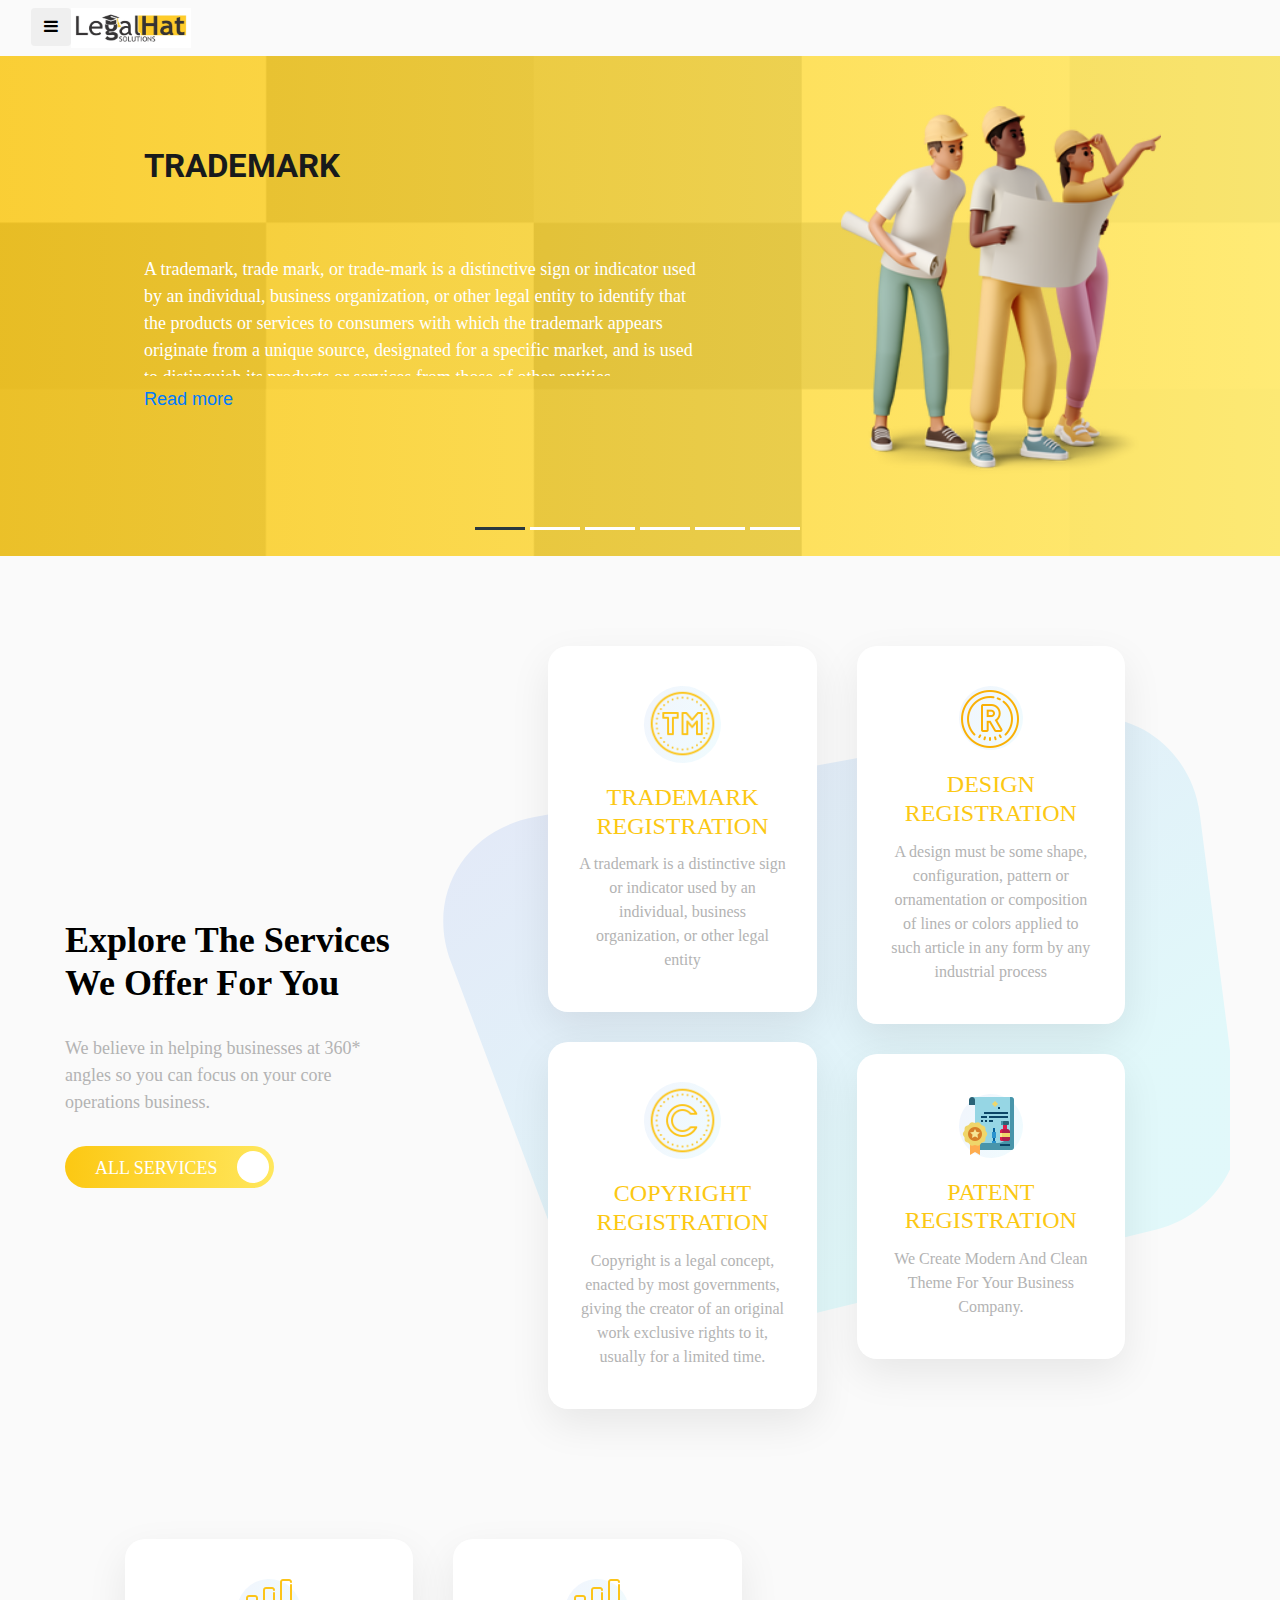
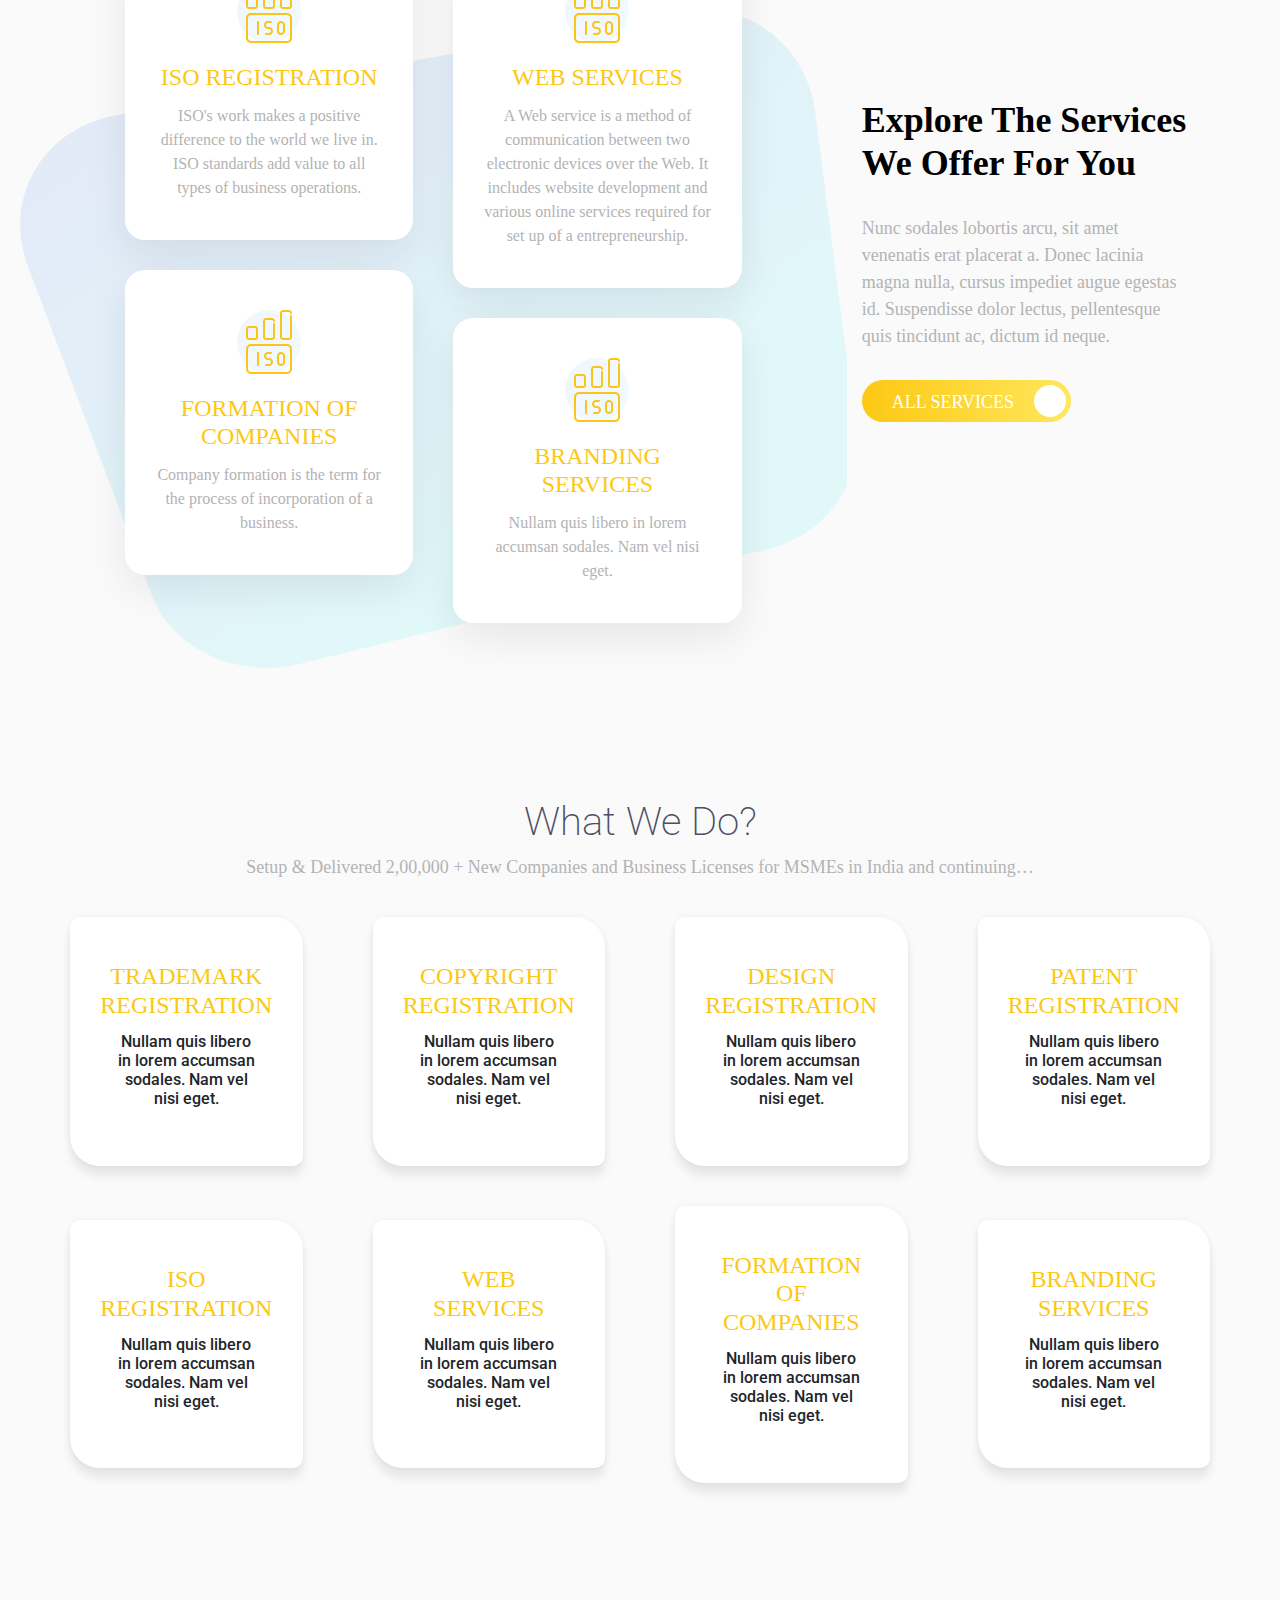
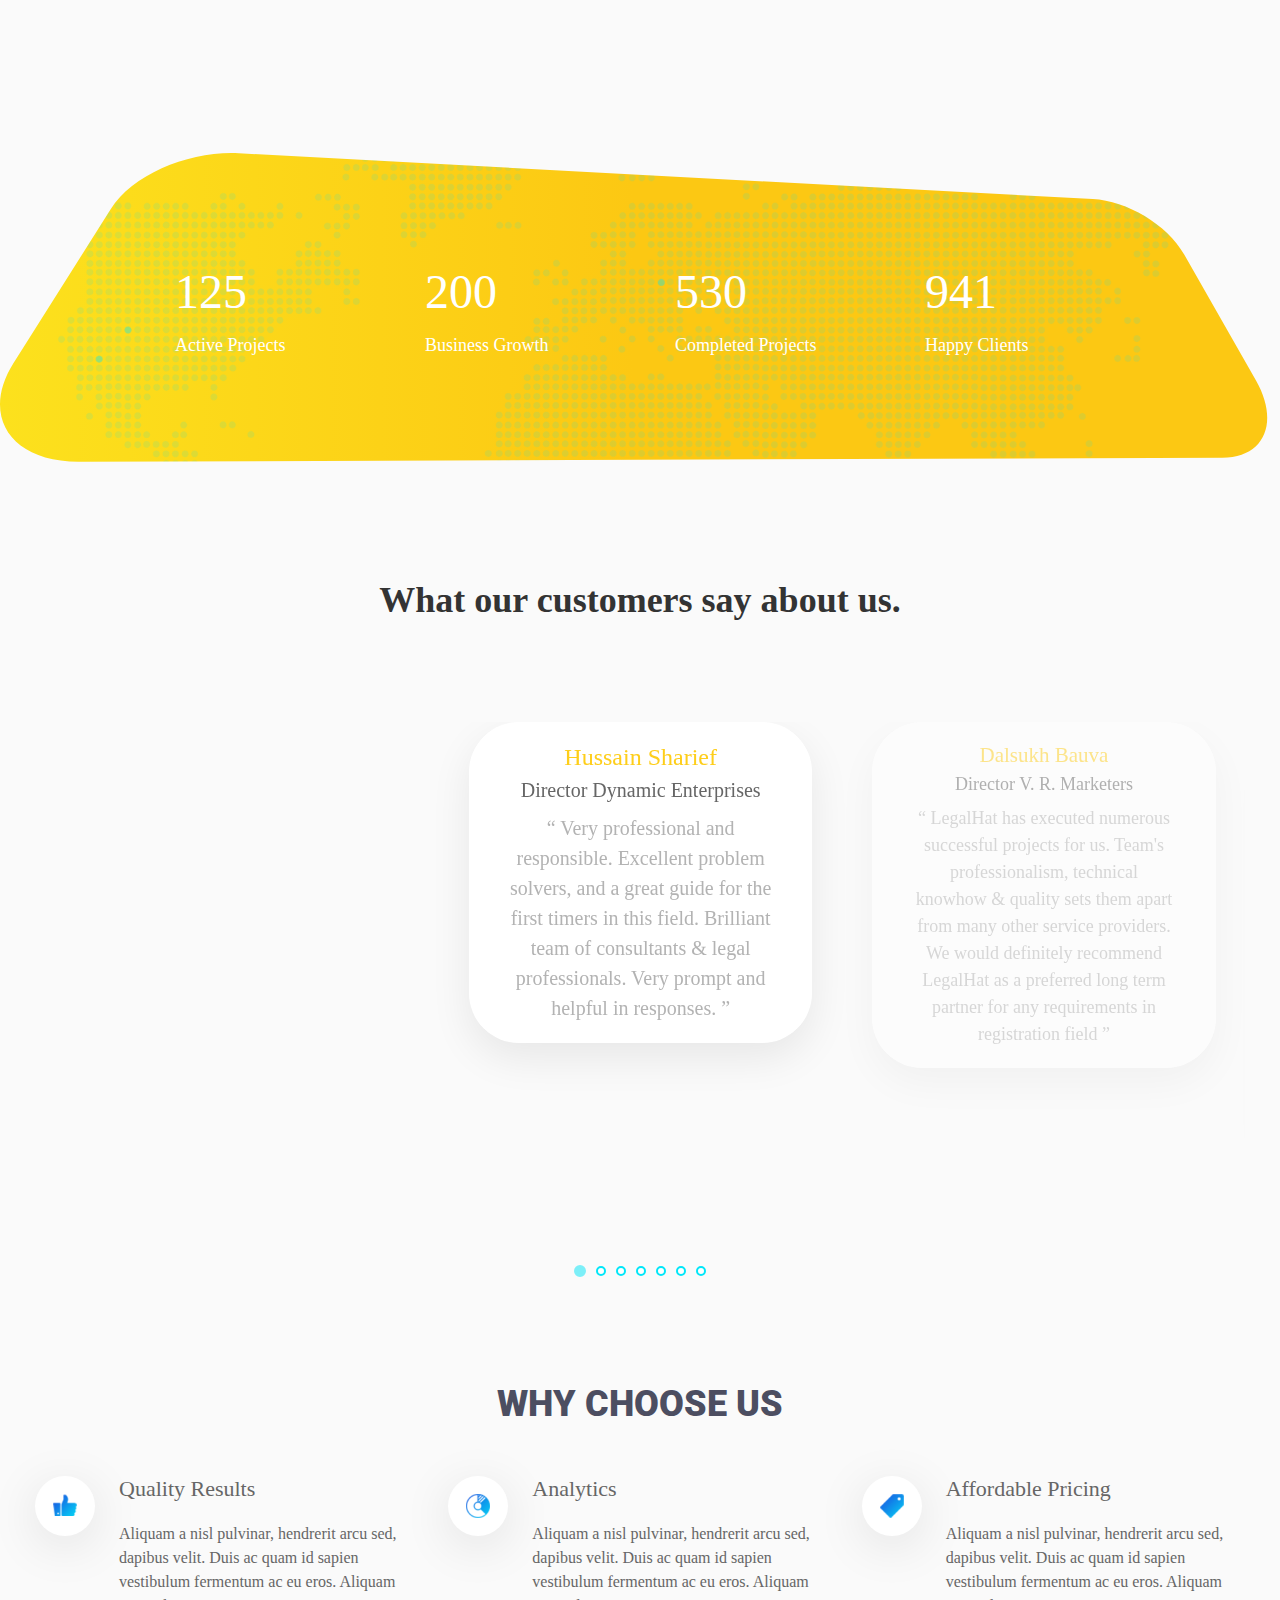
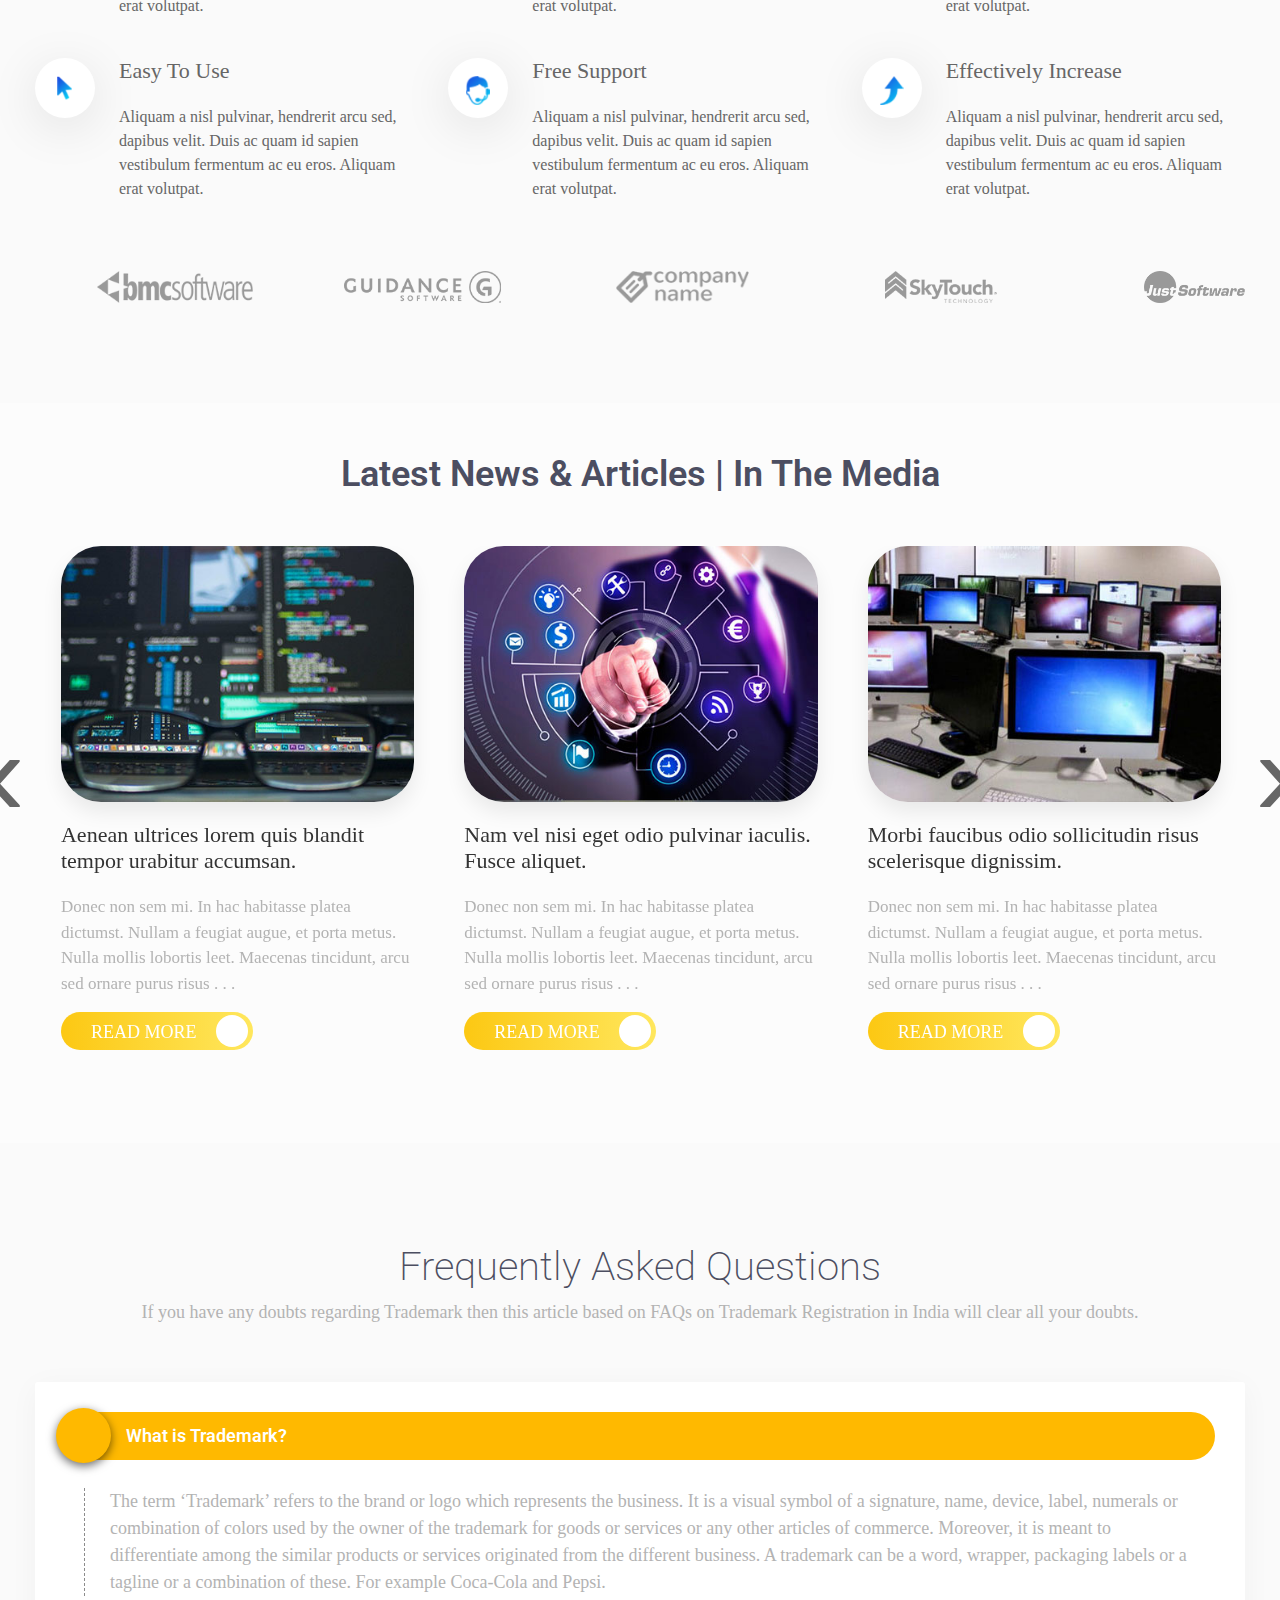
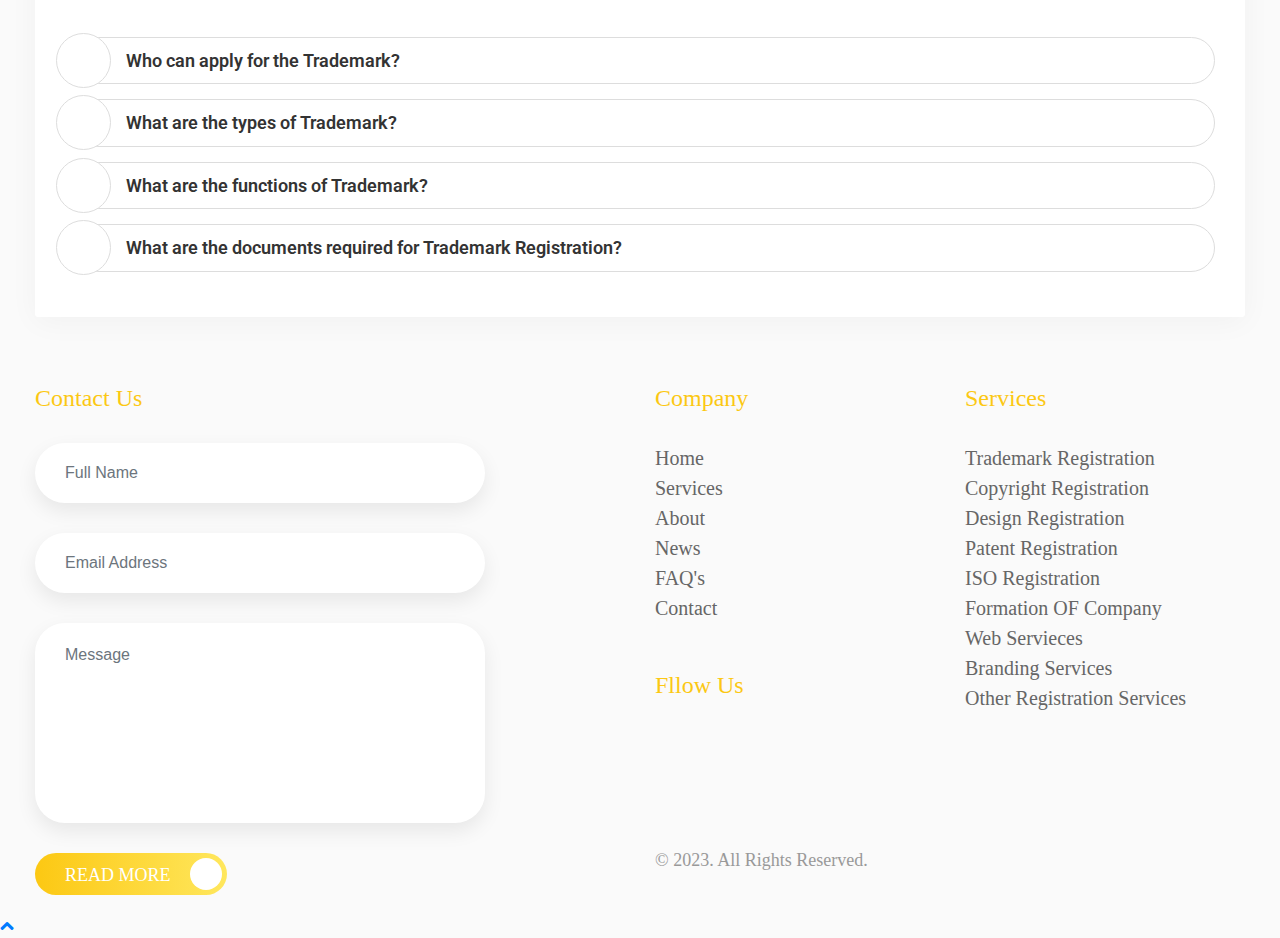
==== index.html @ e6cddb39 "First Commmit on 04-01-2023" ====
<!DOCTYPE html>
    <html lang="en">

    <head>
        <meta charset=utf-8>
        <meta name="viewport" content="width=device-width, initial-scale=1.0">
        <meta name="viewport" content="width=device-width, initial-scale=1, shrink-to-fit=no">
        <title>Legal | Hat</title>
        <!-- Load Roboto font -->
        <link href='http://fonts.googleapis.com/css?family=Roboto:400,300,700&amp;subset=latin,latin-ext' rel='stylesheet' type='text/css'>
        <!-- Load css styles -->
        <!-- <link rel="stylesheet" type="text/css" href="css/bootstrap.css" /> -->
        <!-- Bootstrap CSS -->
        <!-- <link rel="stylesheet" href="css1/bootstrap.min.css"> -->
        <!-- custom CSS -->
        <link rel="stylesheet" type="text/css" href="css/bootstrap-responsive.css" />
        <!-- <link rel="stylesheet" type="text/css" href="css/style.css" /> -->
        

        <!-- awesone fonts css-->
        <link href="css1/font-awesome.css" rel="stylesheet" type="text/css">
        <!-- owl carousel css-->
        <link rel="stylesheet" href="owl-carousel/assets/owl.carousel.min.css" type="text/css">
        <!-- Bootstrap CSS -->
        <link rel="stylesheet" href="css1/bootstrap.min.css">
        <!-- custom CSS -->
        <link rel="stylesheet" href="css1/style.css">

        <link rel="stylesheet" href="https://cdnjs.cloudflare.com/ajax/libs/font-awesome/6.2.1/css/fontawesome.min.css"/>





        <link rel="stylesheet" href="owl-carousel/assets/owl.carousel.min.css" type="text/css">
        <link rel="stylesheet" type="text/css" href="css/pluton.css" />
        <!-- [if IE 7]> -->
        <link rel="stylesheet" type="text/css" href="css/pluton-ie7.css" />
        <!-- <![endif]--> 
            <link rel="stylesheet" type="text/css" href="css/jquery.cslider.css" />
            <link rel="stylesheet" type="text/css" href="css/jquery.bxslider.css" />
            <link rel="stylesheet" type="text/css" href="css/animate.css" />
            <!-- Fav and touch icons -->
            
            <link rel="apple-touch-icon-precomposed" href="images/ico/apple-touch-icon-57.png">
            <link rel="shortcut icon" href="images/ico/favicon.ico">

            <!-- <link href="https://cdn.jsdelivr.net/npm/bootstrap@5.1.3/dist/css/bootstrap.min.css" rel="stylesheet"> -->
            <!-- <script src="https://cdn.jsdelivr.net/npm/bootstrap@5.1.3/dist/js/bootstrap.bundle.min.js"></script> -->

            <!-- <link rel="stylesheet" href="css1/bootstrap.min.css"> -->

            <link rel="stylesheet" href="fonts/icomoon/style.css">

            <link rel="stylesheet" href="dropdown-19/css/owl.carousel.min.css">

            <!-- Bootstrap CSS -->
            <!-- <link rel="stylesheet" href="dropdown-19/css/bootstrap.min.css"> -->

            <!-- Style -->
            <link rel="stylesheet" href="dropdown-19/css/style.css">
            <link rel="stylesheet" href="dropdown-16/css/style.css">

            <style type="text/css">

                .accordion{
                  margin: 40px 0;
              }
              .accordion .item {
                border: none;
                margin-bottom: 50px;
                background: none;
            }
            .t-p{
              color: rgb(193 206 216);
              padding: 40px 30px 0px 30px;
          }
          .accordion .item .item-header h2 button.btn.btn-link {
            background: #333435;
            color: white;
            border-radius: 0px;
            font-family: 'Poppins';
            font-size: 16px;
            font-weight: 400;
            line-height: 2.5;
            text-decoration: none;
        }
        .accordion .item .item-header {
            border-bottom: none;
            background: transparent;
            padding: 0px;
            margin: 2px;
        }

        .accordion .item .item-header h2 button {
            color: white;
            font-size: 20px;
            padding: 15px;
            display: block;
            width: 100%;
            text-align: left;
        }

        .accordion .item .item-header h2 i {
            float: right;
            font-size: 30px;
            color: #eca300;
            background-color: black;
            width: 60px;
            height: 40px;
            display: flex;
            justify-content: center;
            align-items: center;
            border-radius: 5px;
        }

        button.btn.btn-link.collapsed i {
            transform: rotate(0deg);
        }

        button.btn.btn-link i {
            transform: rotate(180deg);
            transition: 0.5s;
        }






        .shadowbtn{
            box-shadow: 0 .5rem 1rem rgba(0,0,0,.35)!important;
        }

        .txtshadow{
          text-shadow:0px 3px 12px #c3c3c3;
      }




      .template_faq {
        background: #edf3fe none repeat scroll 0 0;
    }
    .panel-group {
        background: #fff none repeat scroll 0 0;
        border-radius: 3px;
        box-shadow: 0 5px 30px 0 rgba(0, 0, 0, 0.04);
        margin-bottom: 0;
        padding: 30px;
    }
    #accordion .panel {
        border: medium none;
        border-radius: 0;
        box-shadow: none;
        margin: 0 0 15px 10px;
    }
    #accordion .panel-heading {
        border-radius: 30px;
        padding: 0;
    }
    #accordion .panel-title a {
        background: #ffb900 none repeat scroll 0 0;
        border: 1px solid transparent;
        border-radius: 30px;
        color: #fff;
        display: block;
        font-size: 18px;
        font-weight: 600;
        padding: 12px 20px 12px 50px;
        position: relative;
        transition: all 0.3s ease 0s;
    }
    #accordion .panel-title a.collapsed {
        background: #fff none repeat scroll 0 0;
        border: 1px solid #ddd;
        color: #333;
    }
    #accordion .panel-title a::after, #accordion .panel-title a.collapsed::after {
        background: #ffb900 none repeat scroll 0 0;
        border: 1px solid transparent;
        border-radius: 50%;
        box-shadow: 0 3px 10px rgba(0, 0, 0, 0.58);
        color: #fff;
        content: "";
        font-family: fontawesome;
        font-size: 25px;
        height: 55px;
        left: -20px;
        line-height: 55px;
        position: absolute;
        text-align: center;
        top: -5px;
        transition: all 0.3s ease 0s;
        width: 55px;
    }
    #accordion .panel-title a.collapsed::after {
        background: #fff none repeat scroll 0 0;
        border: 1px solid #ddd;
        box-shadow: none;
        color: #333;
        content: "";
    }
    #accordion .panel-body {
        background: transparent none repeat scroll 0 0;
        border-top: medium none;
        padding: 20px 25px 10px 9px;
        position: relative;
    }
    #accordion .panel-body p {
        border-left: 1px dashed #8c8c8c;
        padding-left: 25px;
    }
</style>

<style>
    .mega-menu{
        display: flex;
    }
    @media screen and (max-width: 420px) {
      .mega-menu {
        flex-direction: column;
    }
}



@import url('https://fonts.googleapis.com/css?family=Oswald');

$base-color: #303F9F;
$second-color: #3F51B5;
$third-color: #FBC02D;
$site: #303F9F;
$light: #fff;

body {
   position: relative;
   font-family: 'Oswald', sans-serif;
   background: $site;
   color: $light;
   font-size: 20px;
}

.grid {
   list-style: none;
   margin-left: -40px;
}

.gc {
   box-sizing: border-box;
   display: inline-block;
   margin-right: -.25em;
   min-height: 1px;
   padding-left: 40px;
   vertical-align: top;
}

.gc--1-of-3 {
   width: 33.33333%;
}

.gc--2-of-3 {
   width: 66.66666%;
}

.naccs {
   position: relative;
   max-width: 900px;
   margin: 100px auto 0;
}

.naccs .menu div {
   padding: 15px 20px 15px 40px;
   margin-bottom: 10px;
   color: $base-color;
   background: $second-color;
   box-shadow: 0 0 20px rgba(0, 0, 0, 0.1);
   cursor: pointer;
   position: relative;
   vertical-align: middle;
   font-weight: 700;
   transition: 1s all cubic-bezier(0.075, 0.82, 0.165, 1);
}

.naccs .menu div:hover {
   box-shadow: 0 0 10px rgba(0, 0, 0, 0.1);
}

.naccs .menu div span.light {
   height: 10px;
   width: 10px;
   position: absolute;
   top: 24px;
   left: 15px;
   background-color: $base-color;
   border-radius: 100%;
   transition: 1s all cubic-bezier(0.075, 0.82, 0.165, 1);
}

.naccs .menu div.active span.light {
   background-color: $third-color;
   left: 0;
   height: 100%;
   width: 3px;
   top: 0;
   border-radius: 0;
}

.naccs .menu div.active {
   color: $third-color;
   padding: 15px 20px 15px 20px;
}

ul.nacc {
   position: relative;
   height: 0px;
   list-style: none;
   margin: 0;
   padding: 0;
   transition: .5s all cubic-bezier(0.075, 0.82, 0.165, 1);
}

ul.nacc li {
   opacity: 0;
   transform: translateX(50px);
   position: absolute;
   list-style: none;
   transition: 1s all cubic-bezier(0.075, 0.82, 0.165, 1);
}

ul.nacc li.active {
   transition-delay: .3s;
   z-index: 2;
   opacity: 1;
   transform: translateX(0px);
}

ul.nacc li p {
   margin: 0;
}



@import url('https://fonts.googleapis.com/css2?family=IBM+Plex+Mono:wght@400;700&display=swap');

@keyframes fadeIn {
    from {
        opacity: 0;
    }
    to {
        opacity: 1;
    }
}

* {
    margin: 0;
    padding: 0;
    box-sizing: border-box;
}

html {
    font-family: 'IBM Plex Mono', monospace;
}

                /*body {
                    background: #1b263b;
                    color: #778da9;
                    cursor: none;
                }*/

                #cursor {
                    position: fixed;
                    top: -16px;
                    left: -16px;
                    z-index: 1;
                    height: 32px;
                    width: 32px;
                    border-radius: 50%;
                    background: #e0e1dd;
                    opacity: 0;
                }

                #cursor.-activated {
                    animation: fadeIn 1s ease-out forwards;
                }

                .tags-cloud {
                    position: relative;
                    top: calc(50% - 30vmin);
                    left: calc(50% - 30vmin);
                    height: 30vmin;
                    width: 30vmin;
                    list-style: none;
                    opacity: 0;
                }

                .tags-cloud.-loaded {
                    animation: fadeIn 1s ease-out forwards;
                }

                .tags-cloud > .tag {
                    position: relative;
                    top: 50%;
                    left: 50%;
                    font-size: 5vmin;
                    font-weight: bold;
                    transition: transform .5s linear, opacity .5s linear;
                }

                .tags-cloud > .tag > .wrap {
                    display: inline-block;
                    transform: translateX(-80%) translateY(-80%);
                }

            </style>

            <style type="text/css">
                #circle {
                    position: absolute;
                    top: 50%;
                    left: 50%;
                    transform: translate(-50%,-50%);
                    width: 150px;
                    height: 150px;  
                    z-index: 99;
                }

                .loader {
                    width: calc(100% - 0px);
                    height: calc(100% - 0px);
                    border: 8px solid #162534;
                    border-top: 8px solid #09f;
                    border-radius: 50%;
                    animation: rotate 5s linear infinite;
                }

                @keyframes rotate {
                    100% {transform: rotate(360deg);}
                } 
            </style>



            <style>

                body{
                  font-family: 'Nunito', sans-serif;
                  /*padding: 50px;*/
              }
                          /*.container{
                            display: flex;
                            flex-wrap:wrap ;
                            flex-direction: column;
                            max-width: 60%;
                            justify-items: center;
                          }*/
                          .card11{

                            border-radius: 10px 30px;
                            background: #fff;
                            box-shadow: 0 10px 10px rgba(0,0,0,.08), 0 0 6px rgba(0,0,0,.05);
                            transition: .3s transform cubic-bezier(.155,1.105,.295,1.12),.3s box-shadow,.3s -webkit-transform cubic-bezier(.155,1.105,.295,1.12);
                            padding: 25px 25px ;
                            margin: 20px;
                            cursor: pointer;
                        }

                        .card11:hover{
                           transform: scale(1.15);
                           box-shadow: 0 10px 20px rgba(0,0,0,.12), 0 4px 8px rgba(0,0,0,.06);
                       }

                       .card11 h3{
                          display: flex;
                          justify-content: center;
                          align-content: center;
                          align-items: center;
/*                          font-weight: 600;*/
                          font-family: "Lato-Regular";
                              font-size: 24px;
                              color: rgba(252,200,19,1);
                      }

                      .card11 img{
                          position: absolute;
                          top: 20px;
                          right: 15px;
                          max-height: 120px;
                      }

                      .card-1{
                          /*background-image: url(http://localhost/httpdocsSen/assets/images/megapolis-grey-logo.png);*/
                          background-repeat: no-repeat;
                          background-position: right;
                          background-size: 450px;
                      }

                      .linebtn{
                          display: flex;
                          justify-content: center;
                          align-items: center;
                          list-style: none;
                      }

                      .linebtn ul{
                          /*display: inline-block;*/
                          list-style: none;
                          display:flex;
                          flex-wrap: wrap; 
                          justify-content: center; 
                          align-items: center;  
                          /*padding: -19px;*/
                      }

                      .linebtn  ul li{

                          display: flex;
                          flex-wrap: wrap;
                          justify-items: center;
                          align-items: center;
                          margin: 10px 20px;
                          border: 1px solid ;
                          padding: 8px 25px;
                      }

                      @media screen(max-width: 420px) {
                        .linebtn  ul li{
                          /*display: flex;*/
                          justify-items: center;
                          align-items: center;
                          margin: 0px 0px;
                          border: 1px solid ;
                          /*padding: 8px 25px;*/
                      }
                  }

                  .linebtn  ul li.active{
                      background: rgba(34, 61, 97, 0.64);
                      color: #fff;
                  }

                  .line{
                      display: flex;
                      justify-content: center;
                      align-items: center;
                      flex-wrap: wrap; 
                      margin-bottom: 50px;
                  }

                  .line ul{
                      display:flex;
                      list-style: none; 
                      padding: 5px;
                  }

                  .line ul li{
                      display: flex;
                      justify-content: center;
                      align-content: center;
                      margin: 20px 20px;
                      border: 1px solid ;
                      padding: 10px 50px;
                  }

                  .line ul li a{
                      text-decoration: none;
                  }

                          /*.card-2{
                             background-image: url(https://ionicframework.com/img/getting-started/components-card.png);
                                background-repeat: no-repeat;
                              background-position: right;
                              background-size: 80px;
                          }

                          .card-3{
                             background-image: url(https://ionicframework.com/img/getting-started/theming-card.png);
                                background-repeat: no-repeat;
                              background-position: right;
                              background-size: 80px;
                          }*/

                          @media(max-width: 990px){
                            .card11{
                              margin: 20px;
                          }
                      } 








                      /*body {background:#ccc}*/

                      .box h3{
                        text-align:center;
                        position:relative;
                        top:80px;
                    }
                    .box {
                        width:70%;
                        height:250px;
                        background:#FFF;
                        margin:40px auto;
                    }
                    



                </style>


                <style type="text/css">
                    :root {
                        --red: hsl(0, 78%, 62%);
                        --cyan: hsl(180, 62%, 55%);
                        --orange: hsl(34, 97%, 64%);
                        --blue: hsl(212, 86%, 64%);
                        --varyDarkBlue: hsl(234, 12%, 34%);
                        --grayishBlue: hsl(229, 6%, 66%);
                        --veryLightGray: hsl(0, 0%, 98%);
                        --weight1: 200;
                        --weight2: 400;
                        --weight3: 600;
                    }

                    body {
                        font-size: 15px;
                        font-family: 'Poppins', sans-serif;
                        background-color: var(--veryLightGray);
                    }

                    .attribution { 
                        font-size: 11px; text-align: center; 
                    }
                    .attribution a { 
                        color: hsl(228, 45%, 44%); 
                    }

                    h1:first-of-type {
                        font-weight: var(--weight1);
                        color: var(--varyDarkBlue);

                    }

                    h1:last-of-type {
                        color: var(--varyDarkBlue);
                    }

                    @media (max-width: 400px) {
                        h1 {
                            font-size: 1.5rem;
                        }
                    }

                    .header {
                        text-align: center;
                        line-height: 0.8;
                        margin-bottom: 50px;
                        margin-top: 100px;
                    }

                    .header p {
                        margin: 0 auto;
                        line-height: 2;
                        color: var(--grayishBlue);
                    }


                    .box p {
                        color: var(--grayishBlue);
                    }

                    .box {
                        border-radius: 5px;
                        box-shadow: 0px 30px 40px -20px var(--grayishBlue);
                        padding: 30px;
                        margin: 20px;  
                    }

                    img {
                        float: right;
                    }

                    @media (max-width: 450px) {
                        .box {
                            height: 200px;
                        }
                    }

                    @media (max-width: 950px) and (min-width: 450px) {
                        .box {
                            text-align: center;
                            height: 180px;
                        }
                    }

                    .cyan {
                        border-top: 3px solid var(--cyan);
                    }
                    .red {
                        border-top: 3px solid var(--red);
                    }
                    .blue {
                        border-top: 3px solid var(--blue);
                    }
                    .orange {
                        border-top: 3px solid var(--orange);
                    }

                    h2 {
                        color: var(--varyDarkBlue);
                        font-weight: var(--weight3);
                    }


                    @media (min-width: 950px) {
                        .row1-container {
                            display: flex;
                            justify-content: center;
                            align-items: center;
                        }

                        .row2-container {
                            display: flex;
                            justify-content: center;
                            align-items: center;
                        }
                        .box-down {
                            position: relative;
                            top: 150px;
                        }
                        .box {
                            width: 20%;

                        }
                        .header p {
                            width: 30%;
                        }

                    }
                </style>     
                <style>
                    Edit in JSFiddle
                    Result
                    HTML
                    CSS
                    JavaScript
                    Resources
                    /*
                    *
                    * ==========================================
                    * CUSTOM UTIL CLASSES
                    * ==========================================
                    */
                    .nav-pills-custom .nav-link {
                        color: #aaa;
                        background: #fff;
                        position: relative;
                    }

                    .nav-pills-custom .nav-link.active {
                        color: #45b649;
                        background: #fff;
                    }


                    /* Add indicator arrow for the active tab */
                    @media (min-width: 992px) {
                        .nav-pills-custom .nav-link::before {
                            content: '';
                            display: block;
                            border-top: 8px solid transparent;
                            border-left: 10px solid #fff;
                            border-bottom: 8px solid transparent;
                            position: absolute;
                            top: 50%;
                            right: -10px;
                            transform: translateY(-50%);
                            opacity: 0;
                        }
                    }

                    .nav-pills-custom .nav-link.active::before {
                        opacity: 1;
                    }





                    /*
                    *
                    * ==========================================
                    * FOR DEMO PURPOSE
                    * ==========================================
                    */
                    /*body {
                        min-height: 100vh;
                        background: linear-gradient(to left, #dce35b, #45b649);
                    }*/
                </style>

                <style type="text/css">
                    /* Style the tab */
                    .tab {
                      float: left;
                      border: 1px solid #ccc;
                      background-color: #f1f1f1;
                      width: 30%;
                      height: 300px;
                  }

                  /* Style the buttons inside the tab */
                  .tab button {
                      display: block;
                      background-color: inherit;
                      color: black;
                      padding: 22px 16px;
                      width: 100%;
                      border: none;
                      outline: none;
                      text-align: left;
                      cursor: pointer;
                      transition: 0.3s;
                      font-size: 17px;
                  }

                  /* Change background color of buttons on hover */
                  .tab button:hover {
                      background-color: #ddd;
                  }

                  /* Create an active/current "tab button" class */
                  .tab button.active {
                      background-color: #ccc;
                  }

                  /* Style the tab content */
                  .tabcontent {
                      float: left;
                      padding: 0px 12px;
                      border: 1px solid #ccc;
                      width: 70%;
                      border-left: none;
                      height: 300px;
                  }
              </style>
          </style>

      </head>

      <body>
        <div class="navbar">
            <div class="navbar-inner">
                <div class="container">
                    <a href="#" class="brand">
                        <img src="images/logo.jpeg" width="120" height="40" alt="Logo" />
                        <!-- This is website logo -->
                    </a>
                    <!-- Navigation button, visible on small resolution -->
                    <button type="button" class="btn btn-navbar" data-toggle="collapse" data-target=".nav-collapse">
                        <i class="icon-menu"></i>
                    </button>
                    <!-- Main navigation -->
                    <div class="nav-collapse collapse pull-right">
                        <ul class="nav" id="top-navigation">
                            <li class="active nav-item"><a class="nav-link active" href="#home">Home</a></li>
                            <li class="nav-item"><a class="nav-link active" href="#service">Services</a></li>
                            <li class="nav-item"><a class="nav-link active" href="#portfolio">Cards</a></li>
                            <li class="nav-item"><a class="nav-link active" href="#about">About</a></li>
                            <li class="nav-item"><a class="nav-link active" href="#clients">Clients</a></li>
                            <li class="nav-item"><a class="nav-link active" href="#price">Price</a></li>
                            <li class="nav-item"><a class="nav-link active" href="#contact">Contact</a></li>
                                <!-- <li class="dropdown" >
                                    <a class="dropdown-toggle" type="button" data-bs-toggle="dropdown" data-bs-auto-close="outside" aria-expanded="false">Dropdown 1</a>
                                <div class="dropdown-menu " style="display: flex;"   >
                                    <ul>     
                                    <li><a class="dropdown-item" href="#">Action</a></li>
                                    <li><a class="dropdown-item" href="#">Action</a></li>
                                    <li><a class="dropdown-item" href="#">Action</a></li>
                                    </ul>
                                    <ul>    
                                    <li><a class="dropdown-item" href="#">Another action</a></li>
                                    <li><a class="dropdown-item" href="#">Another action</a></li>
                                    <li><a class="dropdown-item" href="#">Another action</a></li>
                                    </ul>
                                    <ul>     
                                    <li><a class="dropdown-item" href="#">Something else here</a></li>
                                    <li><a class="dropdown-item" href="#">Something else here</a></li>
                                    <li><a class="dropdown-item" href="#">Something else here</a></li>
                                    </ul>
                                </div>
                            </li> -->
                            <li class="dropdown custom-dropdown">
                                <a href="#" data-toggle="dropdown" class="dropdown-link" aria-haspopup="true" aria-expanded="false">
                                  <span class="icon-layers mr-1"></span>
                                  Courses <span class="icon-keyboard_arrow_down arrow"></span>
                              </a>

                              <div class="dropdown-menu" aria-labelledby="dropdownMenuButton">
                                  <div class="col-md-2">

                                      <div class="mega-menu d-sm-flex " style="display: flex;flex-direction: column;">
                                        <div > 
                                          <h3 class="text-warning">Math</h3>
                                          <ul class="list-unstyled border-primary" >
                                            <li><a href="#">Early math(5) </a></li>
                                            <li><a href="#">Pre-Algebra(22) </a></li>
                                            <li><a href="#">Algebra 1(12) </a></li>
                                            <li><a href="#">Geometry(81) </a></li>
                                            <li><a href="#">Trigonometry(9) </a></li>
                                            <li><a href="#">Percalculus(16) </a></li>
                                            
                                        </ul>
                                    </div>
                                    <div>
                                      <h3 class="text-warning">Computing</h3>
                                      <ul class="list-unstyled border-warning">
                                        <li><a href="#">Computer Programming(5) </a></li>
                                        <li><a href="#">Computer Science(12) </a></li>
                                        <li><a href="#">Hour of Code(81) </a></li>
                                        <li><a href="#">Computer Animation(9) </a></li>
                                        <li><a href="#">Graphic Design(16) </a></li>
                                        <li><a href="#">Logo Design(22) </a></li>
                                    </ul>
                                </div>
                                <div>
                                  <h3 class="text-warning">Economic</h3>
                                  <ul class="list-unstyled border-danger">
                                    <li><a href="#">Microeconomics(32) </a></li>
                                    <li><a href="#">Macroeconomics(61) </a></li>
                                    <li><a href="#">Finance(73) </a></li>
                                    <li><a href="#">Capital Markets(88) </a></li>
                                    <li><a href="#">World Economy(19) </a></li>
                                    <li><a href="#">Accounting(93) </a></li>
                                </ul>
                            </div>
                        </div>


                    </div>
                </div>
            </li>
            <li class="dropdown custom-dropdown">
                <a href="#" data-toggle="dropdown" class="dropdown-link" aria-haspopup="true" aria-expanded="false">
                  Dropdown <span class="icon-keyboard_arrow_down"></span>
              </a>

              <div class="dropdown-menu" aria-labelledby="dropdownMenuButton">

                  <div class="mega-menu d-flex">
                    <div>
                      <a href="#" class="d-block mb-1"><img src="images/hero_1.jpg" alt="Image" class="img-fluid mb-3"></a>
                      <p><a href="#">PSD Mockups</a><span class="text-muted">View All Here</span></p>
                  </div>
                  <div>
                      <ul class="list-unstyled">
                        <li><a href="#">Code(5) </a></li>
                        <li><a href="#">Fonts(12) </a></li>
                        <li><a href="#">HTML Templates(81) </a></li>
                        <li><a href="#">Mockups(9) </a></li>
                        <li><a href="#">Logo(16) </a></li>
                        <li><a href="#">PSD Mockups(22) </a></li>
                    </ul>
                </div>
                <div>
                  <ul class="list-unstyled">
                    <li><a href="#">Sketch App(32) </a></li>
                    <li><a href="#">User Interface(61) </a></li>
                    <li><a href="#">WordPress(73) </a></li>
                    <li><a href="#">User Experience(88) </a></li>
                    <li><a href="#">WebGL(19) </a></li>
                    <li><a href="#">Mockups(93) </a></li>
                </ul>
            </div>
        </div>


    </div>
</li>


                                <!-- <li class="dropdown">
                                <a class="dropdown-toggle" type="button" data-bs-toggle="dropdown" aria-expanded="false">Dropdown button</a>
                                <ul class="dropdown-menu">
                                    <li><a class="dropdown-item" href="#">Action</a></li>
                                    <li><a class="dropdown-item" href="#">Another action</a></li>
                                    <li><a class="dropdown-item" href="#">Something else here</a></li>
                                </ul>
                            </li> -->
                            
                                <!-- <li class="nav-item dropdown">
                                    <a href="" class="nav-link dropdown-toggle" role="button" data-bs-toggle="dropdown" area-expandedd="false" >test</a>
                                </li>
                                <div class="dropdown-menu">
                                    <ul>
                                        <li><a class="dropdown-item" href="#">Action</a></li>
                                        <li><a class="dropdown-item" href="#">Action</a></li>
                                        <li><a class="dropdown-item" href="#">Action</a></li>
                                        <li><a class="dropdown-item" href="#">Action</a></li>
                                    </ul>
                                    <ul>
                                        <li><a class="dropdown-item" href="#">Another action</a></li>
                                        <li><a class="dropdown-item" href="#">Another action</a></li>
                                    </ul>
                                    <ul>
                                        <li><a class="dropdown-item" href="#">Something else here</a></li>
                                            <li><a class="dropdown-item" href="#">Action</a></li>
                                    </ul>
                                    <ul>
                                        <li><a class="dropdown-item" href="#">Another action</a></li>
                                        <li><a class="dropdown-item" href="#">Another action</a></li>
                                    </ul>
                                    <ul>
                                        <li><a class="dropdown-item" href="#">Something else here</a></li>
                                        <li><a class="dropdown-item" href="#">Something else here</a></li>
                                    </ul>
                                </div>
                            </ul> -->
                        </div>
                        <!-- End main navigation -->
                    </div>
                </div>
            </div>


            <!-- <div id="circle">
              <div class="loader">
                <div class="loader">
                    <div class="loader">
                       <div class="loader">

                       </div>
                    </div>
                </div>
              </div>
          </div> --> 


          <!-- Start home section -->
          <div id="home">
            <!-- Start cSlider -->
            <div id="da-slider" class="da-slider">
                <!-- <div class="triangle"></div> -->
                <!-- mask elemet use for masking background image -->
                <div class="mask"></div>
                <!-- All slides centred in container element -->
                <div class="container">
                    <!-- Start first slide -->
                    <div class="da-slide">
                        <h2 class="fittext2">Trademark</h2>
                        <!-- <h4>Trademark</h4> -->
                        <p>A trademark, trade mark, or trade-mark is a distinctive 
                            sign or indicator used by an individual, business 
                            organization, or other legal entity to identify that the 
                            products or services to consumers with which the 
                            trademark appears originate from a unique source, 
                            designated for a specific market, and is used to 
                            distinguish its products or services from those of other 
                        entities.</p>
                        <a href="#" class="da-link button">Read more</a>
                        <div class="da-img">
                           <!-- <a href="https://icons8.com/illustrations/author/JTmm71Rqvb2T">Dani Grapevine</a> from <a href="https://icons8.com/illustrations">Ouch!</a> -->
                           <img src="images/3d.png" alt="image01" width="320">
                       </div>
                   </div> 
                   <!-- End first slide -->
                   <!-- Start second slide -->
                   <div class="da-slide">
                    <h2>Copyright</h2>
                    <!-- <h4>Copyright</h4> -->
                    <p>Far far away, behind the word mountains, far from the countries Vokalia and Consonantia, there live the blind texts. Separated they live in Bookmarksgrove right at the coast of the Semantics, a large language ocean.</p>
                    <a href="#" class="da-link button">Read more</a>
                    <div class="da-img">
                        <img src="images/anime.gif" width="320" alt="image02">
                    </div>
                </div>
                <!-- End second slide -->
                <!-- Start third slide -->
                <div class="da-slide">
                    <h2>Patent Registration</h2>
                    <!-- <h4>Patent</h4> -->
                    <p>Patent is a major part of Intellectual Property which grants its' 
                        inventor, the right of exploiting its object exclusively, during a 
                    given time period.</p>
                    <a href="#" class="da-link button">Read more</a>
                    <div class="da-img">
                        <img src="images/patent.gif" width="320" alt="image03">
                    </div>
                </div>
                <div class="da-slide">
                    <h2>Company Formation</h2>
                    <!-- <h4>Company Formation</h4> -->
                    <p>Company formation is the term for the process of incorporation 
                        of a business. It is also sometimes referred to as 
                        company registration. Under company law and most 
                        international law a company or corporation is considered to be 
                        an entity that is separate from the people who own or operate 
                    the company.</p>
                    <a href="#" class="da-link button">Read more</a>
                    <div class="da-img">
                        <img src="images/Compani.png" width="320" alt="image03">
                    </div>
                </div>
                <div class="da-slide">
                    <h2>ISO</h2>
                    <!-- <h4>ISO</h4> -->
                    <p>ISO's work makes a positive difference to the world we live in. 
                        ISO standards add value to all types of business operations. 
                        They contribute to making the development, manufacturing 
                        and supply of products and services more efficient, safer 
                        and cleaner. They make trade between countries easier and 
                        fairer. ISO standards also serve to safeguard consumers and 
                        users of products and services in general - as well as making 
                    their lives simpler.</p>
                    <a href="#" class="da-link button">Read more</a>
                    <div class="da-img">
                        <img src="images/iso.png" width="320" alt="image03">
                    </div>
                </div>
                <div class="da-slide">
                    <h2>Website Design</h2>
                    <!-- <h4>Website Design</h4> -->
                    <p>A Web service is a method of communication between two 
                        electronic devices over the Web. It includes website 
                        development and various online services required for 
                    set up of a enterpreneurship.</p>
                    <a href="#" class="da-link button">Read more</a>
                    <div class="da-img">
                        <img src="images/Web.png" width="320" alt="image03">
                    </div>
                </div>
                <!-- Start third slide -->
                <!-- Start cSlide navigation arrows -->
                <div class="da-arrows">
                    <span class="da-arrows-prev"></span>
                    <span class="da-arrows-next"></span>
                </div>
                <!-- End cSlide navigation arrows -->
            </div>
        </div>
    </div>
    <!-- End home section -->
    <!-- Service section start -->
    <div class="section primary-section" id="service">
        <div class="container">
            <!-- Start title section -->
            <!-- <div class="title"> -->
                <!-- <h1>What We Do?</h1> -->
                <!-- Section's title goes here -->
                <!-- <p>Setup & Delivered 2,00,000 + New Companies and Business Licenses for MSMEs in India and continuing…</p> -->
                <!--Simple description for section goes here. -->
                <!-- </div> -->


                <div class="container gtco-features" id="about">
                    <div class="container">
                        <div class="row">
                            <div class="col-lg-4 col-sm-12"><br/><br/><br/><br/><br/>
                                <h2> Explore The Services<br/>
                                We Offer For You </h2>
                                <p> We believe in helping businesses at 360* angles so you can focus on your core operations business. </p>
                                <a href="#">All Services <i class="fa fa-angle-right" aria-hidden="true"></i></a></div>
                                <div class="col-lg-8">
                                    <svg id="bg-services"
                                    width="100%"
                                    viewBox="0 0 1000 800">
                                    <defs>
                                        <linearGradient id="PSgrad_02" x1="64.279%" x2="0%" y1="76.604%" y2="0%">
                                            <stop offset="0%" stop-color="rgb(1,230,248)" stop-opacity="1"/>
                                            <stop offset="100%" stop-color="rgb(29,62,222)" stop-opacity="1"/>
                                        </linearGradient>
                                    </defs>
                                    <path fill-rule="evenodd" opacity="0.102" fill="url(#PSgrad_02)"
                                    d="M801.878,3.146 L116.381,128.537 C26.052,145.060 -21.235,229.535 9.856,312.073 L159.806,710.157 C184.515,775.753 264.901,810.334 338.020,792.380 L907.021,652.668 C972.912,636.489 1019.383,573.766 1011.301,510.470 L962.013,124.412 C951.950,45.594 881.254,-11.373 801.878,3.146 Z"/>
                                </svg>
                                <div class="row">
                                    <div class="col">
                                        <div class="card text-center">
                                            <div class="oval"><img class="card-img-top" src="images1/trademark.png" alt=""></div>
                                            <div class="card-body">
                                                <h3 class="card-title">TRADEMARK REGISTRATION</h3>
                                                <p class="card-text">A trademark is a distinctive sign or indicator used by an individual, business organization, or other legal entity</p>
                                            </div>
                                        </div>
                                        <div class="card text-center">
                                            <div class="oval"><img class="card-img-top" src="images1/CpRg.png" alt=""></div>
                                            <div class="card-body">
                                                <h3 class="card-title">COPYRIGHT REGISTRATION</h3>
                                                <p class="card-text">Copyright is a legal concept, enacted by most governments, giving the creator of an original work exclusive rights to it, usually for a limited time.</p>
                                            </div>
                                        </div>
                                    </div>
                                    <div class="col">
                                        <div class="card text-center">
                                            <div class="oval"><img class="card-img-top" src="images1/TmRg.png" alt=""></div>
                                            <div class="card-body">
                                                <h3 class="card-title">DESIGN REGISTRATION</h3>
                                                <p class="card-text">A design must be some shape, configuration, pattern or ornamentation or composition of lines or colors applied to such article in any form by any industrial process</p>
                                            </div>
                                        </div>
                                        <div class="card text-center">
                                            <div class="oval"><img class="card-img-top" src="images1/patent.png" alt=""></div>
                                            <div class="card-body">
                                                <h3 class="card-title">PATENT REGISTRATION</h3>
                                                <p class="card-text">We Create Modern And Clean Theme For Your Business Company.</p>
                                            </div>
                                        </div>
                                    </div>
                                </div>
                            </div>
                        </div>
                    </div>
                </div>


            <!-- <div class="row-fluid">
                <div class="span4">
                    <div class="centered service">
                        <div class="circle-border zoom-in shadowbtn">
                            <img class="img-circle" src="images/Service1.png" alt="service 1">
                        </div>
                        <h3 class="txtshadow zoom-in">TRADEMARK REGISTRATION</h3>
                        <p>A trademark, trade mark, or trade-mark is a distinctive 
                            sign or indicator used by an individual, business 
                        organization, or other legal entity </p>
                    </div>
                </div>
                <div class="span4">
                    <div class="centered service">
                        <div class="circle-border zoom-in shadowbtn">
                            <img class="img-circle" src="images/Service2.png" alt="service 2" />
                        </div>
                        <h3 class="txtshadow zoom-in">COPYRIGHT REGISTRATION</h3>
                        <p>Copyright is a legal concept, enacted by most 
                            governments, giving the creator of an original work 
                        exclusive rights to it, usually for a limited time. </p>
                    </div>
                </div>
                <div class="span4">
                    <div class="centered service">
                        <div class="circle-border zoom-in shadowbtn">
                            <img class="img-circle" src="images/Service3.png" alt="service 3">
                        </div>
                        <h3 class="txtshadow zoom-in">DESIGN REGISTRATION</h3>
                        <p >A design must be some shape, configuration, pattern or 
                            ornamentation or composition of lines or colors applied 
                        to such article in any form by any industrial process</p>
                    </div>
                </div>
            </div>
            <div class="row-fluid">
                <div class="span4">
                    <div class="centered service">
                        <div class="circle-border zoom-in shadowbtn">
                            <img class="img-circle" src="images/Service1.png" alt="service 1">
                        </div>
                        <h3 class="txtshadow zoom-in">PATENT REGISTRATION</h3>
                        <p>We Create Modern And Clean Theme For Your Business Company.</p>
                    </div>
                </div>
                <div class="span4">
                    <div class="centered service">
                        <div class="circle-border zoom-in shadowbtn">
                            <img class="img-circle" src="images/Service2.png" alt="service 2" />
                        </div>
                        <h3 class="txtshadow zoom-in">ISO REGISTRATION</h3>
                        <p>We Create Modern And Powerful Theme With Lots Animation And Features</p>
                    </div>
                </div>
                <div class="span4">
                    <div class="centered service">
                        <div class="circle-border zoom-in shadowbtn">
                            <img class="img-circle" src="images/Service3.png" alt="service 3">
                        </div>
                        <h3 class="txtshadow zoom-in">FORMATION OF COMPANIES</h3>
                        <p>We Create Modern And Powerful Html5 And CSS3 Code Easy For Read And Customize.</p>
                    </div>
                </div>
            </div>
            <div class="row-fluid">
                <div class="span4">
                    <div class="centered service">
                        <div class="circle-border zoom-in shadowbtn">
                            <img class="img-circle" src="images/Service1.png" alt="service 1">
                        </div>
                        <h3 class="txtshadow zoom-in">WEB SERVICES</h3>
                        <p>We Create Modern And Clean Theme For Your Business Company.</p>
                    </div>
                </div>
                <div class="span4">
                    <div class="centered service">
                        <div class="circle-border zoom-in shadowbtn">
                            <img class="img-circle" src="images/Service2.png" alt="service 2" />
                        </div>
                        <h3 class="txtshadow zoom-in">BRANDING SERVICES</h3>
                        <p>We Create Modern And Powerful Theme With Lots Animation And Features</p>
                    </div>
                </div>
                <div class="span4">
                    <div class="centered service">
                        <div class="circle-border zoom-in shadowbtn">
                            <img class="img-circle" src="images/Service3.png" alt="service 3">
                        </div>
                        <h3 class="txtshadow zoom-in">OTHER REGISTRATION SERVICES</h3>
                        <p>We Create Modern And Powerful Html5 And CSS3 Code Easy For Read And Customize.</p>
                    </div>
                </div>
            </div> -->
        </div> 
    </div>



    <!-- <div class="container-fluid gtco-features" id="about">
        <div class="container">
            <div class="row">
                <div class="col-lg-4">
                    <h2> Explore The Services<br/>
                        We Offer For You </h2>
                    <p> Nunc sodales lobortis arcu, sit amet venenatis erat placerat a. Donec lacinia magna nulla, cursus
                        impediet augue egestas id. Suspendisse dolor lectus, pellentesque quis tincidunt ac, dictum id
                        neque. </p>
                    <a href="#">All Services <i class="fa fa-angle-right" aria-hidden="true"></i></a>
                    </div>
                <div class="col-lg-8">
                    <svg id="bg-services"
                         width="100%"
                         viewBox="0 0 1000 800">
                        <defs>
                            <linearGradient id="PSgrad_02" x1="64.279%" x2="0%" y1="76.604%" y2="0%">
                                <stop offset="0%" stop-color="rgb(1,230,248)" stop-opacity="1"/>
                                <stop offset="100%" stop-color="rgb(29,62,222)" stop-opacity="1"/>
                            </linearGradient>
                        </defs>
                        <path fill-rule="evenodd" opacity="0.102" fill="url(#PSgrad_02)"
                              d="M801.878,3.146 L116.381,128.537 C26.052,145.060 -21.235,229.535 9.856,312.073 L159.806,710.157 C184.515,775.753 264.901,810.334 338.020,792.380 L907.021,652.668 C972.912,636.489 1019.383,573.766 1011.301,510.470 L962.013,124.412 C951.950,45.594 881.254,-11.373 801.878,3.146 Z"/>
                    </svg>
                    <div class="row">
                        <div class="col">
                            <div class="card text-center">
                                <div class="oval"><img class="card-img-top" src="images1/web-design.png" alt=""></div>
                                <div class="card-body">
                                    <h3 class="card-title">Web Design</h3>
                                    <p class="card-text">Nullam quis libero in lorem accumsan sodales. Nam vel nisi
                                        eget.</p>
                                </div>
                            </div>
                            <div class="card text-center">
                                <div class="oval"><img class="card-img-top" src="images1/marketing.png" alt=""></div>
                                <div class="card-body">
                                    <h3 class="card-title">Marketing</h3>
                                    <p class="card-text">Nullam quis libero in lorem accumsan sodales. Nam vel nisi
                                        eget.</p>
                                </div>
                            </div>
                        </div>
                        <div class="col">
                            <div class="card text-center">
                                <div class="oval"><img class="card-img-top" src="images1/seo.png" alt=""></div>
                                <div class="card-body">
                                    <h3 class="card-title">SEO</h3>
                                    <p class="card-text">Nullam quis libero in lorem accumsan sodales. Nam vel nisi
                                        eget.</p>
                                </div>
                            </div>
                            <div class="card text-center">
                                <div class="oval"><img class="card-img-top" src="images1/graphics-design.png" alt=""></div>
                                <div class="card-body">
                                    <h3 class="card-title">Graphics Design</h3>
                                    <p class="card-text">Nullam quis libero in lorem accumsan sodales. Nam vel nisi
                                        eget.</p>
                                </div>
                            </div>
                        </div>
                    </div>
                </div>
            </div>
        </div>
    </div> -->

    <div class="container-fluid gtco-features" id="about">
        <div class="container">
            <div class="row">

                <div class="col-lg-8 col-sm-12">
                    <svg id="bg-services"
                         width="100%"
                         viewBox="0 0 1000 800">
                        <defs>
                            <linearGradient id="PSgrad_02" x1="64.279%" x2="0%" y1="76.604%" y2="0%">
                                <stop offset="0%" stop-color="rgb(1,230,248)" stop-opacity="1"/>
                                <stop offset="100%" stop-color="rgb(29,62,222)" stop-opacity="1"/>
                            </linearGradient>
                        </defs>
                        <path fill-rule="evenodd" opacity="0.102" fill="url(#PSgrad_02)"
                              d="M801.878,3.146 L116.381,128.537 C26.052,145.060 -21.235,229.535 9.856,312.073 L159.806,710.157 C184.515,775.753 264.901,810.334 338.020,792.380 L907.021,652.668 C972.912,636.489 1019.383,573.766 1011.301,510.470 L962.013,124.412 C951.950,45.594 881.254,-11.373 801.878,3.146 Z"/>
                    </svg>
                    <div class="row">
                        <div class="col">
                            <div class="card text-center">
                                <div class="oval"><img class="card-img-top" src="images1/isoRg.png" alt=""></div>
                                <div class="card-body">
                                    <h3 class="card-title">ISO REGISTRATION</h3>
                                    <p class="card-text">ISO's work makes a positive difference to the world we live in. ISO
standards add value to all types of business operations.</p>
                                </div>
                            </div>
                            <div class="card text-center">
                                <div class="oval"><img class="card-img-top" src="images1/isoRg.png" alt=""></div>
                                <div class="card-body">
                                    <h3 class="card-title">FORMATION OF COMPANIES</h3>
                                    <p class="card-text">Company formation is the term for the process of
incorporation of a business.</p>
                                </div>
                            </div>
                        </div>
                        <div class="col">
                            <div class="card text-center">
                                <div class="oval"><img class="card-img-top" src="images1/isoRg.png" alt=""></div>
                                <div class="card-body">
                                    <h3 class="card-title">WEB SERVICES</h3>
                                    <p class="card-text">A Web service is a method of communication between
two electronic devices over the Web. It includes website
development and various online services required for set
up of a entrepreneurship.</p>
                                </div>
                            </div>
                            <div class="card text-center">
                                <div class="oval"><img class="card-img-top" src="images1/isoRg.png" alt=""></div>
                                <div class="card-body">
                                    <h3 class="card-title">BRANDING SERVICES</h3>
                                    <p class="card-text">Nullam quis libero in lorem accumsan sodales. Nam vel nisi
                                        eget.</p>
                                </div>
                            </div>
                        </div>
                    </div>
                </div>

                <div class="col-lg-4 col-sm-12">
                    <h2> Explore The Services<br/>
                        We Offer For You </h2>
                    <p> Nunc sodales lobortis arcu, sit amet venenatis erat placerat a. Donec lacinia magna nulla, cursus
                        impediet augue egestas id. Suspendisse dolor lectus, pellentesque quis tincidunt ac, dictum id
                        neque. </p>
                    <a href="#">All Services <i class="fa fa-angle-right" aria-hidden="true"></i></a>
                </div>
                
                
            </div>
        </div>
    </div>



    <!-- <div class="container-fluid gtco-feature" id="services">
        <div class="container">
            <div class="row">
                <div class="col-md-7">
                    <div class="cover">
                        <div class="card">
                            <svg
                                    class="back-bg"
                                    width="100%" viewBox="0 0 900 700" style="position:absolute; z-index: -1">
                                <defs>
                                    <linearGradient id="PSgrad_01" x1="64.279%" x2="0%" y1="76.604%" y2="0%">
                                        <stop offset="0%" stop-color="rgb(1,230,248)" stop-opacity="1"/>
                                        <stop offset="100%" stop-color="rgb(29,62,222)" stop-opacity="1"/>
                                    </linearGradient>
                                </defs>
                                <path fill-rule="evenodd" opacity="0.102" fill="url(#PSgrad_01)"
                                      d="M616.656,2.494 L89.351,98.948 C19.867,111.658 -16.508,176.639 7.408,240.130 L122.755,546.348 C141.761,596.806 203.597,623.407 259.843,609.597 L697.535,502.126 C748.221,489.680 783.967,441.432 777.751,392.742 L739.837,95.775 C732.096,35.145 677.715,-8.675 616.656,2.494 Z"/>
                            </svg>
                           

                            <svg width="100%" viewBox="0 0 700 500">
                                <clipPath id="clip-path">
                                    <path d="M89.479,0.180 L512.635,25.932 C568.395,29.326 603.115,76.927 590.357,129.078 L528.827,380.603 C518.688,422.048 472.661,448.814 427.190,443.300 L73.350,400.391 C32.374,395.422 -0.267,360.907 -0.002,322.064 L1.609,85.154 C1.938,36.786 40.481,-2.801 89.479,0.180 Z"></path>
                                </clipPath>
                              
                                <image clip-path="url(#clip-path)" xlink:href="images1/learn-img.jpg" width="100%"
                                       height="465" class="svg__image"></image>
                            </svg>
                        </div>
                    </div>
                </div>
                <div class="col-md-5">
                    <h2> We are a Creative Digital
                        Agency & Marketing Experts </h2>
                    <p> Lorem ipsum dolor sit amet, consectetur adipiscing elit. In rhoncus turpis nisl, vitae dictum mi
                        semper convallis. Ut sapien leo, varius ac dapibus a, cursus quis ante. </p>
                    <p>
                        <small>Nunc sodales lobortis arcu, sit amet venenatis erat placerat a. Donec lacinia magna nulla,
                            cursus impediet augue egestas id. Suspendisse dolor lectus, pellentesque quis tincidunt ac,
                            dictum id neque.
                        </small>
                    </p>
                    <a href="#">Learn More <i class="fa fa-angle-right" aria-hidden="true"></i></a>
                </div>
            </div>
        </div>
    </div> -->



    <br><br><br><br><br><br>
    <div class="section primary-section" id="service">
        <div class="container">
            <!-- Start title section -->
            <div class="title">
                <h1 style="text-align:center;">What We Do?</h1>
                <!-- Section's title goes here -->
                <p  style="text-align:center;"> Setup & Delivered 2,00,000 + New Companies and Business Licenses for MSMEs in India and continuing…</p>
                <!--Simple description for section goes here. -->
            </div>
            <div class="row-fluid">
                <div class="container">
                    <!-- <div class="linebtn" > 
                        <div class="col-lg-12 col-md-8 col-sm-12 ">
                            <ul>
                                <li class="list active" data-filter="all"><strong>All</strong></li>
                                <li class="list" data-filter="2022"><strong>YEAR 2021-22</strong></li>
                                <li class="list" data-filter="2023"><strong>YEAR 2022-23</strong></li>
                            </ul>
                        </div>
                    </div> -->


                <div class="row line" style="margin-bottom: 50px;">
                        <div class="col-md-3 col-sm-12">
                        <div class=" card11 text-center">
                            <!-- <div class="oval"><img class="card-img-top" src="images1/isoRg.png" alt=""></div> -->
                            <div class="card-body">
                                <h3 class="card-title">TRADEMARK REGISTRATION</h3>
                                <h6 class="card-title">Nullam quis libero in lorem accumsan sodales. Nam vel nisi
                                    eget.</h6>
                               
                            </div>
                        </div>
                        </div>  
                      <div class="col-md-3 col-sm-12">
                        <div class="card11 text-center" >
                            
                          <!-- <a href="#" target="_blank" style="text-decoration: none;" rel="noopener"> -->
                            <div class="card-body">
                                <h3 class="card-title">COPYRIGHT REGISTRATION</h3>
                                <h6 class="card-title">Nullam quis libero in lorem accumsan sodales. Nam vel nisi
                                    eget.</h6>  
                            </div>
                            <!-- <h5 class="txtshadow zoom-in">TRADEMARK REGISTRATION</h5>
                            <p class="card-text">Nullam quis libero in lorem accumsan sodales. Nam vel nisi
                                eget.</p> -->
                        <!-- </a>   -->
                    </div>
                </div>  


                <div class="col-md-3 col-sm-12">
                    <div class="card11 text-center" >
                        <div class="card-body">
                            <h3 class="card-title">DESIGN REGISTRATION</h3>
                            <h6 class="card-title">Nullam quis libero in lorem accumsan sodales. Nam vel nisi
                                eget.</h6>  
                        </div>           
                    </div>
                </div>


            <div class="col-md-3 col-sm-12">
                <div class="card11 text-center" >
                    <div class="card-body">
                        <h3 class="card-title">PATENT REGISTRATION</h3>
                        <h6 class="card-title">Nullam quis libero in lorem accumsan sodales. Nam vel nisi
                            eget.</h6>  
                    </div>           
                </div>                        
            </div>

            <div class="col-md-3 col-sm-12">
                <div class="card11 text-center" >
                    <div class="card-body">
                        <h3 class="card-title">ISO REGISTRATION</h3>
                        <h6 class="card-title">Nullam quis libero in lorem accumsan sodales. Nam vel nisi
                                            eget.</h6>  
                    </div>           
                </div>  
            </div>

            <div class="col-md-3 col-sm-12">
                <div class="card11 text-center" >
                    <div class="card-body">
                        <h3 class="card-title">WEB SERVICES</h3>
                        <h6 class="card-title">Nullam quis libero in lorem accumsan sodales. Nam vel nisi
                                                            eget.</h6>  
                    </div>           
                </div>  
            </div>

            <div class="col-md-3 col-sm-12">
            <div class="card11 text-center" >
                <div class="card-body">
                    <h3 class="card-title">FORMATION OF COMPANIES</h3>
                    <h6 class="card-title">Nullam quis libero in lorem accumsan sodales. Nam vel nisi
                                                        eget.</h6>  
                </div>           
            </div> 
            </div>
            <div class="col-md-3 col-sm-12">
            <div class="card11 text-center" >
                <div class="card-body">
                    <h3 class="card-title">BRANDING SERVICES</h3>
                    <h6 class="card-title">Nullam quis libero in lorem accumsan sodales. Nam vel nisi
                                                        eget.</h6>  
                </div>           
            </div> 
            </div>


        </div>
    </div>
</div>
<div class="row-fluid">

</div>
<div class="row-fluid">

</div>
</div>
</div>



<!-- <div class="section primary-section" id="service">

    <div class="row">
        <div class="container">


          <div class="header">
            <h1>Reliable, efficient delivery</h1>
            <h1>Powered by Technology</h1>
            <p>Our Artificial Intelligence powered tools use millions of project data points
            to ensure that your project is successful</p>
        </div>
        <div class="row1-container">
            <div class="box box-down cyan zoom-in">
              <h4>TRADEMARK REGISTRATION</h4>
              <p>A trademark, trade mark, or trade-mark is a distinctive 
                sign or indicator used by an individual, business 
                organization, or other legal entity
            </p>
            <img src="https://assets.codepen.io/2301174/icon-supervisor.svg" alt="">
        </div>

        <div class="box red zoom-in">
          <h4>COPYRIGHT REGISTRATION</h4>
          <p>Copyright is a legal concept, enacted by most 
            governments, giving the creator of an original work 
        exclusive rights to it, usually for a limited time.</p>
        <img src="https://assets.codepen.io/2301174/icon-team-builder.svg" alt="">
    </div>

    <div class="box box-down blue zoom-in">
      <h4>DESIGN REGISTRATION</h4>
      <p>A design must be some shape, configuration, pattern or 
        ornamentation or composition of lines or colors applied 
    to such article in any form by any industrial process</p>
    <img src="https://assets.codepen.io/2301174/icon-calculator.svg" alt="">
</div>
</div>
<div class="row2-container">
    <div class="box orange zoom-in">
      <h4>PATENT REGISTRATION</h4>
      <p>We Create Modern And Clean Theme For Your Business Company.</p>
      <img src="https://assets.codepen.io/2301174/icon-karma.svg" alt="">
  </div>
</div>

</div>

<div class="row-fluid">

</div>
<div class="row-fluid">

</div>
</div>
</div> -->


<!-- Service section end -->
<!-- Portfolio section start -->
<!-- <div class="section secondary-section " id="portfolio"> -->
                <!-- <div class="triangle"></div>
                <div class="container">
                    <div class=" title">
                        <h1>Have You Seen our Works?</h1>
                        <p>Duis mollis placerat quam, eget laoreet tellus tempor eu. Quisque dapibus in purus in dignissim.</p>
                    </div>
                <ul class="nav nav-pills">
                    <li class="filter" data-filter="all">
                        <a href="#noAction">All</a>
                    </li>
                    <li class="filter" data-filter="web">
                        <a href="#noAction">Web</a>
                    </li>
                    <li class="filter" data-filter="photo">
                        <a href="#noAction">Photo</a>
                    </li>
                    <li class="filter" data-filter="identity">
                        <a href="#noAction">Identity</a>
                    </li>
                </ul> -->
                <!-- Start details for portfolio project 1 -->
                <!-- <div id="single-project"> -->
                    <!-- <div id="slidingDiv" class="toggleDiv row-fluid single-project">
                        <div class="span6">
                            <img src="images/Portfolio01.png" alt="project 1" />
                        </div>
                        <div class="span6">
                            <div class="project-description">
                                <div class="project-title clearfix">
                                    <h3>Webste for Some Client</h3>
                                    <span class="show_hide close">
                                        <i class="icon-cancel"></i>
                                    </span>
                                </div>
                                <div class="project-info">
                                    <div>
                                        <span>Client</span>Some Client Name</div>
                                        <div>
                                            <span>Date</span>July 2013
                                        </div>
                                        <div>
                                            <span>Skills</span>HTML5, CSS3, JavaScript
                                        </div>
                                    <div>
                                    <span>Link</span>http://examplecomp.com</div>
                                </div>
                                <p>Believe in yourself! Have faith in your abilities! Without a humble but reasonable confidence in your own powers you cannot be successful or happy.</p>
                            </div>
                        </div>
                    </div> -->
                    <!-- End details for portfolio project 1 -->
                    <!-- Start details for portfolio project 2 -->
                <!-- <div id="slidingDiv1" class="toggleDiv row-fluid single-project">
                    <div class="span6">
                        <img src="images/Portfolio02.png" alt="project 2">
                    </div>
                    <div class="span6">
                        <div class="project-description">
                            <div class="project-title clearfix">
                                <h3>Webste for Some Client</h3>
                                <span class="show_hide close">
                                    <i class="icon-cancel"></i>
                                </span>
                            </div>
                        <div class="project-info">
                            <div>
                                <span>Client</span>Some Client Name</div>
                                <div>
                                    <span>Date</span>July 2013</div>
                                <div>
                                    <span>Skills</span>HTML5, CSS3, JavaScript</div>
                                <div>
                                    <span>Link</span>http://examplecomp.com</div>
                        </div>
                        <p>Life is a song - sing it. Life is a game - play it. Life is a challenge - meet it. Life is a dream - realize it. Life is a sacrifice - offer it. Life is love - enjoy it.</p>
                        </div>
                    </div>
                </div> -->
                <!-- End details for portfolio project 2 -->
                <!-- Start details for portfolio project 3 -->                                   
                <!-- <div id="slidingDiv2" class="toggleDiv row-fluid single-project">
                    <div class="span6">
                        <img src="images/Portfolio03.png" alt="project 3">
                    </div>
                    <div class="span6">
                        <div class="project-description">
                            <div class="project-title clearfix">
                                <h3>Webste for Some Client</h3>
                                <span class="show_hide close">
                                    <i class="icon-cancel"></i>
                                </span>
                            </div>
                            <div class="project-info">
                                <div>
                                    <span>Client</span>Some Client Name</div>
                                    <div>
                                        <span>Date</span>July 2013</div>
                                        <div>
                                            <span>Skills</span>HTML5, CSS3, JavaScript</div>
                                            <div>
                                                <span>Link</span>http://examplecomp.com</div>
                                            </div>
                                            <p>How far you go in life depends on your being tender with the young, compassionate with the aged, sympathetic with the striving and tolerant of the weak and strong. Because someday in your life you will have been all of these.</p>
                                        </div>
                                    </div>
                                </div> -->
                                <!-- End details for portfolio project 3 -->
                                <!-- Start details for portfolio project 4 -->
                <!-- <div id="slidingDiv3" class="toggleDiv row-fluid single-project">
                    <div class="span6">
                        <img src="images/Portfolio04.png" alt="project 4">
                    </div>
                    <div class="span6">
                        <div class="project-description">
                            <div class="project-title clearfix">
                                <h3>Project for Some Client</h3>
                                <span class="show_hide close">
                                    <i class="icon-cancel"></i>
                                </span>
                            </div>
                            <div class="project-info">
                                <div>
                                    <span>Client</span>Some Client Name</div>
                                    <div>
                                        <span>Date</span>July 2013</div>
                                        <div>
                                            <span>Skills</span>HTML5, CSS3, JavaScript</div>
                                            <div>
                                                <span>Link</span>http://examplecomp.com</div>
                                            </div>
                                            <p>Life's but a walking shadow, a poor player, that struts and frets his hour upon the stage, and then is heard no more; it is a tale told by an idiot, full of sound and fury, signifying nothing.</p>
                                        </div>
                                    </div>
                                </div> -->
                                <!-- End details for portfolio project 4 -->
                                <!-- Start details for portfolio project 5 -->
               <!--  <div id="slidingDiv4" class="toggleDiv row-fluid single-project">
                    <div class="span6">
                        <img src="images/Portfolio05.png" alt="project 5">
                    </div>
                    <div class="span6">
                        <div class="project-description">
                            <div class="project-title clearfix">
                                <h3>Webste for Some Client</h3>
                                <span class="show_hide close">
                                    <i class="icon-cancel"></i>
                                </span>
                            </div>
                            <div class="project-info">
                                <div>
                                    <span>Client</span>Some Client Name</div>
                                    <div>
                                        <span>Date</span>July 2013</div>
                                        <div>
                                            <span>Skills</span>HTML5, CSS3, JavaScript</div>
                                            <div>
                                                <span>Link</span>http://examplecomp.com</div>
                                            </div>
                                            <p>We need to give each other the space to grow, to be ourselves, to exercise our diversity. We need to give each other space so that we may both give and receive such beautiful things as ideas, openness, dignity, joy, healing, and inclusion.</p>
                                        </div>
                                    </div>
                                </div> -->
                                <!-- End details for portfolio project 5 -->
                                <!-- Start details for portfolio project 6 -->
                <!-- <div id="slidingDiv5" class="toggleDiv row-fluid single-project">
                    <div class="span6">
                        <img src="images/Portfolio06.png" alt="project 6">
                    </div>
                    <div class="span6">
                        <div class="project-description">
                            <div class="project-title clearfix">
                                <h3>Webste for Some Client</h3>
                                <span class="show_hide close">
                                    <i class="icon-cancel"></i>
                                </span>
                            </div>
                            <div class="project-info">
                                <div>
                                    <span>Client</span>Some Client Name</div>
                                    <div>
                                        <span>Date</span>July 2013</div>
                                        <div>
                                            <span>Skills</span>HTML5, CSS3, JavaScript</div>
                                            <div>
                                                <span>Link</span>http://examplecomp.com</div>
                                            </div>
                                            <p>I went to the woods because I wished to live deliberately, to front only the essential facts of life, and see if I could not learn what it had to teach, and not, when I came to die, discover that I had not lived.</p>
                                        </div>
                                    </div>
                                </div> -->
                                <!-- End details for portfolio project 6 -->
                                <!-- Start details for portfolio project 7 -->
                <!-- <div id="slidingDiv6" class="toggleDiv row-fluid single-project">
                    <div class="span6">
                        <img src="images/Portfolio07.png" alt="project 7">
                    </div>
                    <div class="span6">
                        <div class="project-description">
                            <div class="project-title clearfix">
                                <h3>Webste for Some Client</h3>
                                <span class="show_hide close">
                                    <i class="icon-cancel"></i>
                                </span>
                            </div>
                            <div class="project-info">
                                <div>
                                    <span>Client</span>Some Client Name</div>
                                    <div>
                                        <span>Date</span>July 2013</div>
                                        <div>
                                            <span>Skills</span>HTML5, CSS3, JavaScript</div>
                                            <div>
                                                <span>Link</span>http://examplecomp.com</div>
                                            </div>
                                            <p>Always continue the climb. It is possible for you to do whatever you choose, if you first get to know who you are and are willing to work with a power that is greater than ourselves to do it.</p>
                                        </div>
                                    </div>
                                </div> -->
                                <!-- End details for portfolio project 7 -->
                                <!-- Start details for portfolio project 8 -->
                <!-- <div id="slidingDiv7" class="toggleDiv row-fluid single-project">
                    <div class="span6">
                        <img src="images/Portfolio08.png" alt="project 8">
                    </div>
                    <div class="span6">
                        <div class="project-description">
                            <div class="project-title clearfix">
                                <h3>Webste for Some Client</h3>
                                <span class="show_hide close">
                                    <i class="icon-cancel"></i>
                                </span>
                            </div>
                            <div class="project-info">
                                <div>
                                    <span>Client</span>Some Client Name</div>
                                    <div>
                                        <span>Date</span>July 2013</div>
                                        <div>
                                            <span>Skills</span>HTML5, CSS3, JavaScript</div>
                                            <div>
                                                <span>Link</span>http://examplecomp.com</div>
                                            </div>
                                            <p>What if you gave someone a gift, and they neglected to thank you for it - would you be likely to give them another? Life is the same way. In order to attract more of the blessings that life has to offer, you must truly appreciate what you already have.</p>
                                        </div>
                                    </div>
                                </div> -->
                                <!-- End details for portfolio project 8 -->
                                <!-- Start details for portfolio project 9 -->
                <!-- <div id="slidingDiv8" class="toggleDiv row-fluid single-project">
                    <div class="span6">
                        <img src="images/Portfolio09.png" alt="project 9">
                    </div>
                    <div class="span6">
                        <div class="project-description">
                            <div class="project-title clearfix">
                                <h3>Webste for Some Client</h3>
                                <span class="show_hide close">
                                    <i class="icon-cancel"></i>
                                </span>
                            </div>
                            <div class="project-info">
                                <div>
                                    <span>Client</span>Some Client Name</div>
                                    <div>
                                        <span>Date</span>July 2013</div>
                                        <div>
                                            <span>Skills</span>HTML5, CSS3, JavaScript</div>
                                            <div>
                                                <span>Link</span>http://examplecomp.com</div>
                                            </div>
                                            <p>I learned that we can do anything, but we can't do everything... at least not at the same time. So think of your priorities not in terms of what activities you do, but when you do them. Timing is everything.</p>
                                        </div>
                                    </div>
                                </div> -->
                                <!-- End details for portfolio project 9 -->
                            <!-- <ul id="portfolio-grid" class="thumbnails row">
                                <li class="span4 mix web">
                                    <div class="thumbnail">
                                        <img src="images/Portfolio01.png" alt="project 1">
                                        <a href="#single-project" class="more show_hide" rel="#slidingDiv">
                                            <i class="icon-plus"></i>
                                        </a>
                                        <h3>Thumbnail label</h3>
                                        <p>Thumbnail caption...</p>
                                        <div class="mask"></div>
                                    </div>
                                </li>
                                <li class="span4 mix photo">
                                    <div class="thumbnail">
                                        <img src="images/Portfolio02.png" alt="project 2">
                                        <a href="#single-project" class="show_hide more" rel="#slidingDiv1">
                                            <i class="icon-plus"></i>
                                        </a>
                                        <h3>Thumbnail label</h3>
                                        <p>Thumbnail caption...</p>
                                        <div class="mask"></div>
                                    </div>
                                </li>
                                <li class="span4 mix identity">
                                    <div class="thumbnail">
                                        <img src="images/Portfolio03.png" alt="project 3">
                                        <a href="#single-project" class="more show_hide" rel="#slidingDiv2">
                                            <i class="icon-plus"></i>
                                        </a>
                                        <h3>Thumbnail label</h3>
                                        <p>Thumbnail caption...</p>
                                        <div class="mask"></div>
                                    </div>
                                </li>
                                <li class="span4 mix web">
                                    <div class="thumbnail">
                                        <img src="images/Portfolio04.png" alt="project 4">
                                        <a href="#single-project" class="show_hide more" rel="#slidingDiv3">
                                            <i class="icon-plus"></i>
                                        </a>
                                        <h3>Thumbnail label</h3>
                                        <p>Thumbnail caption...</p>
                                        <div class="mask"></div>
                                    </div>
                                </li>
                                <li class="span4 mix photo">
                                    <div class="thumbnail">
                                        <img src="images/Portfolio05.png" alt="project 5">
                                        <a href="#single-project" class="show_hide more" rel="#slidingDiv4">
                                            <i class="icon-plus"></i>
                                        </a>
                                        <h3>Thumbnail label</h3>
                                        <p>Thumbnail caption...</p>
                                        <div class="mask"></div>
                                    </div>
                                </li>
                                <li class="span4 mix identity">
                                    <div class="thumbnail">
                                        <img src="images/Portfolio06.png" alt="project 6">
                                        <a href="#single-project" class="show_hide more" rel="#slidingDiv5">
                                            <i class="icon-plus"></i>
                                        </a>
                                        <h3>Thumbnail label</h3>
                                        <p>Thumbnail caption...</p>
                                        <div class="mask"></div>
                                    </div>
                                </li>
                                <li class="span4 mix web">
                                    <div class="thumbnail">
                                        <img src="images/Portfolio07.png" alt="project 7" />
                                        <a href="#single-project" class="show_hide more" rel="#slidingDiv6">
                                            <i class="icon-plus"></i>
                                        </a>
                                        <h3>Thumbnail label</h3>
                                        <p>Thumbnail caption...</p>
                                        <div class="mask"></div>
                                    </div>
                                </li>
                                <li class="span4 mix photo">
                                    <div class="thumbnail">
                                        <img src="images/Portfolio08.png" alt="project 8">
                                        <a href="#single-project" class="show_hide more" rel="#slidingDiv7">
                                            <i class="icon-plus"></i>
                                        </a>
                                        <h3>Thumbnail label</h3>
                                        <p>Thumbnail caption...</p>
                                        <div class="mask"></div>
                                    </div>
                                </li>
                                <li class="span4 mix identity">
                                    <div class="thumbnail">
                                        <img src="images/Portfolio09.png" alt="project 9">
                                        <a href="#single-project" class="show_hide more" rel="#slidingDiv8">
                                            <i class="icon-plus"></i>
                                        </a>
                                        <h3>Thumbnail label</h3>
                                        <p>Thumbnail caption...</p>
                                        <div class="mask"></div>
                                    </div>
                                </li>
                            </ul> -->
                            <!-- </div> -->
                            <!-- </div> -->
                            <!-- </div> -->
                            <!-- Portfolio section end -->
                            <!-- About us section start -->
                            <br><br><br><br>
                            <div class="section primary-section" id="about">
                                <!-- <div class="triangle"></div>
                                <div class="container">

                                <div class="tab">
                                  <button class="tablinks" onclick="openCity(event, 'London')" id="defaultOpen">London</button>
                                  <button class="tablinks" onclick="openCity(event, 'Paris')">Paris</button>
                                  <button class="tablinks" onclick="openCity(event, 'Tokyo')">Tokyo</button>
                                </div>

                                <div id="London" class="tabcontent">
                                  <h3>London</h3>
                                  <p>London is the capital city of England.</p>
                                </div>

                                <div id="Paris" class="tabcontent">
                                  <h3>Paris</h3>
                                  <p>Paris is the capital of France.</p> 
                                </div>

                                <div id="Tokyo" class="tabcontent">
                                  <h3>Tokyo</h3>
                                  <p>Tokyo is the capital of Japan.</p>
                                </div>

                                <script>
                                function openCity(evt, cityName) {
                                  var i, tabcontent, tablinks;
                                  tabcontent = document.getElementsByClassName("tabcontent");
                                  for (i = 0; i < tabcontent.length; i++) {
                                    tabcontent[i].style.display = "none";
                                  }
                                  tablinks = document.getElementsByClassName("tablinks");
                                  for (i = 0; i < tablinks.length; i++) {
                                    tablinks[i].className = tablinks[i].className.replace(" active", "");
                                  }
                                  document.getElementById(cityName).style.display = "block";
                                  evt.currentTarget.className += " active";
                                }

                                // Get the element with id="defaultOpen" and click on it
                                document.getElementById("defaultOpen").click();
                            </script> -->


                               <!--  <div class="row">
                                    <div class="container">
                                        <div class="row">
                                            
                                    <div class="col-md-2" style="border: 1px solid #000;">
                                        <div class="row" >
                                            <a href="" style="padding: 5px 15px;border: 1px solid #000;" >1</a>
                                            <a href="" style="padding: 5px 15px;border: 1px solid #000;" >2</a>
                                            <a href="" style="padding: 5px 15px;border: 1px solid #000;" >3</a>
                                            <a href="" style="padding: 5px 15px;border: 1px solid #000;" >4</a>
                                            <a href="" style="padding: 5px 15px;border: 1px solid #000;" >5</a>
                                            <a href="" style="padding: 5px 15px;border: 1px solid #000;" >6</a>
                                        </div>
                                    </div>
                                    <div class="col-md-6" style="border: 1px solid #000;">
                                        <h1>hemtja2</h1>
                                    </div>
                                    <div class="col-md-4" style="border: 1px solid #000;">
                                        <h1>hemtja2</h1>
                                    </div>
                                        </div>
                                    </div>
                                </div> -->


                                    <!-- <div class="about-text centered">
                                        <h3>About Us</h3>
                                        <p>Lorem ipsum dolor sit amet, consectetuer adipiscing elit, sed diam nonummy nibh euismod tincidunt ut laoreet dolore magna aliquam erat volutpat. Ut wisi enim ad minim veniam, quis nostrud exerci tation ullamcorper suscipit lobortis nisl ut aliquip ex ea commodo consequat. Duis autem vel eum iriure dolor in hendrerit in vulputate velit esse molestie consequat, vel illum dolore eu feugiat nulla facilisis at vero eros et accumsan et iusto odio dignissim qui blandit praesent luptatum zzril delenit augue duis dolore te feugait nulla facilisi.</p>
                                    </div> -->
                                    <!-- <h3>Skills</h3> -->
                        <!-- <div class="row-fluid">
                            <div class="span6">
                                <ul class="skills">
                                    <li>
                                        <span class="bar" data-width="80%"></span>
                                        <h3>Graphic Design</h3>
                                    </li>
                                    <li>
                                        <span class="bar" data-width="95%"></span>
                                        <h3>Html & Css</h3>
                                    </li>
                                    <li>
                                        <span class="bar" data-width="68%"></span>
                                        <h3>jQuery</h3>
                                    </li>
                                    <li>
                                        <span class="bar" data-width="70%"></span>
                                        <h3>Wordpress</h3>
                                    </li>
                                </ul>
                            </div>
                            <div class="span6">
                                <div class="highlighted-box center">
                                    <h1>hemraj</h1>
                                    <p>Lorem ipsum dolor sit amet, consectetuer adipiscing elit, sed diam nonummy nibh euismod tincidunt ut laoreet dolore magna aliquam erat volutpat. Ut wisi enim ad minim veniam, ullamcorper suscipit lobortis nisl ut aliquip consequat. I learned that we can do anything, but we can't do everything...</p>
                                    <button class="button button-sp">Join Us</button>
                                </div>
                            </div>
                        </div> -->
                    </div>
                </div>
                <!-- About us section end -->
                <div class="section secondary-section">
                    <div class="triangle"></div>
                    <!-- <div class="container centered">
                        <p class="large-text">Elegance is not the abundance of simplicity. It is the absence of complexity.</p>
                        <a href="#" class="button">Purshase now</a>
                    </div> -->
                </div>
                <!-- Client section start -->
                <!-- Client section start -->
                <div id="clients">
                    <div class="section primary-section">
                        <div class="triangle"></div>

                       <!--  <div class="row">
                            <div class="col-lg-6 col-sm-3">
                                
                            </div>
                            <div class="col-md-12 col-sm-6">
                                <div id='cursor'></div>
                                <div class="canvas" width="500" height="500"    >
                                    <ul class='tags-cloud'>
                                        <li class='tag'><span class='wrap'>Trademark</span></li>
                                        <li class='tag'><span class='wrap'>Copyright</span></li>
                                        <li class='tag'><span class='wrap'>Trademark</span></li>
                                        <li class='tag'><span class='wrap'>Copyright</span></li>
                                        <li class='tag'><span class='wrap'>Trademark</span></li>
                                        <li class='tag'><span class='wrap'>Copyright</span></li>
                                        <li class='tag'><span class='wrap'>Patent</span></li>
                                        <li class='tag'><span class='wrap'>Copyright</span></li>
                                        <li class='tag'><span class='wrap'>Patent</span></li>
                                        <li class='tag'><span class='wrap'>Company <br><br>Formation</span></li>
                                        <li class='tag'><span class='wrap'>Patent</span></li>
                                        <li class='tag'><span class='wrap'>Company <br><br>Formation</span></li>
                                        <li class='tag'><span class='wrap'>Company <br><br>Formation</span></li>
                                        <li class='tag'><span class='wrap'>Patent</span></li>
                                        <li class='tag'><span class='wrap'>ISO</span></li>
                                        <li class='tag'><span class='wrap'>Company <br><br>Formation</span></li>
                                        <li class='tag'><span class='wrap'>ISO</span></li>
                                        <li class='tag'><span class='wrap'>Website <br><br> Design</span></li>
                                    
                                </ul>
                            </div>
                        </div>    
                    </div> -->




                        <!-- <div class="accordion accordion-flush" id="accordionFlushExample">
                          <div class="accordion-item">
                            <h2 class="accordion-header" id="flush-headingOne">
                              <button class="accordion-button collapsed" type="button" data-bs-toggle="collapse" data-bs-target="#flush-collapseOne" aria-expanded="true" aria-controls="flush-collapseOne">
                                Accordion Item #1
                              </button>
                            </h2>
                            <div id="flush-collapseOne" class="accordion-collapse collapse" aria-labelledby="flush-headingOne" data-bs-parent="#accordionFlushExample">
                              <div class="accordion-body">Placeholder content for this accordion, which is intended to demonstrate the <code>.accordion-flush</code> class. This is the first item's accordion body.</div>
                            </div>
                          </div>
                          <div class="accordion-item">
                            <h2 class="accordion-header" id="flush-headingTwo">
                              <button class="accordion-button collapsed" type="button" data-bs-toggle="collapse" data-bs-target="#flush-collapseTwo" aria-expanded="false" aria-controls="flush-collapseTwo">
                                Accordion Item #2
                              </button>
                            </h2>
                            <div id="flush-collapseTwo" class="accordion-collapse collapse" aria-labelledby="flush-headingTwo" data-bs-parent="#accordionFlushExample">
                              <div class="accordion-body">Placeholder content for this accordion, which is intended to demonstrate the <code>.accordion-flush</code> class. This is the second item's accordion body. Let's imagine this being filled with some actual content.</div>
                            </div>
                          </div>
                          <div class="accordion-item">
                            <h2 class="accordion-header" id="flush-headingThree">
                              <button class="accordion-button collapsed" type="button" data-bs-toggle="collapse" data-bs-target="#flush-collapseThree" aria-expanded="false" aria-controls="flush-collapseThree">
                                Accordion Item #3
                              </button>
                            </h2>
                            <div id="flush-collapseThree" class="accordion-collapse collapse" aria-labelledby="flush-headingThree" data-bs-parent="#accordionFlushExample">
                              <div class="accordion-body">Placeholder content for this accordion, which is intended to demonstrate the <code>.accordion-flush</code> class. This is the third item's accordion body. Nothing more exciting happening here in terms of content, but just filling up the space to make it look, at least at first glance, a bit more representative of how this would look in a real-world application.</div>
                            </div>
                          </div>
                        </div>
                    -->
                   <!--  <div class="row">
                        <div class="container">
                            <div class="col-md-12">

                             <div class="naccs">
                                <div class="grid">
                                 <div class="gc gc--1-of-3">
                                    <div class="menu">
                                     <div class="active"><span class="light"></span><span>Beer</span></div>
                                     <div><span class="light"></span><span>Wine</span></div>
                                     <div><span class="light"></span><span>Lemonade</span></div>
                                 </div>
                             </div>
                             <div class="gc gc--2-of-3">
                                <ul class="nacc">
                                 <li class="active">
                                    <div>
                                     <p>Beer is the world's oldest[1][2][3] and most widely consumed[4] alcoholic drink; it is the third most popular drink overall, after water and tea.[5] The production of beer is called brewing, which involves the fermentation of sugars, mainly derived
                                        from cereal grain starches—most commonly from malted barley, although wheat, maize (corn), and rice are widely used.[6] Most beer is flavoured with hops, which add bitterness and act as a natural preservative, though other flavourings such as
                                        herbs or fruit may occasionally be included. The fermentation process causes a natural carbonation effect, although this is often removed during processing, and replaced with forced carbonation.[7] Some of humanity's earliest known writings refer
                                        to the production and distribution of beer: the Code of Hammurabi included laws regulating beer and beer parlours,[8] and "The Hymn to Ninkasi", a prayer to the Mesopotamian goddess of beer, served as both a prayer and as a method of remembering
                                    the recipe for beer in a culture with few literate people.[9][10]</p>
                                </div>
                            </li>
                            <li>
                                <div>
                                 <p>A vine (Latin vīnea "grapevine", "vineyard", from vīnum "wine") in the narrowest sense is the grapevine (Vitis), but more generally it can refer to any plant with a growth habit of trailing or scandent (that is, climbing) stems, lianas or runners.
                                 The word also can refer to such stems or runners themselves, for instance when used in wicker work.[1][2] In the United Kingdom, the term "vine" applies almost exclusively to the grapevine. The term "climber" is used for all climbing plants.[3]</p>
                             </div>
                         </li>
                         <li>
                            <div>
                             <p>Lemonade is any of various sweetened beverages found around the world, all characterized by lemon flavor. Most lemonade varieties can be separated into two distinct types: cloudy and clear; each is known simply as "lemonade" (or a cognate) in countries
                                where dominant.[1] Cloudy lemonade, generally found in North America and India, is a traditionally homemade drink made with lemon juice, water, and sweetener such as cane sugar or honey.[2] Found in the United Kingdom, Ireland, South Africa, Australia,
                            and New Zealand, clear lemonade is a lemon flavoured carbonated soft drink. Not to be confused with Sprite a lemon-lime flavored, soft drink.</p>
                        </div>
                    </li>
                </ul>
            </div>
        </div>
    </div>


</div>
</div>
</div> -->


<div class="container">

                            <!-- <p>
                              
                            <button class="btn btn-primary" type="button" data-toggle="collapse" data-target="#collapseExample" aria-expanded="false" aria-controls="collapseExample">
                                Test
                              </button>
                            </p>
                            <div class="collapse" id="collapseExample">
                              <div class="card card-body">
                                Some placeholder content for the collapse component. This panel is hidden by default but revealed when the user activates the relevant trigger.
                              </div>
                          </div> -->


                        <!-- <div class="accordion" id="accordionExample">
                          <div class="item">
                             <div class="item-header" id="headingOne">
                                <h2 class="mb-0">
                                   <button class="btn btn-link collapsed" type="button" data-toggle="collapse" data-target="#collapseOne" aria-expanded="false" aria-controls="collapseOne">
                                   Collapsible Item #1
                                   <i class="fa-solid fa-chevron-down"></i>
                                   </button>
                                </h2>
                             </div>
                             <div id="collapseOne" class="collapse show" aria-labelledby="headingOne"data-parent="#collapseOne">
                                <div class="t-p">
                        It is a long established fact that a reader will be distracted by the readable content of a page when looking at its layout. The point of using Lorem Ipsum is that it has a more-or-less normal distribution of letters, as opposed to using 'Content here, content here', making it look like readable English. Many desktop publishing packages and web page editors now use Lorem Ipsum as their default model text, and a search for 'lorem ipsum' will uncover many web sites still in their infancy. Various versions have evolved over the years, sometimes by accident, sometimes on purpose (injected humour and the like).
                                </div>
                             </div>
                          </div>
                          <div class="item">
                             <div class="item-header" id="headingTwo">
                                <h2 class="mb-0">
                                   <button class="btn btn-link collapsed" type="button" data-toggle="collapse"
                                      data-target="#collapseTwo" aria-expanded="false" aria-controls="collapseTwo">
                                   Collapsible Item #2
                                   <i class="fa fa-angle-down"></i>
                                   </button>
                                </h2>
                             </div>
                             <div id="collapseTwo" class="collapse" aria-labelledby="headingTwo"
                                data-parent="#accordionExample">
                                <div class="t-p">
                        It is a long established fact that a reader will be distracted by the readable content of a page when looking at its layout. The point of using Lorem Ipsum is that it has a more-or-less normal distribution of letters, as opposed to using 'Content here, content here', making it look like readable English. Many desktop publishing packages and web page editors now use Lorem Ipsum as their default model text, and a search for 'lorem ipsum' will uncover many web sites still in their infancy. Various versions have evolved over the years, sometimes by accident, sometimes on purpose (injected humour and the like).
                                </div>
                             </div>
                          </div>
                          <div class="item">
                             <div class="item-header" id="headingThree">
                                <h2 class="mb-0">
                                   <button class="btn btn-link collapsed" type="button" data-toggle="collapse"
                                      data-target="#collapseThree" aria-expanded="false"
                                      aria-controls="collapseThree">
                                   Collapsible Item #3
                                   <i class="fa fa-angle-down"></i>
                                   </button>
                                </h2>
                             </div>
                             <div id="collapseThree" class="collapse" aria-labelledby="headingThree"
                                data-parent="#accordionExample">
                                <div class="t-p">
                        It is a long established fact that a reader will be distracted by the readable content of a page when looking at its layout. The point of using Lorem Ipsum is that it has a more-or-less normal distribution of letters, as opposed to using 'Content here, content here', making it look like readable English. Many desktop publishing packages and web page editors now use Lorem Ipsum as their default model text, and a search for 'lorem ipsum' will uncover many web sites still in their infancy. Various versions have evolved over the years, sometimes by accident, sometimes on purpose (injected humour and the like).
                                </div>
                             </div>
                          </div>
                          <div class="item">
                             <div class="item-header" id="headingFour">
                                <h2 class="mb-0">
                                   <button class="btn btn-link collapsed" type="button" data-toggle="collapse"
                                      data-target="#collapseFour" aria-expanded="false"
                                      aria-controls="collapseFour">
                                   Collapsible Item #4
                                   <i class="fa fa-angle-down"></i>
                                   </button>
                                </h2>
                             </div>
                             <div id="collapseFour" class="collapse" aria-labelledby="headingFour"
                                data-parent="#accordionExample">
                                <div class="t-p">
                                   It is a long established fact that a reader will be distracted by the readable content of a page when looking at its layout. The point of using Lorem Ipsum is that it has a more-or-less normal distribution of letters, as opposed to using 'Content here, content here', making it look like readable English. Many desktop publishing packages and web page editors now use Lorem Ipsum as their default model text, and a search for 'lorem ipsum' will uncover many web sites still in their infancy. Various versions have evolved over the years, sometimes by accident, sometimes on purpose (injected humour and the like).
                                </div>
                             </div>
                          </div>
                        </div>
                    </div> -->
                    
                </div>
                        <!-- <div class="section third-section">
                            <div class="container centered">
                                <div class="sub-section">
                                    <div class="title clearfix">
                                        <div class="pull-left">
                                            <h3>Our Clients</h3>
                                        </div>
                                        <ul class="client-nav pull-right">
                                            <li id="client-prev"></li>
                                            <li id="client-next"></li>
                                        </ul>
                                    </div>
                                    <ul class="row client-slider" id="clint-slider">
                                        <li>
                                            <a href="">
                                                <img src="images/clients/ClientLogo01.png" alt="client logo 1">
                                            </a>
                                        </li>
                                        <li>
                                            <a href="">
                                                <img src="images/clients/ClientLogo02.png" alt="client logo 2">
                                            </a>
                                        </li>
                                        <li>
                                            <a href="">
                                                <img src="images/clients/ClientLogo03.png" alt="client logo 3">
                                            </a>
                                        </li>
                                        <li>
                                            <a href="">
                                                <img src="images/clients/ClientLogo04.png" alt="client logo 4">
                                            </a>
                                        </li>
                                        <li>
                                            <a href="">
                                                <img src="images/clients/ClientLogo05.png" alt="client logo 5">
                                            </a>
                                        </li>
                                        <li>
                                            <a href="">
                                                <img src="images/clients/ClientLogo02.png" alt="client logo 6">
                                            </a>
                                        </li>
                                        <li>
                                            <a href="">
                                                <img src="images/clients/ClientLogo04.png" alt="client logo 7">
                                            </a>
                                        </li>
                                    </ul>
                                </div>
                            </div>
                        </div> -->
                        <!-- Price section start -->
                        <!-- <div id="price" class="section secondary-section">
                            <div class="container">
                                <div class="title">
                                    <h1>Price</h1>
                                    <p>Duis mollis placerat quam, eget laoreet tellus tempor eu. Quisque dapibus in purus in dignissim.</p>
                                </div>
                                <div class="price-table row-fluid">
                                    <div class="span4 price-column">
                                        <h3>Basic</h3>
                                        <ul class="list">
                                            <li class="price">$19,99</li>
                                            <li><strong>Free</strong> Setup</li>
                                            <li><strong>24/7</strong> Support</li>
                                            <li><strong>5 GB</strong> File Storage</li>
                                        </ul>
                                        <a href="#" class="button button-ps">BUY</a>
                                    </div>
                                    <div class="span4 price-column">
                                        <h3>Pro</h3>
                                        <ul class="list">
                                            <li class="price">$39,99</li>
                                            <li><strong>Free</strong> Setup</li>
                                            <li><strong>24/7</strong> Support</li>
                                            <li><strong>25 GB</strong> File Storage</li>
                                        </ul>
                                        <a href="#" class="button button-ps">BUY</a>
                                    </div>
                                    <div class="span4 price-column">
                                        <h3>Premium</h3>
                                        <ul class="list">
                                            <li class="price">$79,99</li>
                                            <li><strong>Free</strong> Setup</li>
                                            <li><strong>24/7</strong> Support</li>
                                            <li><strong>50 GB</strong> File Storage</li>
                                        </ul>
                                        <a href="#" class="button button-ps">BUY</a>
                                    </div>
                                </div>
                                <div class="centered">
                                    <p class="price-text">We Offer Custom Plans. Contact Us For More Info.</p>
                                    <a href="#contact" class="button">Contact Us</a>
                                </div>
                            </div>
                        </div> -->
                        <!-- Price section end -->
                        <!-- Newsletter section start -->
                        <!-- <div class="section third-section">
                            <div class="container newsletter">
                                <div class="sub-section">
                                    <div class="title clearfix">
                                        <div class="pull-left">
                                            <h3>Newsletter</h3>
                                        </div>
                                    </div>
                                </div>
                                <div id="success-subscribe" class="alert alert-success invisible">
                                    <strong>Well done!</strong>You successfully subscribet to our newsletter.</div>
                                    <div class="row-fluid">
                                        <div class="span5">
                                            <p>Lorem ipsum dolor sit amet, consectetuer adipiscing elit, sed diam nonummy nibh euismod tincidunt ut laoreet dolore magna aliquam erat volutpat.</p>
                                        </div>
                                        <div class="span7">
                                            <form class="inline-form">
                                                <input type="email" name="email" id="nlmail" class="span8" placeholder="Enter your email" required />
                                                <button id="subscribe" class="button button-sp">Subscribe</button>
                                            </form>
                                            <div id="err-subscribe" class="error centered">Please provide valid email address.</div>
                                        </div>
                                    </div>
                                </div>
                            </div> -->
                            <!-- Newsletter section end -->
                            <!-- Contact section start -->


         
         <div class="container-fluid gtco-numbers-block">
             <div class="container">
                 <svg width="100%" viewBox="0 0 1600 400">
                     <defs>
                         <linearGradient id="PSgrad_03" x1="50%" x2="0%"  y2="0%">
                            <stop offset="0%" style="stop-color:rgba(252,200,19,1);stop-opacity:1" />
                                  <stop offset="100%" style="stop-color:rgba(252,225,29,1);stop-opacity:1" />
                             <!-- <stop offset="0%" stop-color="rgb(1,230,248)" stop-opacity="1" /> -->
                             <!-- <stop offset="100%" stop-color="rgb(29,62,222)" stop-opacity="1" /> -->

                         </linearGradient>

                     </defs>
                     <!-- <clipPath id="clip-path3"> -->

                                               <!-- </clipPath> -->

                     <path fill-rule="evenodd"  fill="url(#PSgrad_03)"
                           d="M98.891,386.002 L1527.942,380.805 C1581.806,380.610 1599.093,335.367 1570.005,284.353 L1480.254,126.948 C1458.704,89.153 1408.314,59.820 1366.025,57.550 L298.504,0.261 C238.784,-2.944 166.619,25.419 138.312,70.265 L16.944,262.546 C-24.214,327.750 12.103,386.317 98.891,386.002 Z"></path>

                     <clipPath id="ctm" fill="none">
                         <path
                                 d="M98.891,386.002 L1527.942,380.805 C1581.806,380.610 1599.093,335.367 1570.005,284.353 L1480.254,126.948 C1458.704,89.153 1408.314,59.820 1366.025,57.550 L298.504,0.261 C238.784,-2.944 166.619,25.419 138.312,70.265 L16.944,262.546 C-24.214,327.750 12.103,386.317 98.891,386.002 Z"></path>
                     </clipPath>

                     <!-- xlink:href for modern browsers, src for IE8- -->
                     <image  clip-path="url(#ctm)" xlink:href="images1/word-map.png" height="800px" width="100%" class="svg__image">

                     </image>

                 </svg>
                 <div class="row">
                     <div class="col-3">
                         <div class="card">
                             <div class="card-body">
                                 <h5 class="card-title">125</h5>
                                 <p class="card-text">Active Projects</p>
                             </div>
                         </div>
                     </div>
                     <div class="col-3">
                         <div class="card">
                             <div class="card-body">
                                 <h5 class="card-title">200</h5>
                                 <p class="card-text">Business Growth</p>
                             </div>
                         </div>
                     </div>
                     <div class="col-3">
                         <div class="card">
                             <div class="card-body">
                                 <h5 class="card-title">530</h5>
                                 <p class="card-text">Completed Projects</p>
                             </div>
                         </div>
                     </div>
                     <div class="col-3">
                         <div class="card">
                             <div class="card-body">
                                 <h5 class="card-title">941</h5>
                                 <p class="card-text">Happy Clients</p>
                             </div>
                         </div>
                     </div>
                 </div>
             </div>
         </div>                   





                            <div class="container-fluid gtco-testimonials">
                                <div class="container">
                                    <h2>What our customers say about us.</h2>
                                    <div class="owl-carousel owl-carousel1 owl-theme">
                                        <div>
                                            <div class="card text-center">
                                                <!-- <img class="card-img-top" src="images1/customer1.jpg" alt=""> -->
                                                <div class="card-body">
                                                    <h5>Hussain Sharief <br/>
                                                        <span> Director Dynamic Enterprises </span></h5>
                                                        <p class="card-text">“ Very professional and responsible. Excellent problem solvers, and a great guide for the first timers in this field. Brilliant team of consultants & legal professionals. Very prompt and helpful in responses. ” </p>
                                                    </div>
                                                </div>
                                            </div>
                                            <div>
                                                <div class="card text-center">
                                                    <!-- <img class="card-img-top" src="images1/customer2.jpg" alt=""> -->
                                                    <div class="card-body">
                                                        <h5>Dalsukh Bauva<br/>
                                                            <span> Director V. R. Marketers </span></h5>
                                                            <p class="card-text">“ LegalHat has executed numerous successful projects for us. Team's professionalism, technical knowhow & quality sets them apart from many other service providers. We would definitely recommend LegalHat as a preferred long term partner for any requirements in registration field ” </p>
                                                        </div>
                                                    </div>
                                                </div>
                                                <div>
                                                    <div class="card text-center">
                                                        <!-- <img class="card-img-top" src="images1/customer3.jpg" alt=""> -->
                                                        <div class="card-body">
                                                            <h5>Sanjay Shah<br/>
                                                                <span> Director Markets & Markets </span></h5>
                                                                <p class="card-text">“ LegalHat has helped us to register our brands, domain names and ensured maximum protection for our brand names in the market. We are exceptionally happy with LegalHat professionalism; responsiveness & attention to the needs of our surveying firm. We highly recommend LegalHat services to all who seek a superbly visible & professional looking protecting,registering & promoting entrepreneurship in the market. ” </p>
                                                            </div>
                                                        </div>
                                                    </div>
                                                    <div>
                                                        <div class="card text-center">
                                                            <!-- <img class="card-img-top" src="images1/customer3.jpg" alt=""> -->
                                                            <div class="card-body">
                                                                <h5>Abhijit Bhangar<br/>
                                                                    <span> M D Rural Development Agency </span></h5>
                                                                    <p class="card-text">“ Your commitment to high quality work & client satisfaction was clearly demonstrated during our work together on our website. Your expertise,accessibility and client servicing standards all contributed in making this process smooth & stress free. Your willingness to experiment with different ideas and your genuine desire to push for the best possible output was particularly appreciated. We look forward to a continued association. Wishing you all the best ” </p>
                                                                </div>
                                                            </div>
                                                        </div>
                                                        <div>
                                                            <div class="card text-center">
                                                                <!-- <img class="card-img-top" src="images1/customer3.jpg" alt=""> -->
                                                                <div class="card-body">
                                                                    <h5>Dinesh Mulchandani<br/>
                                                                        <span> Director Prestige Imports and Exports </span></h5>
                                                                        <p class="card-text">“ We were looking for a good company who can give us
                                                                            what we wanted. And I believe LegalHat gave us
                                                                            what we wanted. They have a talented team and are
                                                                            the best in this field, and they know how to
                                                                            communicate and provide the best & they follow the
                                                                            registration process till the end. One more, I never met
                                                                            the company people while I working at my desk in
                                                                            United States and still I got all my work done easily
                                                                        even though I am so far from them. ” </p>
                                                                    </div>
                                                                </div>
                                                            </div>
                                                            <div>
                                                                <div class="card text-center">
                                                                    <!-- <img class="card-img-top" src="images1/customer3.jpg" alt=""> -->
                                                                    <div class="card-body">
                                                                        <h5>Chirag Shah<br/>
                                                                            <span> Xylus Pharmaceuticals </span></h5>
                                                                            <p class="card-text">“ I have been associated with LegalHat for a long time &
                                                                                can endorse that it has been a pleasure working with them.
                                                                                It has a team that pays thorough attention to detail &
                                                                                I can't be more pleased with the quality of work. Their
                                                                                openness to input is a positive trait that makes the
                                                                                customer comfortable working with them. Simply want
                                                                                to say that you guys are doing a great job. Keep up the
                                                                            good work. ” </p>
                                                                        </div>
                                                                    </div>
                                                                </div>
                                                                <div>
                                                                    <div class="card text-center">
                                                                        <!-- <img class="card-img-top" src="images1/customer3.jpg" alt=""> -->
                                                                        <div class="card-body">
                                                                            <h5>Prashant Battul<br/>
                                                                                <span> Director N-Vivsoft Technologies LLP </span></h5>
                                                                                <p class="card-text">“ LegalHat easily fulfilled our requirements & expectations
                                                                                    in a very professional way. Its a pleasure to be associated
                                                                                    with LegalHat, thorough professional in their work.
                                                                                    Their dedication towards customer satisfaction gives
                                                                                them a edge over their competitor's.” </p>
                                                                            </div>
                                                                        </div>
                                                                    </div>
                                                                </div>
                                                            </div>
                                                        </div>
                                                        <div class="container-fluid gtco-features-list">
                                                            <div class="container">
                                                                <h2 style="text-align: center;font-size: 36px;
                                                                font-weight: 900!important;
                                                                position: relative;
                                                                margin-bottom: 30px;
                                                                text-transform: uppercase;">WHY CHOOSE US</h2>
                                                                <div class="row">
                                                                    <div class="media col-md-6 col-lg-4">
                                                                        <div class="oval mr-4"><img class="align-self-start" src="images1/quality-results.png" alt=""></div>
                                                                        <div class="media-body">
                                                                            <h5 class="mb-0">Quality Results</h5>
                                                                            Aliquam a nisl pulvinar, hendrerit arcu sed, dapibus velit. Duis ac quam id sapien vestibulum
                                                                            fermentum ac eu eros. Aliquam erat volutpat.
                                                                        </div>
                                                                    </div>
                                                                    <div class="media col-md-6 col-lg-4">
                                                                        <div class="oval mr-4"><img class="align-self-start" src="images1/analytics.png" alt=""></div>
                                                                        <div class="media-body">
                                                                            <h5 class="mb-0">Analytics</h5>
                                                                            Aliquam a nisl pulvinar, hendrerit arcu sed, dapibus velit. Duis ac quam id sapien vestibulum
                                                                            fermentum ac eu eros. Aliquam erat volutpat.
                                                                        </div>
                                                                    </div>
                                                                    <div class="media col-md-6 col-lg-4">
                                                                        <div class="oval mr-4"><img class="align-self-start" src="images1/affordable-pricing.png" alt=""></div>
                                                                        <div class="media-body">
                                                                            <h5 class="mb-0">Affordable Pricing</h5>
                                                                            Aliquam a nisl pulvinar, hendrerit arcu sed, dapibus velit. Duis ac quam id sapien vestibulum
                                                                            fermentum ac eu eros. Aliquam erat volutpat.
                                                                        </div>
                                                                    </div>
                                                                    <div class="media col-md-6 col-lg-4">
                                                                        <div class="oval mr-4"><img class="align-self-start" src="images1/easy-to-use.png" alt=""></div>
                                                                        <div class="media-body">
                                                                            <h5 class="mb-0">Easy To Use</h5>
                                                                            Aliquam a nisl pulvinar, hendrerit arcu sed, dapibus velit. Duis ac quam id sapien vestibulum
                                                                            fermentum ac eu eros. Aliquam erat volutpat.
                                                                        </div>
                                                                    </div>
                                                                    <div class="media col-md-6 col-lg-4">
                                                                        <div class="oval mr-4"><img class="align-self-start" src="images1/free-support.png" alt=""></div>
                                                                        <div class="media-body">
                                                                            <h5 class="mb-0">Free Support</h5>
                                                                            Aliquam a nisl pulvinar, hendrerit arcu sed, dapibus velit. Duis ac quam id sapien vestibulum
                                                                            fermentum ac eu eros. Aliquam erat volutpat.
                                                                        </div>
                                                                    </div>
                                                                    <div class="media col-md-6 col-lg-4">
                                                                        <div class="oval mr-4"><img class="align-self-start" src="images1/effectively-increase.png" alt=""></div>
                                                                        <div class="media-body">
                                                                            <h5 class="mb-0">Effectively Increase</h5>
                                                                            Aliquam a nisl pulvinar, hendrerit arcu sed, dapibus velit. Duis ac quam id sapien vestibulum
                                                                            fermentum ac eu eros. Aliquam erat volutpat.
                                                                        </div>
                                                                    </div>
                                                                </div>
                                                            </div>
                                                        </div>
                                                        <div class="container-fluid gtco-logo-area">
                                                            <div class="container">
                                                                <div class="row">
                                                                    <div class="col"><img src="images1/logo1.png" class="img-fluid" alt=""></div>
                                                                    <div class="col"><img src="images1/logo2.png" class="img-fluid" alt=""></div>
                                                                    <div class="col"><img src="images1/logo3.png" class="img-fluid" alt=""></div>
                                                                    <div class="col"><img src="images1/logo4.png" class="img-fluid" alt=""></div>
                                                                    <div class="col"><img src="images1/logo5.png" class="img-fluid" alt=""></div>
                                                                </div>
                                                            </div>
                                                        </div>
                                                        <div class="container-fluid gtco-news" id="news">
                                                            <div class="container">
                                                                <h2>Latest News & Articles | In The Media</h2>
                                                                <div class="owl-carousel owl-carousel2 owl-theme">
                                                                    <div>
                                                                        <div class="card text-center"><img class="card-img-top" src="images1/news1.jpg" alt="">
                                                                            <div class="card-body text-left pr-0 pl-0">
                                                                                <h5>Aenean ultrices lorem quis blandit
                                                                                tempor urabitur accumsan. </h5>
                                                                                <p class="card-text">Donec non sem mi. In hac habitasse platea dictumst. Nullam a feugiat augue,
                                                                                    et porta metus. Nulla mollis lobortis leet. Maecenas tincidunt, arcu sed ornare purus risus
                                                                                . . . </p>
                                                                                <a href="#">READ MORE <i class="fa fa-angle-right" aria-hidden="true"></i></a></div>
                                                                            </div>
                                                                        </div>
                                                                        <div>
                                                                            <div class="card text-center"><img class="card-img-top" src="images1/news2.jpg" alt="">
                                                                                <div class="card-body text-left pr-0 pl-0">
                                                                                    <h5> Nam vel nisi eget odio pulvinar
                                                                                    iaculis. Fusce aliquet. </h5>
                                                                                    <p class="card-text">Donec non sem mi. In hac habitasse platea dictumst. Nullam a feugiat augue,
                                                                                        et porta metus. Nulla mollis lobortis leet. Maecenas tincidunt, arcu sed ornare purus risus
                                                                                    . . . </p>
                                                                                    <a href="#">READ MORE <i class="fa fa-angle-right" aria-hidden="true"></i></a></div>
                                                                                </div>
                                                                            </div>
                                                                            <div>
                                                                                <div class="card text-center"><img class="card-img-top" src="images1/news3.jpg" alt="">
                                                                                    <div class="card-body text-left pr-0 pl-0">
                                                                                        <h5>Morbi faucibus odio sollicitudin
                                                                                        risus scelerisque dignissim. </h5>
                                                                                        <p class="card-text">Donec non sem mi. In hac habitasse platea dictumst. Nullam a feugiat augue,
                                                                                            et porta metus. Nulla mollis lobortis leet. Maecenas tincidunt, arcu sed ornare purus risus
                                                                                        . . . </p>
                                                                                        <a href="#">READ MORE <i class="fa fa-angle-right" aria-hidden="true"></i></a></div>
                                                                                    </div>
                                                                                </div>
                                                                                <div>
                                                                                    <div class="card text-center"><img class="card-img-top" src="images1/news1.jpg" alt="">
                                                                                        <div class="card-body text-left pr-0 pl-0">
                                                                                            <h5>Aenean ultrices lorem quis blandit
                                                                                            tempor urabitur accumsan. </h5>
                                                                                            <p class="card-text">Donec non sem mi. In hac habitasse platea dictumst. Nullam a feugiat augue,
                                                                                                et porta metus. Nulla mollis lobortis leet. Maecenas tincidunt, arcu sed ornare purus risus
                                                                                            . . . </p>
                                                                                            <a href="#">READ MORE <i class="fa fa-angle-right" aria-hidden="true"></i></a></div>
                                                                                        </div>
                                                                                    </div>
                                                                                    <div>
                                                                                        <div class="card text-center"><img class="card-img-top" src="images1/news2.jpg" alt="">
                                                                                            <div class="card-body text-left pr-0 pl-0">
                                                                                                <h5> Nam vel nisi eget odio pulvinar
                                                                                                iaculis. Fusce aliquet. </h5>
                                                                                                <p class="card-text">Donec non sem mi. In hac habitasse platea dictumst. Nullam a feugiat augue,
                                                                                                    et porta metus. Nulla mollis lobortis leet. Maecenas tincidunt, arcu sed ornare purus risus
                                                                                                . . . </p>
                                                                                                <a href="#">READ MORE <i class="fa fa-angle-right" aria-hidden="true"></i></a></div>
                                                                                            </div>
                                                                                        </div>
                                                                                        <div>
                                                                                            <div class="card text-center"><img class="card-img-top" src="images1/news3.jpg" alt="">
                                                                                                <div class="card-body text-left pr-0 pl-0">
                                                                                                    <h5>Morbi faucibus odio sollicitudin
                                                                                                    risus scelerisque dignissim. </h5>
                                                                                                    <p class="card-text">Donec non sem mi. In hac habitasse platea dictumst. Nullam a feugiat augue,
                                                                                                        et porta metus. Nulla mollis lobortis leet. Maecenas tincidunt, arcu sed ornare purus risus
                                                                                                    . . . </p>
                                                                                                    <a href="#">READ MORE <i class="fa fa-angle-right" aria-hidden="true"></i></a></div>
                                                                                                </div>
                                                                                            </div>
                                                                                        </div>
                                                                                    </div>
                                                                                </div>


                                                                                <div class="container">
                                                                                   <div class="row">
                                                                                       <div class="col-md-12">
                                                                                           <div class="section-title text-center wow zoomIn">
                                                                                               <h1>Frequently Asked Questions</h1>
                                                                                               <span></span>
                                                                                               <p>If you have any doubts regarding Trademark then this article based on FAQs on Trademark Registration in India will clear all your doubts.</p>
                                                                                           </div>
                                                                                       </div>
                                                                                   </div>
                                                                                   <div class="row">               
                                                                                       <div class="col-md-12">
                                                                                           <div class="panel-group accordion" id="accordion" role="tablist" aria-multiselectable="true">
                                                                                               <div class="panel panel-default">
                                                                                                   <div class="panel-heading" role="tab" id="headingOne">
                                                                                                       <h4 class="panel-title">
                                                                                                           <a role="button" data-toggle="collapse" data-target="#collapseOne" aria-expanded="false" aria-controls="collapseOne">
                                                                                                               What is Trademark?
                                                                                                           </a>
                                                                                                       </h4>                    

                                                                                                   </div>

                                                                                                   <div id="collapseOne" class="collapse show" data-parent="#accordion" data-parent="#accordion">
                                                                                                       <div class="panel-body">
                                                                                                           <p>The term ‘Trademark’ refers to the brand or logo which represents the business. It is a visual symbol of a signature, name, device, label, numerals or combination of colors used by the owner of the trademark for goods or services or any other articles of commerce. Moreover, it is meant to differentiate among the similar products or services originated from the different business. A trademark can be a word, wrapper, packaging labels or a tagline or a combination of these. For example Coca-Cola and Pepsi.
                                                                                                           </p>
                                                                                                       </div>
                                                                                                   </div>
                                                                                               </div>            
                                                                                               <div class="panel panel-default">
                                                                                                   <div class="panel-heading" role="tab" id="headingTwo">
                                                                                                       <h4 class="panel-title">
                                                                                                           <a class="collapsed" role="button" data-toggle="collapse" data-target="#collapseTwo" >
                                                                                                            Who can apply for the Trademark?
                                                                                                        </a>
                                                                                                    </h4>
                                                                                                </div>
                                                                                                <div id="collapseTwo" class="panel-collapse collapse"  data-parent="#accordion">
                                                                                                   <div class="panel-body">
                                                                                                       <p>Any Individual, Company, Proprietor or legal entity who can claim to be an owner of the Trademark can apply for it. The trademark Registration formalities can be done in 18 to 24 months after that you can start using the ‘TM’ symbol. Once your trademark registry is done and registration certificate is issued then you may use ® (registered symbol) next to your trademark. The validity of a registered trademark is for 10 years from the date of filing and that can be renewed from time to time. </p>
                                                                                                   </div>
                                                                                               </div>
                                                                                           </div>
                                                                                           <div class="panel panel-default">
                                                                                               <div class="panel-heading" role="tab" id="headingThree">
                                                                                                   <h4 class="panel-title">
                                                                                                       <a class="collapsed" role="button" data-toggle="collapse" data-target="#collapseThree">
                                                                                                           What are the types of Trademark?
                                                                                                       </a>
                                                                                                   </h4>
                                                                                               </div>
                                                                                               <div id="collapseThree" class="panel-collapse collapse" data-parent="#accordion">
                                                                                                   <div class="panel-body">
                                                                                                       <p>There are several types of Trademark which are given below:
                                                                                                       </p>
                                                                                                       <p>
                                                                                                           A name of a person or surname or predecessor in business or the signature of the person.
                                                                                                           The coined word or an invented word or any dictionary words that are not being directly descriptive of the character.
                                                                                                           Alphanumeric or letter or any combination thereof.
                                                                                                           Image, symbol, monograms, 3-dimensional shapes etc
                                                                                                           Sound marks in audio format
                                                                                                       </p>
                                                                                                   </div>
                                                                                               </div>
                                                                                           </div>
                                                                                           <div class="panel panel-default">
                                                                                               <div class="panel-heading" role="tab" id="headingFour">
                                                                                                   <h4 class="panel-title">
                                                                                                       <a class="collapsed" role="button" data-toggle="collapse" data-target="#collapseFour">
                                                                                                           What are the functions of Trademark?
                                                                                                       </a>
                                                                                                   </h4>
                                                                                               </div>
                                                                                               <div id="collapseFour" class="panel-collapse collapse" role="tabpanel" aria-labelledby="headingFour" data-parent="#accordion">
                                                                                                   <div class="panel-body">
                                                                                                       <p>Following are the functions of Trademark </p>
                                                                                                       <p>It identifies the product or the services and its sources. </p>
                                                                                                       <p>It provides a guarantee for its quality </p>
                                                                                                       <p>It helps in advertising the products and services. </p>
                                                                                                       <p>Read more : Classes of Trademark Goods and Services </p>
                                                                                                   </div>
                                                                                               </div>
                                                                                           </div>
                                                                                           <div class="panel panel-default">
                                                                                               <div class="panel-heading" role="tab" id="headingFive">
                                                                                                   <h4 class="panel-title">
                                                                                                       <a class="collapsed" role="button" data-toggle="collapse" data-target="#collapseFive">
                                                                                                           What are the documents required for Trademark Registration?
                                                                                                       </a>
                                                                                                   </h4>
                                                                                               </div>
                                                                                               <div id="collapseFive" class="panel-collapse collapse" role="tabpanel" aria-labelledby="headingFive" data-parent="#accordion">
                                                                                                   <div class="panel-body">
                                                                                                       <p>Following are the documents which are required for the Trademark registration: </p>
                                                                                                       <p>Copy of Trademark or logo </p>
                                                                                                       <p>Applicant details like name, address, and nationality and for the company it requires the state of incorporation </p>
                                                                                                       <p>Goods or services to register </p>
                                                                                                       <p>Date of first use of the trademark in India. </p>
                                                                                                       <p>Power of attorney which is to be signed by the applicant. </p>
                                                                                                   </div>
                                                                                               </div>
                                                                                           </div>
                                                                                       </div>
                                                                                   </div><!--- END COL -->     
                                                                               </div><!--- END ROW -->        

                                                                           </div>

                                                                       </div><br><br><br>                                                                   
                                                                       <footer class="container-fluid" id="gtco-footer">
                                                                        <div class="container">
                                                                            <div class="row">
                                                                                <div class="col-lg-6" id="contact">
                                                                                    <h4> Contact Us </h4>
                                                                                    <input type="text" class="form-control" placeholder="Full Name">
                                                                                    <input type="email" class="form-control" placeholder="Email Address">
                                                                                    <textarea class="form-control" placeholder="Message"></textarea>
                                                                                    <a href="#" class="submit-button">READ MORE <i class="fa fa-angle-right" aria-hidden="true"></i></a>
                                                                                </div>
                                                                                <div class="col-lg-6">
                                                                                    <div class="row">
                                                                                        <div class="col-6">
                                                                                            <h4>Company</h4>
                                                                                            <ul class="nav flex-column company-nav">
                                                                                                <li class="nav-item"><a class="nav-link" href="#">Home</a></li>
                                                                                                <li class="nav-item"><a class="nav-link" href="#">Services</a></li>
                                                                                                <li class="nav-item"><a class="nav-link" href="#">About</a></li>
                                                                                                <li class="nav-item"><a class="nav-link" href="#">News</a></li>
                                                                                                <li class="nav-item"><a class="nav-link" href="#">FAQ's</a></li>
                                                                                                <li class="nav-item"><a class="nav-link" href="#">Contact</a></li>
                                                                                            </ul>
                                                                                            <h4 class="mt-5">Fllow Us</h4>
                                                                                            <ul class="nav follow-us-nav">
                                                                                                <li class="nav-item"><a class="nav-link pl-0" href="#"><i class="fa fa-facebook"
                                                                                                  aria-hidden="true"></i></a></li>
                                                                                                  <li class="nav-item"><a class="nav-link" href="#"><i class="fa fa-twitter"
                                                                                                     aria-hidden="true"></i></a></li>
                                                                                                     <li class="nav-item"><a class="nav-link" href="#"><i class="fa fa-google"
                                                                                                         aria-hidden="true"></i></a></li>
                                                                                                         <li class="nav-item"><a class="nav-link" href="#"><i class="fa fa-linkedin"
                                                                                                             aria-hidden="true"></i></a></li>
                                                                                                         </ul>
                                                                                                     </div>
                                                                                                     <div class="col-6">
                                                                                                        <h4>Services</h4>
                                                                                                        <ul class="nav flex-column services-nav">
                                                                                                            <li class="nav-item"><a class="nav-link" href="#">Trademark Registration</a></li>
                                                                                                            <li class="nav-item"><a class="nav-link" href="#">Copyright Registration</a></li>
                                                                                                            <li class="nav-item"><a class="nav-link" href="#">Design Registration</a></li>
                                                                                                            <li class="nav-item"><a class="nav-link" href="#">Patent Registration</a></li>
                                                                                                            <li class="nav-item"><a class="nav-link" href="#">ISO Registration</a></li>
                                                                                                            <li class="nav-item"><a class="nav-link" href="#">Formation OF Company</a></li>
                                                                                                            <li class="nav-item"><a class="nav-link" href="#">Web Servieces</a></li>
                                                                                                            <li class="nav-item"><a class="nav-link" href="#">Branding Services</a></li>
                                                                                                            <li class="nav-item"><a class="nav-link" href="#">Other Registration Services</a></li>
                                                                                                        </ul>
                                                                                                    </div>
                                                                                                    <div class="col-12">
                                                                                                        <p>&copy; 2023. All Rights Reserved.</p>
                                                                                                    </div>
                                                                                                </div>
                                                                                            </div>
                                                                                        </div>
                                                                                    </div>
                                                                                </footer>




                           <!--  <div id="contact" class="contact">
                                <div class="section secondary-section">
                                    <div class="container">
                                        <div class="title">
                                            <h1>Contact Us</h1>
                                            <p>Duis mollis placerat quam, eget laoreet tellus tempor eu. Quisque dapibus in purus in dignissim.</p>
                                        </div>
                                    </div>
                                    <div class="map-wrapper">
                                        <div class="map-canvas" id="map-canvas">Loading map...</div>
                                        <div class="container">
                                            <div class="row-fluid">
                                                <div class="span5 contact-form centered">
                                                    <h3>Say Hello</h3>
                                                    <div id="successSend" class="alert alert-success invisible">
                                                        <strong>Well done!</strong>Your message has been sent.</div>
                                                        <div id="errorSend" class="alert alert-error invisible">There was an error.</div>
                                                        <form id="contact-form" action="php/mail.php">
                                                            <div class="control-group">
                                                                <div class="controls">
                                                                    <input class="span12" type="text" id="name" name="name" placeholder="* Your name..." />
                                                                    <div class="error left-align" id="err-name">Please enter name.</div>
                                                                </div>
                                                            </div>
                                                            <div class="control-group">
                                                                <div class="controls">
                                                                    <input class="span12" type="email" name="email" id="email" placeholder="* Your email..." />
                                                                    <div class="error left-align" id="err-email">Please enter valid email adress.</div>
                                                                </div>
                                                            </div>
                                                            <div class="control-group">
                                                                <div class="controls">
                                                                    <textarea class="span12" name="comment" id="comment" placeholder="* Comments..."></textarea>
                                                                    <div class="error left-align" id="err-comment">Please enter your comment.</div>
                                                                </div>
                                                            </div>
                                                            <div class="control-group">
                                                                <div class="controls">
                                                                    <button id="send-mail" class="message-btn">Send message</button>
                                                                </div>
                                                            </div>
                                                        </form>
                                                    </div>
                                                </div>
                                            </div>
                                        </div>
                                        <div class="container">
                                            <div class="span9 center contact-info">
                                                <p>123 Fifth Avenue, 12th,Belgrade,SRB 11000</p>
                                                <p class="info-mail">ourstudio@somemail.com</p>
                                                <p>+11 234 567 890</p>
                                                <p>+11 286 543 850</p>
                                                <div class="title">
                                                    <h3>We Are Social</h3>
                                                </div>
                                            </div>
                                            <div class="row-fluid centered">
                                                <ul class="social">
                                                    <li>
                                                        <a href="">
                                                            <span class="icon-facebook-circled"></span>
                                                        </a>
                                                    </li>
                                                    <li>
                                                        <a href="">
                                                            <span class="icon-twitter-circled"></span>
                                                        </a>
                                                    </li>
                                                    <li>
                                                        <a href="">
                                                            <span class="icon-linkedin-circled"></span>
                                                        </a>
                                                    </li>
                                                    <li>
                                                        <a href="">
                                                            <span class="icon-pinterest-circled"></span>
                                                        </a>
                                                    </li>
                                                    <li>
                                                        <a href="">
                                                            <span class="icon-dribbble-circled"></span>
                                                        </a>
                                                    </li>
                                                    <li>
                                                        <a href="">
                                                            <span class="icon-gplus-circled"></span>
                                                        </a>
                                                    </li>
                                                </ul>
                                            </div>
                                        </div>
                                    </div>
                                </div> -->
                                <!-- Contact section edn -->
                                <!-- Footer section start -->
                                <!-- <div class="footer">
                                    <pShared by <i class="fa fa-love"></i><a href="#">hemraj</a>
                                    </p>
                                </div> -->
                                <!-- Footer section end -->
                                <!-- ScrollUp button start -->
                                <div class="scrollup">
                                    <a href="#">
                                        <i class="icon-up-open"></i>
                                    </a>
                                </div>



                                <!-- ScrollUp button end -->
                                <!-- Include javascript -->
                                <script src="js/jquery.js"></script>
                                <script type="text/javascript" src="js/jquery.mixitup.js"></script>
                                <!-- <script type="text/javascript" src="js/bootstrap.js"></script> -->
                                <script type="text/javascript" src="js/modernizr.custom.js"></script>
                                <script type="text/javascript" src="js/jquery.bxslider.js"></script>
                                <script type="text/javascript" src="js/jquery.cslider.js"></script>
                                <script type="text/javascript" src="js/jquery.placeholder.js"></script>
                                <script type="text/javascript" src="js/jquery.inview.js"></script>
                                <!-- Load google maps api and call initializeMap function defined in app.js -->
                                <script async="" defer="" type="text/javascript" src="https://maps.googleapis.com/maps/api/js?sensor=false&callback=initializeMap"></script>
                                <!-- css3-mediaqueries.js for IE8 or older -->
            <!--[if lt IE 9]>
                <script src="js/respond.min.js"></script>
            <![endif]-->
               <!-- <script src="https://cdn.jsdelivr.net/npm/bootstrap@5.2.3/dist/js/bootstrap.bundle.min.js"></script> -->

               <script type="text/javascript" src="js/app.js"></script>

               <script src="dropdown-19/js/jquery-3.3.1.min.js"></script>
               <script src="dropdown-19/js/popper.min.js"></script>
               <script src="dropdown-19/js/bootstrap.min.js"></script>
               <script src="dropdown-19/js/owl.carousel.min.js"></script>
               <script src="dropdown-19/js/main.js"></script>


               <script type="text/javascript">
                   (function($) {
                       'use strict';

                       jQuery(document).on('ready', function(){

                           $('a.page-scroll').on('click', function(e){
                               var anchor = $(this);
                               $('html, body').stop().animate({
                                   scrollTop: $(anchor.attr('href')).offset().top - 50
                               }, 1500);
                               e.preventDefault();
                           });     

                       });                       
                   })(jQuery);
               </script>

               <script type="text/javascript">
               // Acc
                 $(document).on("click", ".naccs .menu div", function() {
                    var numberIndex = $(this).index();

                    if (!$(this).is("active")) {
                        $(".naccs .menu div").removeClass("active");
                        $(".naccs ul li").removeClass("active");

                        $(this).addClass("active");
                        $(".naccs ul").find("li:eq(" + numberIndex + ")").addClass("active");

                        var listItemHeight = $(".naccs ul")
                        .find("li:eq(" + numberIndex + ")")
                        .innerHeight();
                        $(".naccs ul").height(listItemHeight + "px");
                    }
                });
            </script> 


            <script type="text/javascript">
                class FibonacciSphere {
                    #points;

                    get points() {
                        return this.#points;
                    }

                    constructor(N) {
                        this.#points = [];

                        const goldenAngle = Math.PI * (3 - Math.sqrt(5));

                        for (let i = 0; i < N; i++) {
                            const y = 1 - (i / (N - 1)) * 2;
                            const radius = Math.sqrt(1 - y ** 2);
                            const a = goldenAngle * i;
                            const x = Math.cos(a) * radius;
                            const z = Math.sin(a) * radius;

                            this.#points.push([x, y, z]);
                        }
                    }
                }


                class TagsCloud {
                    #root;
                    #size;
                    #sphere;
                    #tags;
                    #rotationAxis;
                    #rotationAngle;
                    #rotationSpeed;
                    #frameRequestId;

                    constructor(root) {
                        this.#root = root;
                        this.#size = this.#root.offsetWidth;
                        this.#tags = root.querySelectorAll('.tag');
                        this.#sphere = new FibonacciSphere(this.#tags.length);
                        this.#rotationAxis = [1, 0, 0];
                        this.#rotationAngle = 0;
                        this.#rotationSpeed = 0;

                        this.#updatePositions();
                        this.#initEventListeners();
                        this.#root.classList.add('-loaded');
                    }

                    #initEventListeners() {
                        window.addEventListener('resize', this.#updatePositions.bind(this));
                        document.addEventListener('mousemove', this.#onMouseMove.bind(this));
                    }

                    #updatePositions() {
                        const sin = Math.sin(this.#rotationAngle);
                        const cos = Math.cos(this.#rotationAngle);
                        const ux = this.#rotationAxis[0];
                        const uy = this.#rotationAxis[1];
                        const uz = this.#rotationAxis[2];

                        const rotationMatrix = [
                            [
                                cos + (ux ** 2) * (1 - cos),
                                ux * uy * (1 - cos) - uz * sin,
                                ux * uz * (1 - cos) + uy * sin,
                                ],
                            [
                                uy * ux * (1 - cos) + uz * sin,
                                cos + (uy ** 2) * (1 - cos),
                                uy * uz * (1 - cos) - ux * sin,
                                ],
                            [
                                uz * ux * (1 - cos) - uy * sin,
                                uz * uy * (1 - cos) + ux * sin,
                                cos + (uz ** 2) * (1 - cos)
                                ]
                            ];

                        const N = this.#tags.length;

                        for (let i = 0; i < N; i++) {
                            const x = this.#sphere.points[i][0];
                            const y = this.#sphere.points[i][1];
                            const z = this.#sphere.points[i][2];

                            const transformedX =
                            rotationMatrix[0][0] * x
                            + rotationMatrix[0][1] * y
                            + rotationMatrix[0][2] * z;
                            const transformedY =
                            rotationMatrix[1][0] * x
                            + rotationMatrix[1][1] * y
                            + rotationMatrix[1][2] * z;
                            const transformedZ =
                            rotationMatrix[2][0] * x
                            + rotationMatrix[2][1] * y
                            + rotationMatrix[2][2] * z;

                            const translateX = this.#size * transformedX / 2;
                            const translateY = this.#size * transformedY / 2;
                            const scale = (transformedZ + 2) / 3;
                            const transform =
                            `translateX(${translateX}px) translateY(${translateY}px) scale(${scale})`;
                            const opacity = (transformedZ + 1.5) / 2.5;

                            this.#tags[i].style.transform = transform;
                            this.#tags[i].style.opacity = opacity;
                        }
                    }

                    #onMouseMove(e) {
                        const rootRect = this.#root.getBoundingClientRect();
                        const deltaX = e.clientX - (rootRect.left + this.#root.offsetWidth / 2);
                        const deltaY = e.clientY - (rootRect.top + this.#root.offsetHeight / 2);
                        const a = Math.atan2(deltaX, deltaY) - Math.PI / 2;
                        const axis = [Math.sin(a), Math.cos(a), 0];
                        const delta = Math.sqrt(deltaX ** 2 + deltaY ** 2);
                        const speed = delta / Math.max(window.innerHeight, window.innerWidth) / 10;

                        this.#rotationAxis = axis;
                        this.#rotationSpeed = speed;
                    }

                    #update() {
                        this.#rotationAngle += this.#rotationSpeed;

                        this.#updatePositions();
                    }

                    start() {
                        this.#update();

                        this.#frameRequestId = requestAnimationFrame(this.start.bind(this));
                    }

                    stop() {
                        cancelAnimationFrame(this.#frameRequestId);
                    }
                }


                function main() {
                    {
                        const root = document.querySelector('.tags-cloud');
                        const cloud = new TagsCloud(root);

                        cloud.start();
                    }

                    {
                        const cursor = document.getElementById('cursor');
                        const isActivated = false;

                        document.addEventListener('mousemove', (e) => {
                            if (!isActivated) {
                                cursor.classList.add('-activated');
                            }

                            cursor.style.transform =
                            `translateX(${e.clientX}px) translateY(${e.clientY}px)`;
                        });
                    }
                }


                document.addEventListener('DOMContentLoaded', () => {
                    main();
                });

            </script>    

            <!-- <script src="https://code.jquery.com/jquery-3.6.1.js"></script> -->
            <!-- <script src="assets/js/jquery-1.9.1.min.js"></script> -->
            <script type="text/javascript">
              $(document).ready(function(){
                 $('.list').click(function(){
                  const value = $(this).attr('data-filter');
                  if(value == 'all'){
                      $('.itemBox').show('1000');
                  }
                  else{
                      $('.itemBox').not('.'+value).hide('1000');
                      $('.itemBox').filter('.'+value).show('1000');
                  }
              }); 

                 $('.list').click(function(){
                    $(this).addClass('active').siblings().removeClass('active');
                });
             });
         </script>
         <script src="js1/jquery-3.3.1.slim.min.js"></script>
         <script src="js1/popper.min.js"></script>
         <script src="owl-carousel/owl.carousel.min.js"></script>
         <script src="js1/bootstrap.min.js"></script>
         <script src="js1/main.js"></script>
         <!--  -->
     </body>
     </html>
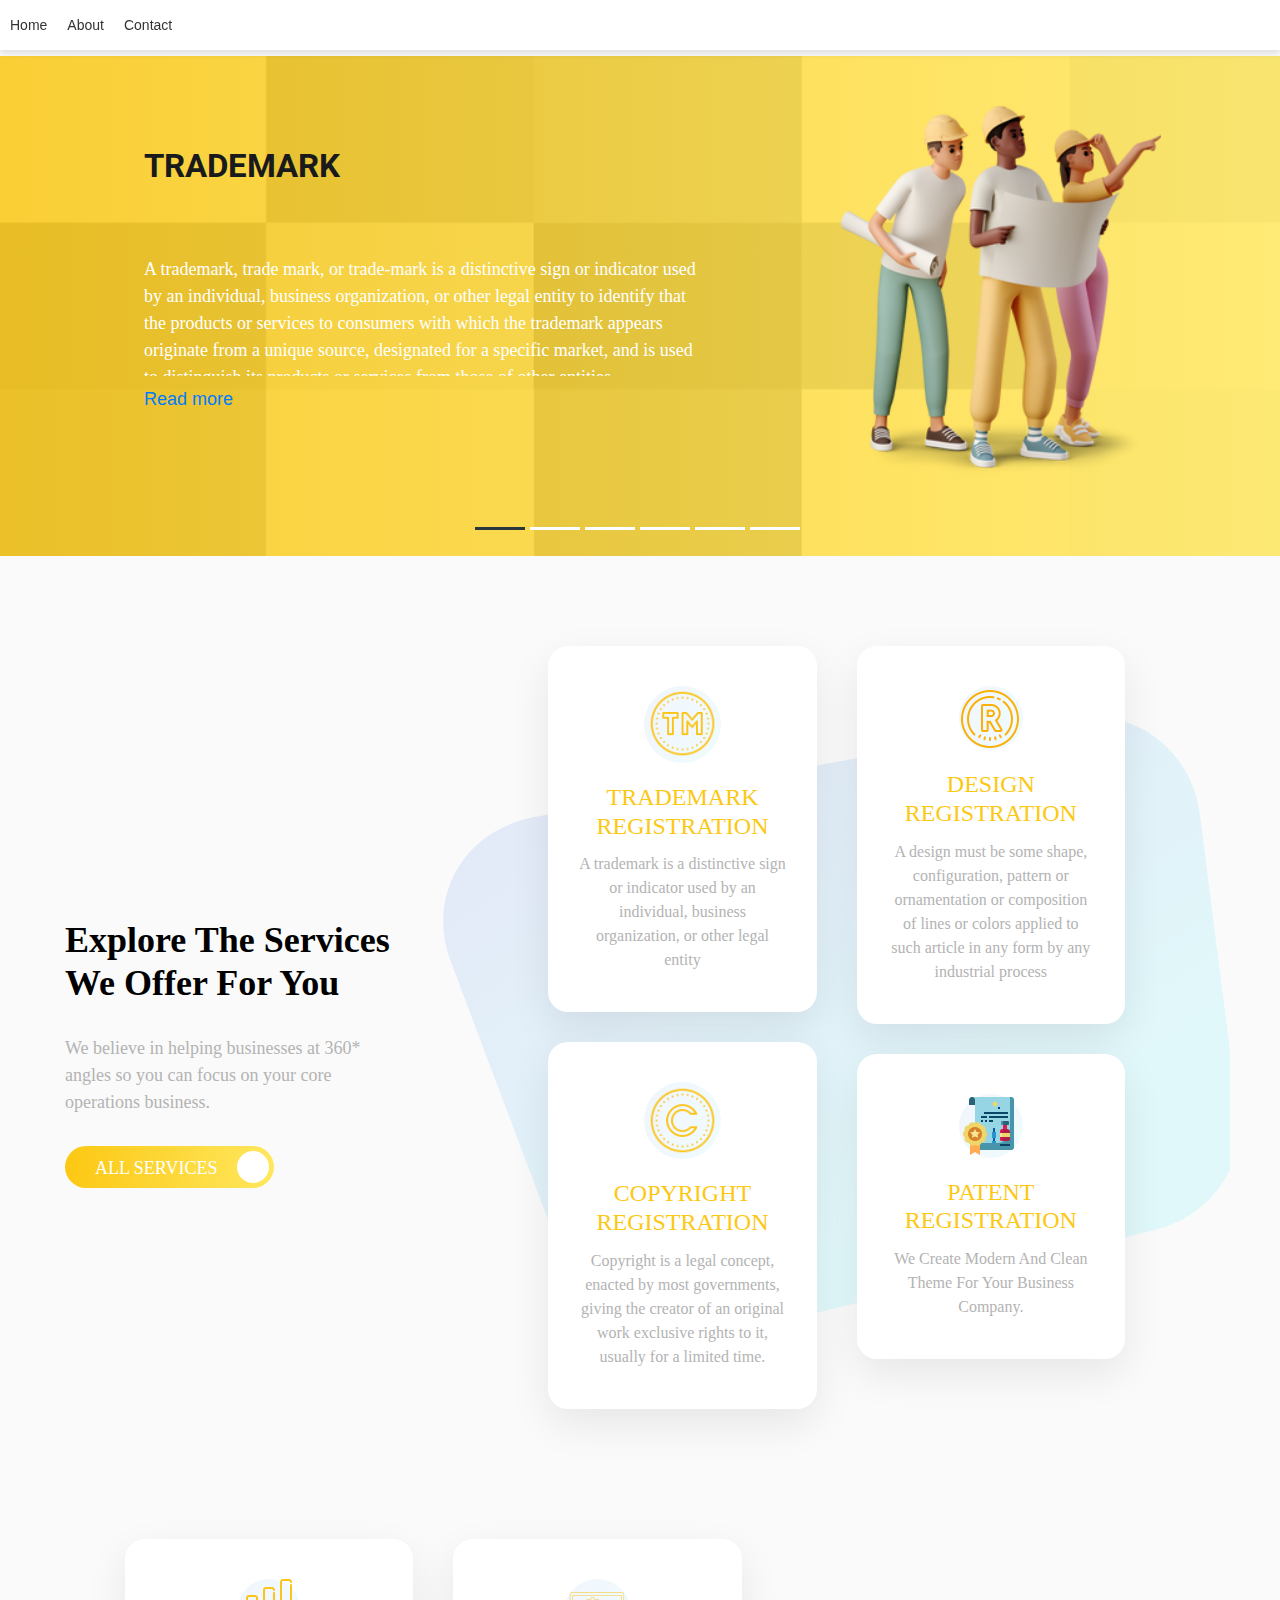
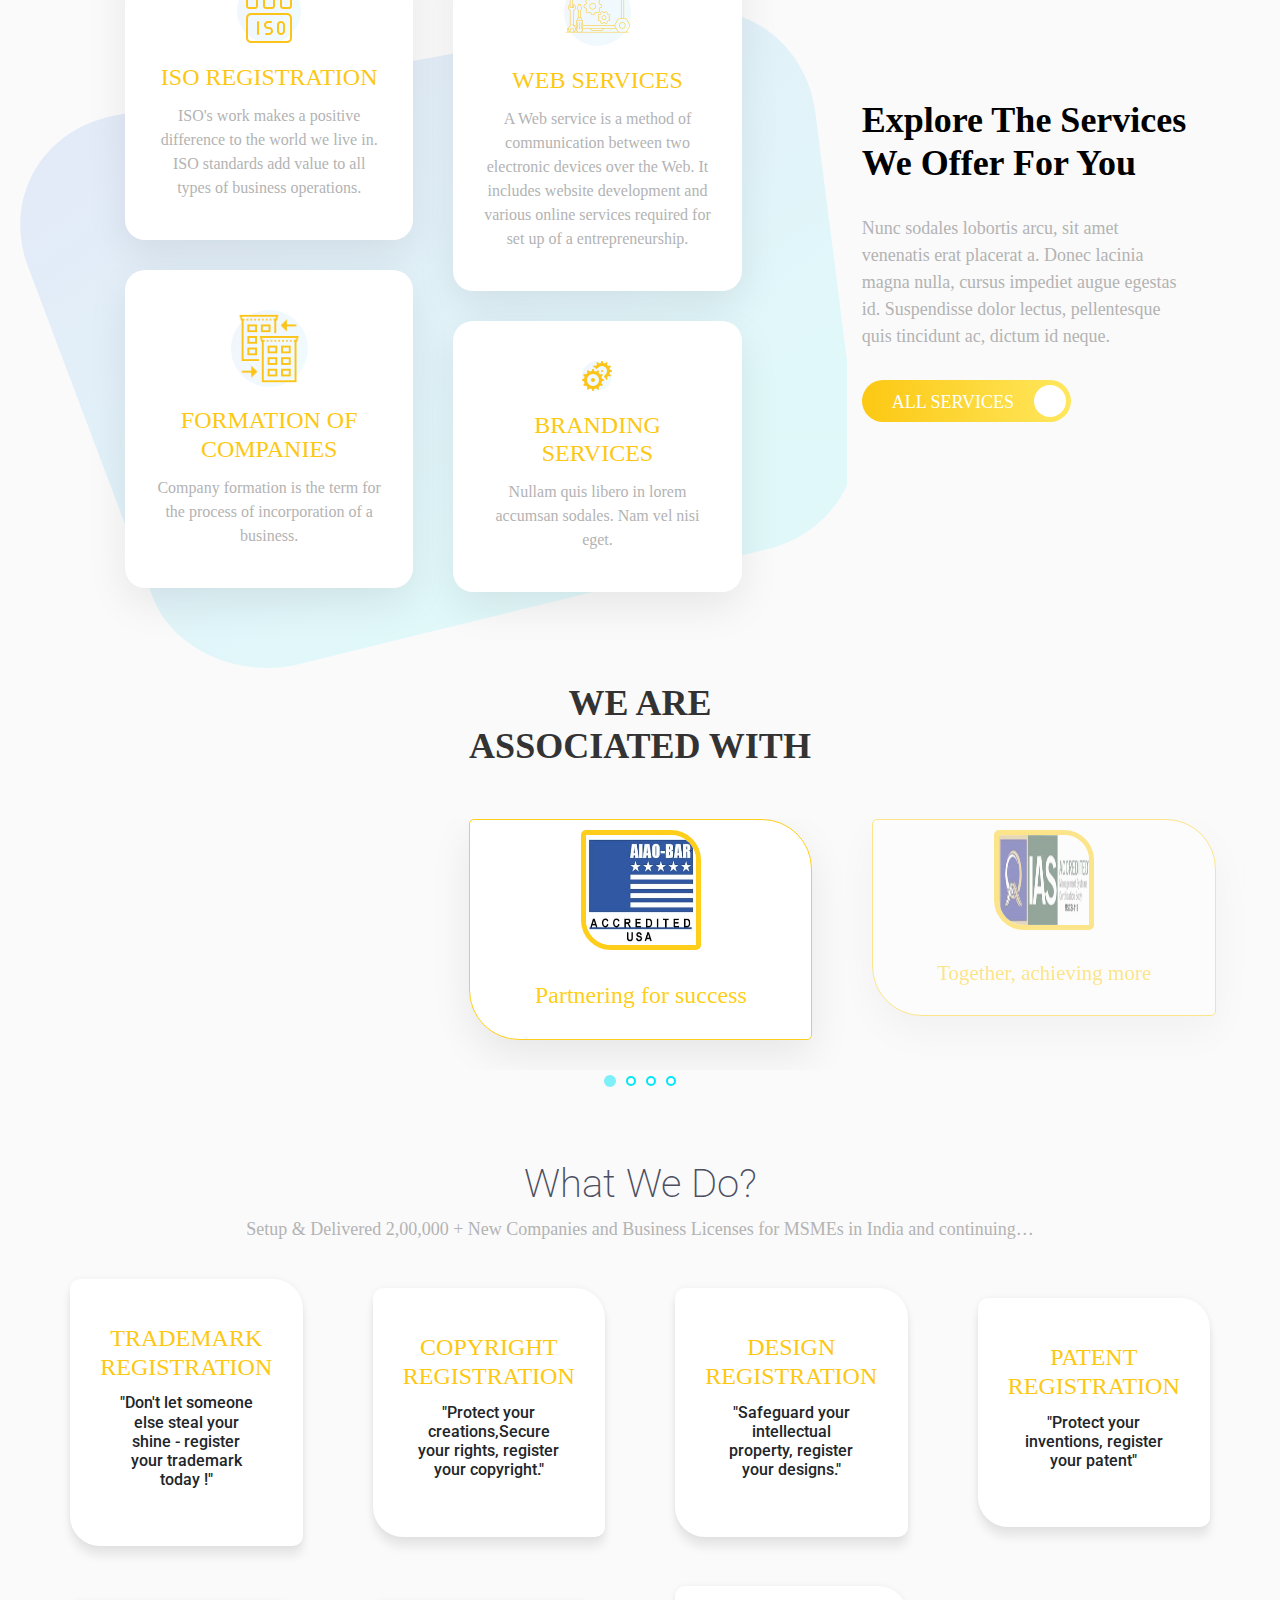
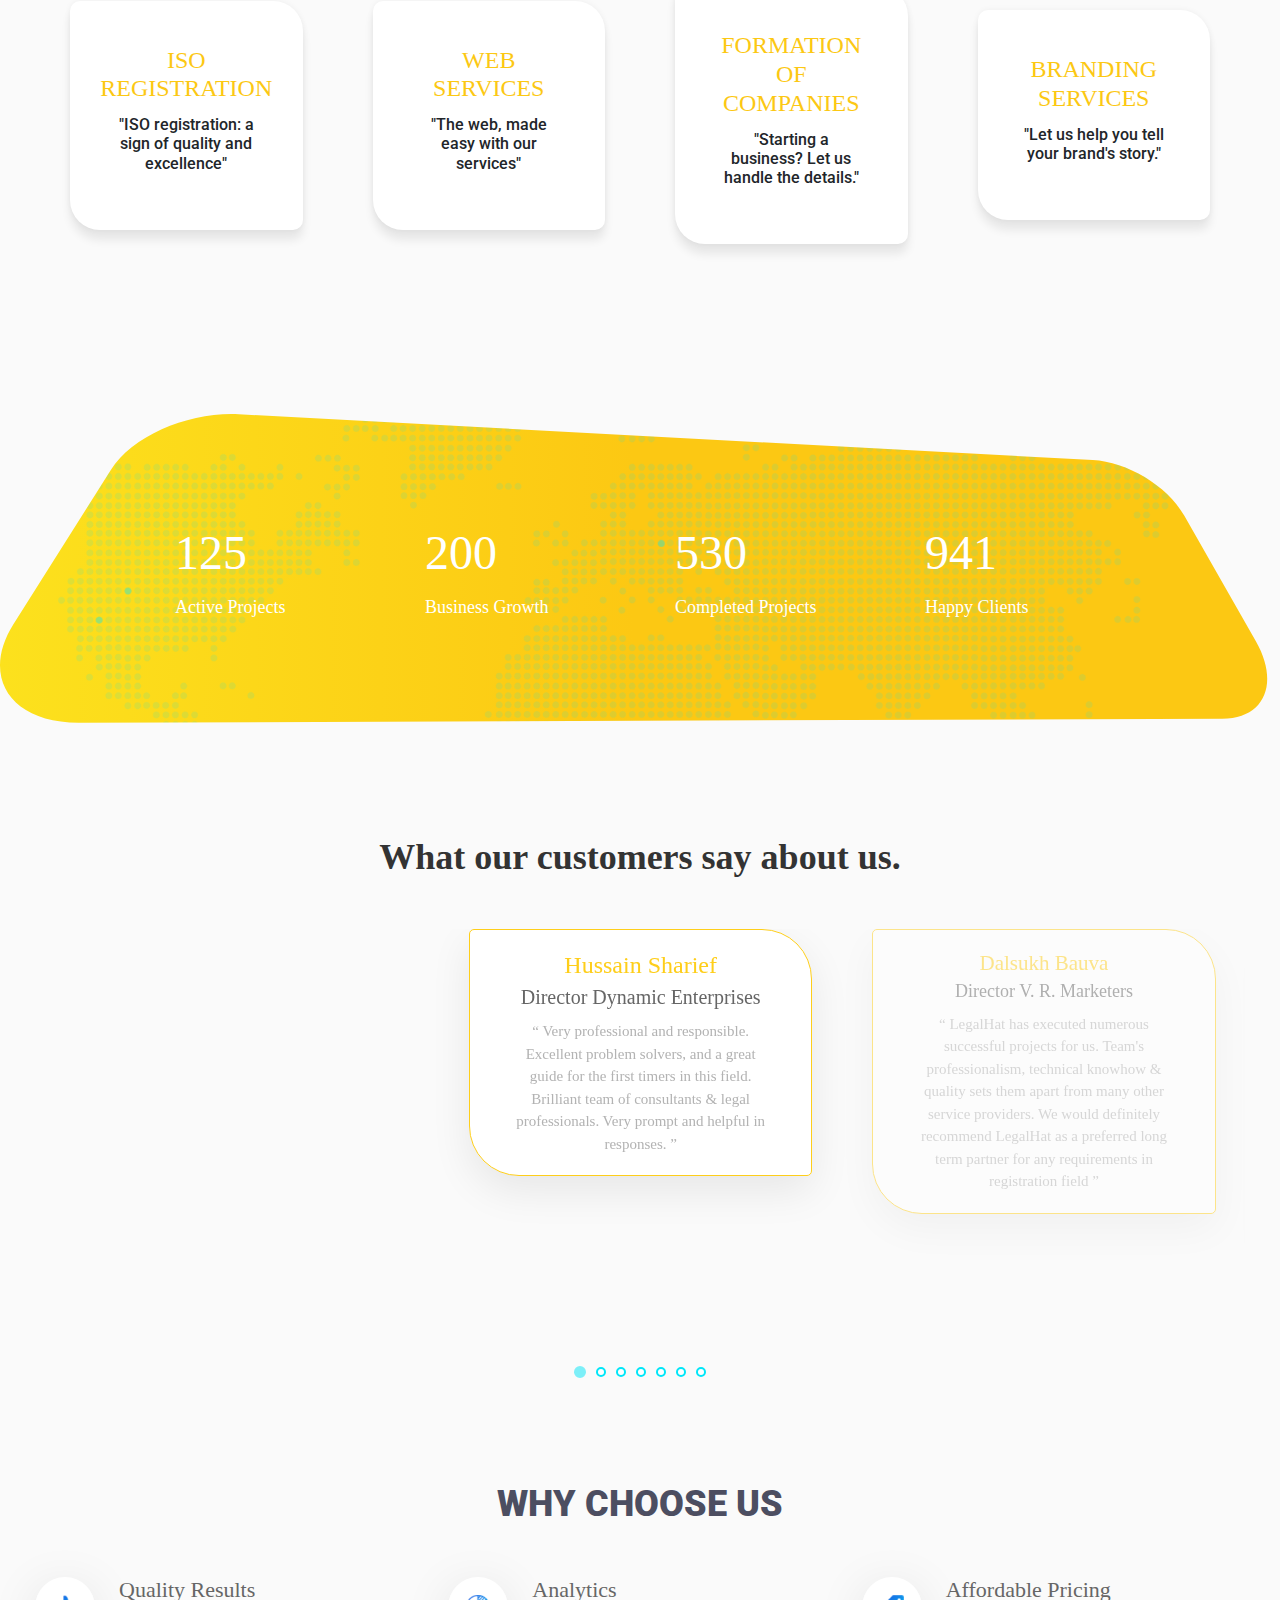
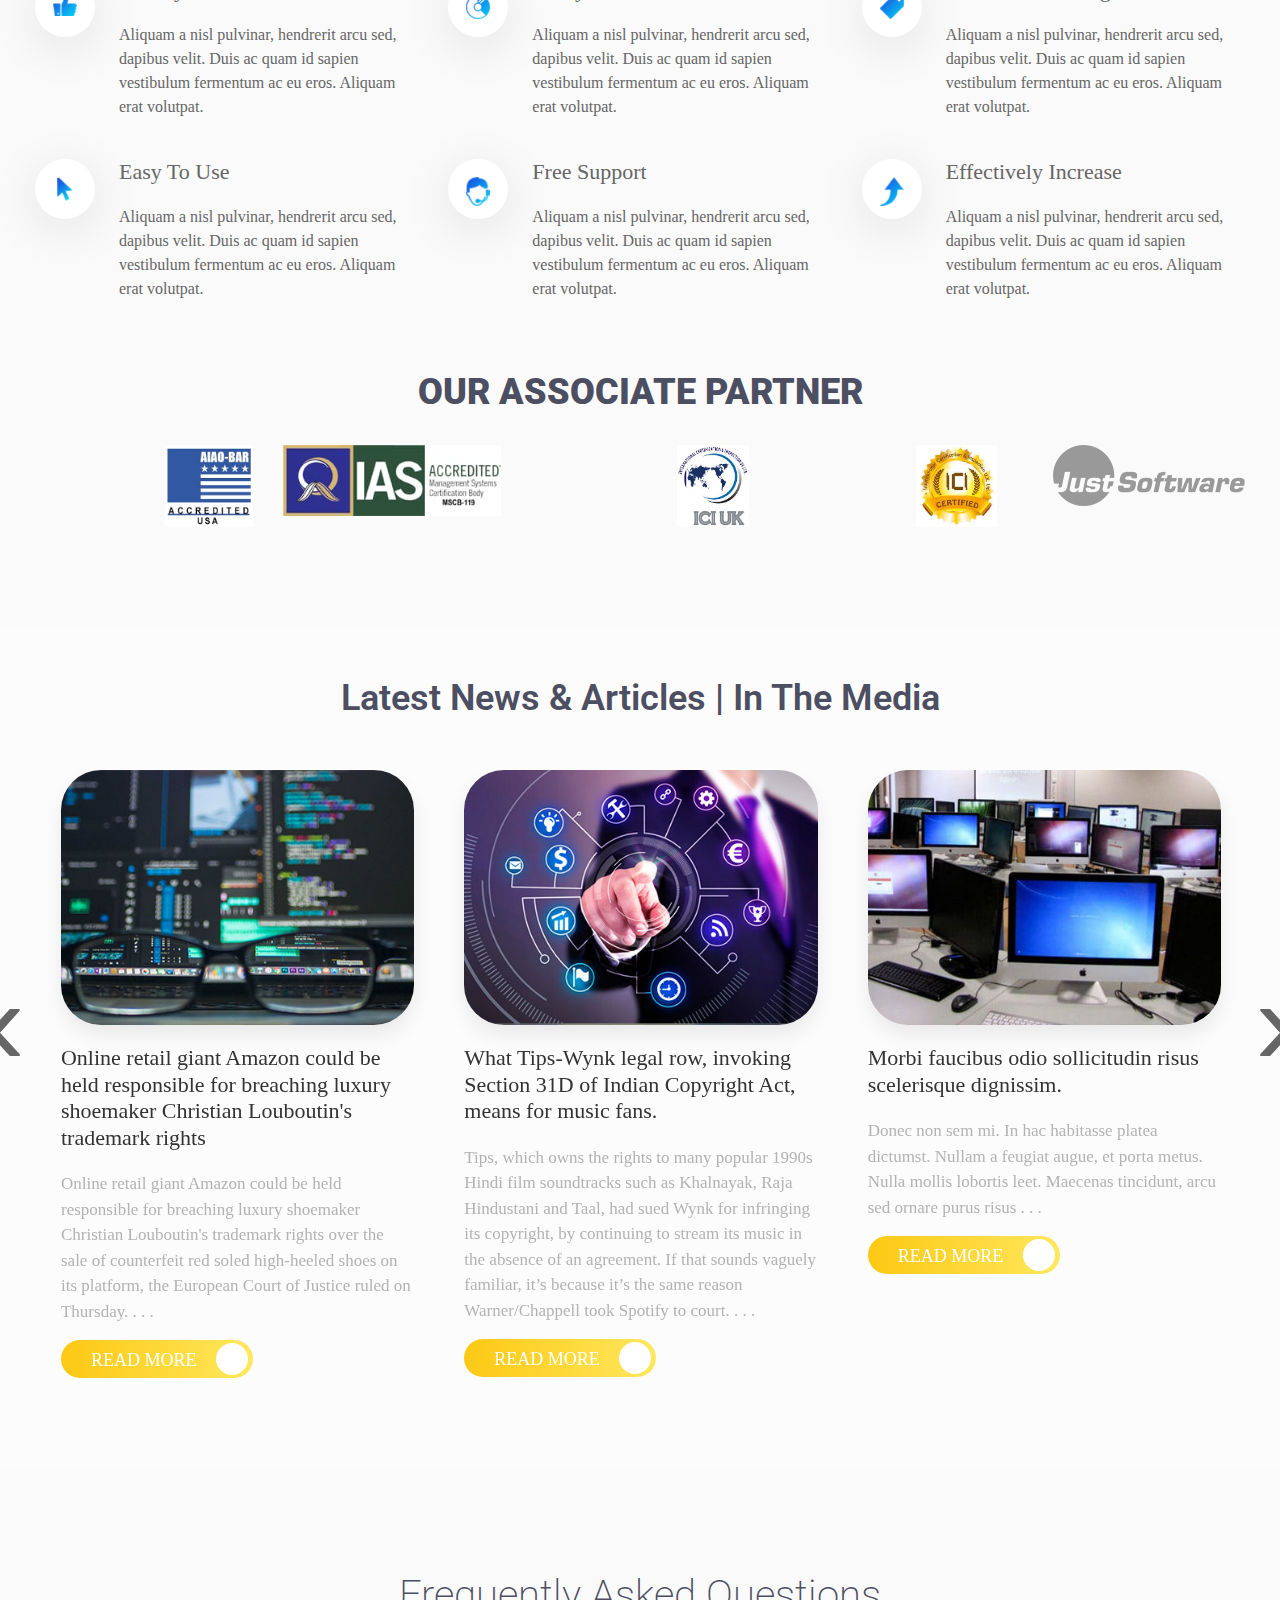
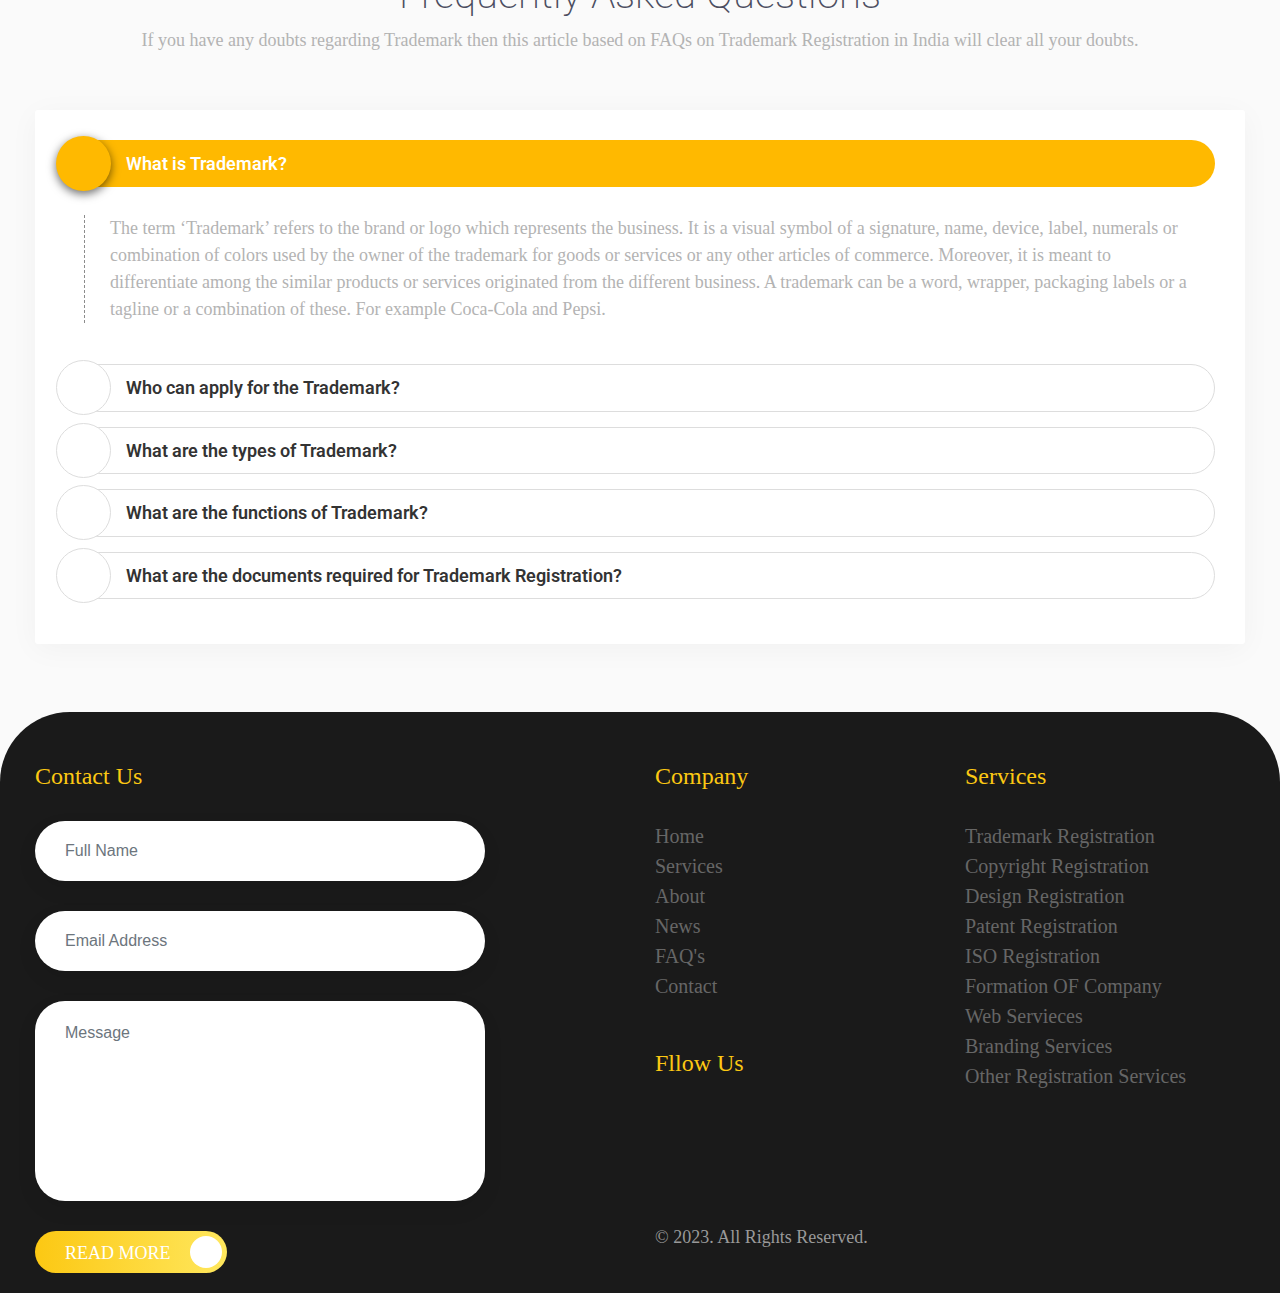
==== commit ba5f1d67: "Home On 09-01-2023" ====
--- a/index.html
+++ b/index.html
@@ -805,60 +805,80 @@
                 </style>
 
                 <style type="text/css">
-                    /* Style the tab */
-                    .tab {
-                      float: left;
-                      border: 1px solid #ccc;
-                      background-color: #f1f1f1;
-                      width: 30%;
-                      height: 300px;
-                  }
-
-                  /* Style the buttons inside the tab */
-                  .tab button {
-                      display: block;
-                      background-color: inherit;
-                      color: black;
-                      padding: 22px 16px;
-                      width: 100%;
-                      border: none;
-                      outline: none;
-                      text-align: left;
-                      cursor: pointer;
-                      transition: 0.3s;
-                      font-size: 17px;
-                  }
-
-                  /* Change background color of buttons on hover */
-                  .tab button:hover {
-                      background-color: #ddd;
-                  }
-
-                  /* Create an active/current "tab button" class */
-                  .tab button.active {
-                      background-color: #ccc;
-                  }
-
-                  /* Style the tab content */
-                  .tabcontent {
-                      float: left;
-                      padding: 0px 12px;
-                      border: 1px solid #ccc;
-                      width: 70%;
-                      border-left: none;
-                      height: 300px;
-                  }
-              </style>
-          </style>
-
+                    #header {
+                      position: fixed;
+                      top: 0;
+                      left: 0;
+                      right: 0;
+                      z-index: 999;
+                      background-color: #fff;
+                    }
+
+                    #navbar {
+                      display: flex;
+                      align-items: center;
+                      justify-content: space-between;
+                      height: 50px;
+                      background-color: #fff;
+                      box-shadow: 0 4px 6px rgba(0,0,0,0.1);
+                    }
+
+                    #navbar ul {
+                      display: flex;
+                      list-style: none;
+                      margin: 0;
+                      padding: 0;
+                    }
+
+                    #navbar li {
+                      margin: 0 10px;
+                    }
+
+                    #navbar a {
+                      color: #333;
+                      text-decoration: none;
+                      font-size: 14px;
+                    }
+
+                    #navbar a:hover {
+                      color: #00b8d4;
+                    }
+
+                    #navbar .logo {
+                      font-size: 18px;
+                      font-weight: bold;
+                    }
+
+                    #menu-btn {
+                      display: none;
+                      background}
+
+                      .sticky {
+                        background-color: #fff;
+                        box-shadow: 0 4px 6px rgba(0,0,0,0.1);
+                      }
+
+
+                </style>
       </head>
-
+      
       <body>
+
+<header id="header">
+  <nav id="navbar">
+    <ul>
+      <li><a href="#">Home</a></li>
+      <li><a href="#">About</a></li>
+      <li><a href="#">Contact</a></li>
+    </ul>
+  </nav>
+</header>
+
         <div class="navbar">
             <div class="navbar-inner">
                 <div class="container">
                     <a href="#" class="brand">
-                        <img src="images/logo.jpeg" width="120" height="40" alt="Logo" />
+                        <img src="images/logo.jpeg" style="float: none;" width="120" height="40" alt="Logo" />
                         <!-- This is website logo -->
                     </a>
                     <!-- Navigation button, visible on small resolution -->
@@ -866,7 +886,7 @@
                         <i class="icon-menu"></i>
                     </button>
                     <!-- Main navigation -->
-                    <div class="nav-collapse collapse pull-right">
+                    <div class="nav-collapse pull-right         ">
                         <ul class="nav" id="top-navigation">
                             <li class="active nav-item"><a class="nav-link active" href="#home">Home</a></li>
                             <li class="nav-item"><a class="nav-link active" href="#service">Services</a></li>
@@ -1411,7 +1431,7 @@
                                 </div>
                             </div>
                             <div class="card text-center">
-                                <div class="oval"><img class="card-img-top" src="images1/isoRg.png" alt=""></div>
+                                <div class="oval"><img class="card-img-top" src="images1/companies.png" alt=""></div>
                                 <div class="card-body">
                                     <h3 class="card-title">FORMATION OF COMPANIES</h3>
                                     <p class="card-text">Company formation is the term for the process of
@@ -1421,7 +1441,7 @@
                         </div>
                         <div class="col">
                             <div class="card text-center">
-                                <div class="oval"><img class="card-img-top" src="images1/isoRg.png" alt=""></div>
+                                <div class="oval"><img class="card-img-top" src="images1/web.png" alt=""></div>
                                 <div class="card-body">
                                     <h3 class="card-title">WEB SERVICES</h3>
                                     <p class="card-text">A Web service is a method of communication between
@@ -1431,7 +1451,7 @@
                                 </div>
                             </div>
                             <div class="card text-center">
-                                <div class="oval"><img class="card-img-top" src="images1/isoRg.png" alt=""></div>
+                                <div class="oval"><img class="card-img-top" src="images1/brand.png" alt=""></div>
                                 <div class="card-body">
                                     <h3 class="card-title">BRANDING SERVICES</h3>
                                     <p class="card-text">Nullam quis libero in lorem accumsan sodales. Nam vel nisi
@@ -1508,7 +1528,60 @@
 
 
 
-    <br><br><br><br><br><br>
+
+    <div class="container-fluid gtco-testimonials">
+        <div class="container">
+            <h2>WE ARE <br> ASSOCIATED WITH     </h2>
+            <div class="owl-carousel owl-carousel3 owl-theme">
+                <div>
+                    <div class="card text-center">
+                        <img class="card-img-top" src="images1/logo1.jpeg" alt="">
+                        <div class="card-body">
+                            <h5>Partnering for success <br/>
+                                <!-- <span> Director Dynamic Enterprises </span></h5>
+                                <p class="card-text">“ Very professional and responsible. Excellent problem solvers, and a great guide for the first timers in this field. Brilliant team of consultants & legal professionals. Very prompt and helpful in responses. ” </p> -->
+                            </div>
+                        </div>
+                    </div>
+                    <div>
+                        <div class="card text-center">
+                            <img class="card-img-top" src="images1/logo2.jpeg" alt="">
+                            <div class="card-body">
+                                <h5>Together, achieving more<br/>
+                                    <!-- <span> Director V. R. Marketers </span></h5>
+                                    <p class="card-text">“ LegalHat has executed numerous successful projects for us. Team's professionalism, technical knowhow & quality sets them apart from many other service providers. We would definitely recommend LegalHat as a preferred long term partner for any requirements in registration field ” </p> -->
+                                </div>
+                            </div>
+                        </div>
+                        <div>
+                            <div class="card text-center">
+                                <img class="card-img-top" src="images1/logo3.jpeg" alt="">
+                                <div class="card-body">
+                                    <h5>Connecting for growth<br/>
+                                        <!-- <span> Director Markets & Markets </span></h5>
+                                        <p class="card-text">“ LegalHat has helped us to register our brands, domain names and ensured maximum protection for our brand names in the market. We are exceptionally happy with LegalHat professionalism; responsiveness & attention to the needs of our surveying firm. We highly recommend LegalHat services to all who seek a superbly visible & professional looking protecting,registering & promoting entrepreneurship in the market. ” </p> -->
+                                    </div>
+                                </div>
+                            </div>
+                            <div>
+                                <div class="card text-center">
+                                    <img class="card-img-top" src="images1/logo4.jpeg" alt="">
+                                    <div class="card-body">
+                                        <h5>Stronger together<br/>
+                                            <!-- <span> M D Rural Development Agency </span></h5>
+                                            <p class="card-text">“ Your commitment to high quality work & client satisfaction was clearly demonstrated during our work together on our website. Your expertise,accessibility and client servicing standards all contributed in making this process smooth & stress free. Your willingness to experiment with different ideas and your genuine desire to push for the best possible output was particularly appreciated. We look forward to a continued association. Wishing you all the best ” </p> -->
+                                        </div>
+                                    </div>
+                                </div>
+                               
+                                
+                                    
+                                            </div>
+                                        </div>
+                                    </div>
+                                </div>
+
+    <br><br><br>
     <div class="section primary-section" id="service">
         <div class="container">
             <!-- Start title section -->
@@ -1537,8 +1610,7 @@
                             <!-- <div class="oval"><img class="card-img-top" src="images1/isoRg.png" alt=""></div> -->
                             <div class="card-body">
                                 <h3 class="card-title">TRADEMARK REGISTRATION</h3>
-                                <h6 class="card-title">Nullam quis libero in lorem accumsan sodales. Nam vel nisi
-                                    eget.</h6>
+                                <h6 class="card-title">"Don't let someone else steal your shine - register your trademark today !"</h6>
                                
                             </div>
                         </div>
@@ -1549,8 +1621,7 @@
                           <!-- <a href="#" target="_blank" style="text-decoration: none;" rel="noopener"> -->
                             <div class="card-body">
                                 <h3 class="card-title">COPYRIGHT REGISTRATION</h3>
-                                <h6 class="card-title">Nullam quis libero in lorem accumsan sodales. Nam vel nisi
-                                    eget.</h6>  
+                                <h6 class="card-title">"Protect your creations,Secure your rights, register your copyright."</h6>  
                             </div>
                             <!-- <h5 class="txtshadow zoom-in">TRADEMARK REGISTRATION</h5>
                             <p class="card-text">Nullam quis libero in lorem accumsan sodales. Nam vel nisi
@@ -1564,8 +1635,7 @@
                     <div class="card11 text-center" >
                         <div class="card-body">
                             <h3 class="card-title">DESIGN REGISTRATION</h3>
-                            <h6 class="card-title">Nullam quis libero in lorem accumsan sodales. Nam vel nisi
-                                eget.</h6>  
+                            <h6 class="card-title">"Safeguard your intellectual property, register your designs."</h6>  
                         </div>           
                     </div>
                 </div>
@@ -1575,8 +1645,7 @@
                 <div class="card11 text-center" >
                     <div class="card-body">
                         <h3 class="card-title">PATENT REGISTRATION</h3>
-                        <h6 class="card-title">Nullam quis libero in lorem accumsan sodales. Nam vel nisi
-                            eget.</h6>  
+                        <h6 class="card-title">"Protect your inventions, register your patent"</h6>  
                     </div>           
                 </div>                        
             </div>
@@ -1585,8 +1654,7 @@
                 <div class="card11 text-center" >
                     <div class="card-body">
                         <h3 class="card-title">ISO REGISTRATION</h3>
-                        <h6 class="card-title">Nullam quis libero in lorem accumsan sodales. Nam vel nisi
-                                            eget.</h6>  
+                        <h6 class="card-title">"ISO registration: a sign of quality and excellence"</h6>  
                     </div>           
                 </div>  
             </div>
@@ -1595,8 +1663,7 @@
                 <div class="card11 text-center" >
                     <div class="card-body">
                         <h3 class="card-title">WEB SERVICES</h3>
-                        <h6 class="card-title">Nullam quis libero in lorem accumsan sodales. Nam vel nisi
-                                                            eget.</h6>  
+                        <h6 class="card-title">"The web, made easy with our services"</h6>  
                     </div>           
                 </div>  
             </div>
@@ -1605,8 +1672,7 @@
             <div class="card11 text-center" >
                 <div class="card-body">
                     <h3 class="card-title">FORMATION OF COMPANIES</h3>
-                    <h6 class="card-title">Nullam quis libero in lorem accumsan sodales. Nam vel nisi
-                                                        eget.</h6>  
+                    <h6 class="card-title">"Starting a business? Let us handle the details."</h6>  
                 </div>           
             </div> 
             </div>
@@ -1614,8 +1680,7 @@
             <div class="card11 text-center" >
                 <div class="card-body">
                     <h3 class="card-title">BRANDING SERVICES</h3>
-                    <h6 class="card-title">Nullam quis libero in lorem accumsan sodales. Nam vel nisi
-                                                        eget.</h6>  
+                    <h6 class="card-title">"Let us help you tell your brand's story."</h6>  
                 </div>           
             </div> 
             </div>
@@ -2599,10 +2664,7 @@
              </div>
          </div>                   
 
-
-
-
-
+   <br> <br>    
                             <div class="container-fluid gtco-testimonials">
                                 <div class="container">
                                     <h2>What our customers say about us.</h2>
@@ -2699,6 +2761,8 @@
                                                                 </div>
                                                             </div>
                                                         </div>
+
+
                                                         <div class="container-fluid gtco-features-list">
                                                             <div class="container">
                                                                 <h2 style="text-align: center;font-size: 36px;
@@ -2758,17 +2822,28 @@
                                                                 </div>
                                                             </div>
                                                         </div>
+
+
+
+
                                                         <div class="container-fluid gtco-logo-area">
                                                             <div class="container">
+                                                                <h2 style="text-align: center;font-size: 36px;
+                                                                font-weight: 900!important;
+                                                                position: relative;
+                                                                margin-bottom: 30px;
+                                                                text-transform: uppercase;">Our Associate Partner</h2>
                                                                 <div class="row">
-                                                                    <div class="col"><img src="images1/logo1.png" class="img-fluid" alt=""></div>
-                                                                    <div class="col"><img src="images1/logo2.png" class="img-fluid" alt=""></div>
-                                                                    <div class="col"><img src="images1/logo3.png" class="img-fluid" alt=""></div>
-                                                                    <div class="col"><img src="images1/logo4.png" class="img-fluid" alt=""></div>
+                                                                    <div class="col"><img src="images1/logo1.jpeg" class="img-fluid" alt=""></div>
+                                                                    <div class="col"><img src="images1/logo2.jpeg" class="img-fluid" alt=""></div>
+                                                                    <div class="col"><img src="images1/logo3.jpeg" class="img-fluid" alt=""></div>
+                                                                    <div class="col"><img src="images1/logo4.jpeg" class="img-fluid" alt=""></div>
                                                                     <div class="col"><img src="images1/logo5.png" class="img-fluid" alt=""></div>
                                                                 </div>
                                                             </div>
                                                         </div>
+
+
                                                         <div class="container-fluid gtco-news" id="news">
                                                             <div class="container">
                                                                 <h2>Latest News & Articles | In The Media</h2>
@@ -2776,23 +2851,20 @@
                                                                     <div>
                                                                         <div class="card text-center"><img class="card-img-top" src="images1/news1.jpg" alt="">
                                                                             <div class="card-body text-left pr-0 pl-0">
-                                                                                <h5>Aenean ultrices lorem quis blandit
-                                                                                tempor urabitur accumsan. </h5>
-                                                                                <p class="card-text">Donec non sem mi. In hac habitasse platea dictumst. Nullam a feugiat augue,
-                                                                                    et porta metus. Nulla mollis lobortis leet. Maecenas tincidunt, arcu sed ornare purus risus
+                                                                                <h5>Online retail giant Amazon could be held responsible for breaching luxury shoemaker Christian Louboutin's trademark rights </h5>
+                                                                                <p class="card-text">Online retail giant Amazon could be held responsible for breaching luxury shoemaker Christian Louboutin's trademark rights over the sale of counterfeit red soled high-heeled shoes on its platform, the European Court of Justice ruled on Thursday.
                                                                                 . . . </p>
-                                                                                <a href="#">READ MORE <i class="fa fa-angle-right" aria-hidden="true"></i></a></div>
+                                                                                <a href="https://economictimes.indiatimes.com/tech/technology/amazon-may-breach-trademark-rights-over-fake-louboutin-ads/articleshow/96432654.cms?from=mdr">READ MORE <i class="fa fa-angle-right" aria-hidden="true"></i></a></div>
                                                                             </div>
                                                                         </div>
                                                                         <div>
                                                                             <div class="card text-center"><img class="card-img-top" src="images1/news2.jpg" alt="">
                                                                                 <div class="card-body text-left pr-0 pl-0">
-                                                                                    <h5> Nam vel nisi eget odio pulvinar
-                                                                                    iaculis. Fusce aliquet. </h5>
-                                                                                    <p class="card-text">Donec non sem mi. In hac habitasse platea dictumst. Nullam a feugiat augue,
-                                                                                        et porta metus. Nulla mollis lobortis leet. Maecenas tincidunt, arcu sed ornare purus risus
+                                                                                    <h5> What Tips-Wynk legal row, invoking Section 31D of Indian Copyright Act, means for music fans. </h5>
+                                                                                    <p class="card-text">
+Tips, which owns the rights to many popular 1990s Hindi film soundtracks such as Khalnayak, Raja Hindustani and Taal, had sued Wynk for infringing its copyright, by continuing to stream its music in the absence of an agreement. If that sounds vaguely familiar, it’s because it’s the same reason Warner/Chappell took Spotify to court.
                                                                                     . . . </p>
-                                                                                    <a href="#">READ MORE <i class="fa fa-angle-right" aria-hidden="true"></i></a></div>
+                                                                                    <a href="https://www.firstpost.com/entertainment/what-tips-wynk-legal-row-invoking-section-31d-of-indian-copyright-act-means-for-music-fans-6695491.html">READ MORE <i class="fa fa-angle-right" aria-hidden="true"></i></a></div>
                                                                                 </div>
                                                                             </div>
                                                                             <div>
@@ -3387,6 +3459,23 @@
          <script src="owl-carousel/owl.carousel.min.js"></script>
          <script src="js1/bootstrap.min.js"></script>
          <script src="js1/main.js"></script>
+
+         <script>window.onscroll = function() {
+  stickyHeader();
+};
+
+var header = document.getElementById("header");
+var sticky = header.offsetTop;
+
+function stickyHeader() {
+  if (window.pageYOffset > sticky) {
+    header.classList.add("sticky");
+  } else {
+    header.classList.remove("sticky");
+  }
+}
+
+</script>
          <!--  -->
      </body>
      </html>--- a/css1/style.css
+++ b/css1/style.css
@@ -404,7 +404,7 @@
 
 .gtco-numbers-block {
   margin: 100px auto;
-  margin-top: 200px;
+/*  margin-top: 200px;*/
   color: #fff;
 }
 @media (max-width: 600px) {
@@ -517,7 +517,7 @@
 
 .gtco-testimonials {
   position: relative;
-  margin-top: 200px;
+  margin-top: 50px;
 }
 @media (max-width: 767px) {
   .gtco-testimonials {
@@ -529,7 +529,7 @@
   font-size: 36px;
   text-align: center;
   color: #333333;
-  margin-bottom: 100px;
+  margin-bottom: 50px;
 }
 .gtco-testimonials .owl-stage-outer {
   padding-bottom: 30px;
@@ -565,13 +565,14 @@
   box-shadow: 0 15px 40px 0 rgba(0, 0, 0, 0.08);
   margin: 0 30px;
   padding: 0 20px;
-  border-radius: 50px;
+  border-radius: 5px 50px;
+  border: 1px solid #FECE1A;
 }
 .gtco-testimonials .card .card-img-top {
   max-width: 100px;
-  border-radius: 50%;
-  margin: 0 auto;
-  border: 5px solid #1d3ede;
+  border-radius: 5px 30px;
+  margin: 10px auto;
+  border: 5px solid #FECE1A;
   width: 100px;
   height: 100px;
 }
@@ -587,7 +588,7 @@
   font-family: "OpenSans-Regular";
 }
 .gtco-testimonials .card p {
-  font-size: 18px;
+  font-size: 15px;
 }
 .gtco-testimonials .active {
   opacity: 0.5;
@@ -603,7 +604,7 @@
   font-size: 20px;
 }
 .gtco-testimonials .center p {
-  font-size: 20px;
+  font-size: 15px;
 }
 .gtco-testimonials .center .card-img-top {
   max-width: 100%;
@@ -645,7 +646,7 @@
   margin: 50px auto;
 }
 .gtco-logo-area .col .img-fluid {
-  max-height: 32px;
+  max-height: 82px;
 }
 @media (max-width: 600px) {
   .gtco-logo-area .col {
@@ -720,7 +721,10 @@
 }
 
 #gtco-footer {
+  background: #1a1a1a;
+  padding-top: 50px;
   padding-bottom: 20px;
+  border-radius: 70px 70px 0px 0px;
 }
 #gtco-footer h4 {
   font-family: "Lato-Medium";
@@ -793,6 +797,27 @@
 }
 
 
+.scrollup {
+    text-align:center;
+    cursor:pointer;
+    vertical-align:middle;
+    width:39px;
+    height:39px;
+    border-radius:5px;
+    font-size:20px;
+    position:fixed;
+    bottom:30px;
+    right:20px;
+  border:1px solid #fff;
+    display:none;
+    background: #FECE1A;
+}
+.scrollup > a {
+    position:relative;
+    top:7px;
+    color:#fff;
+}
+
 
 .myCard{
   background: #fff;
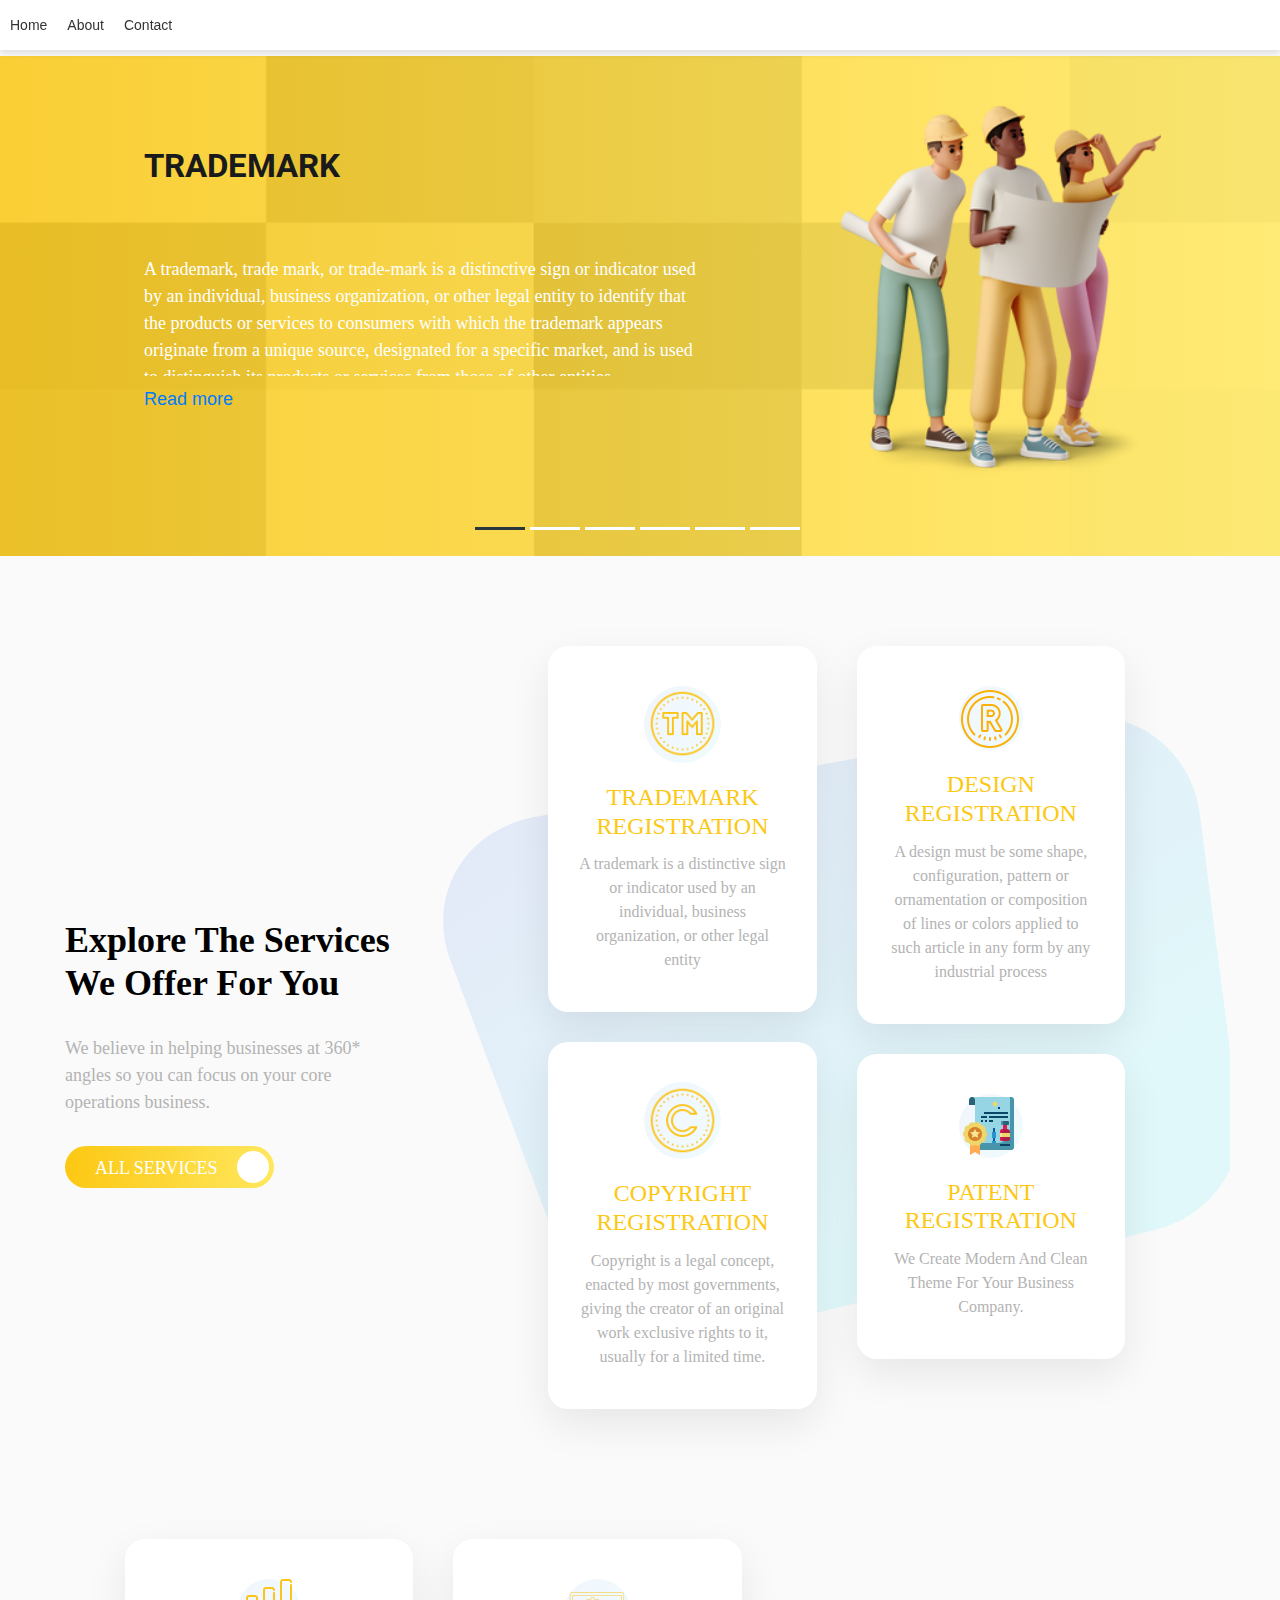
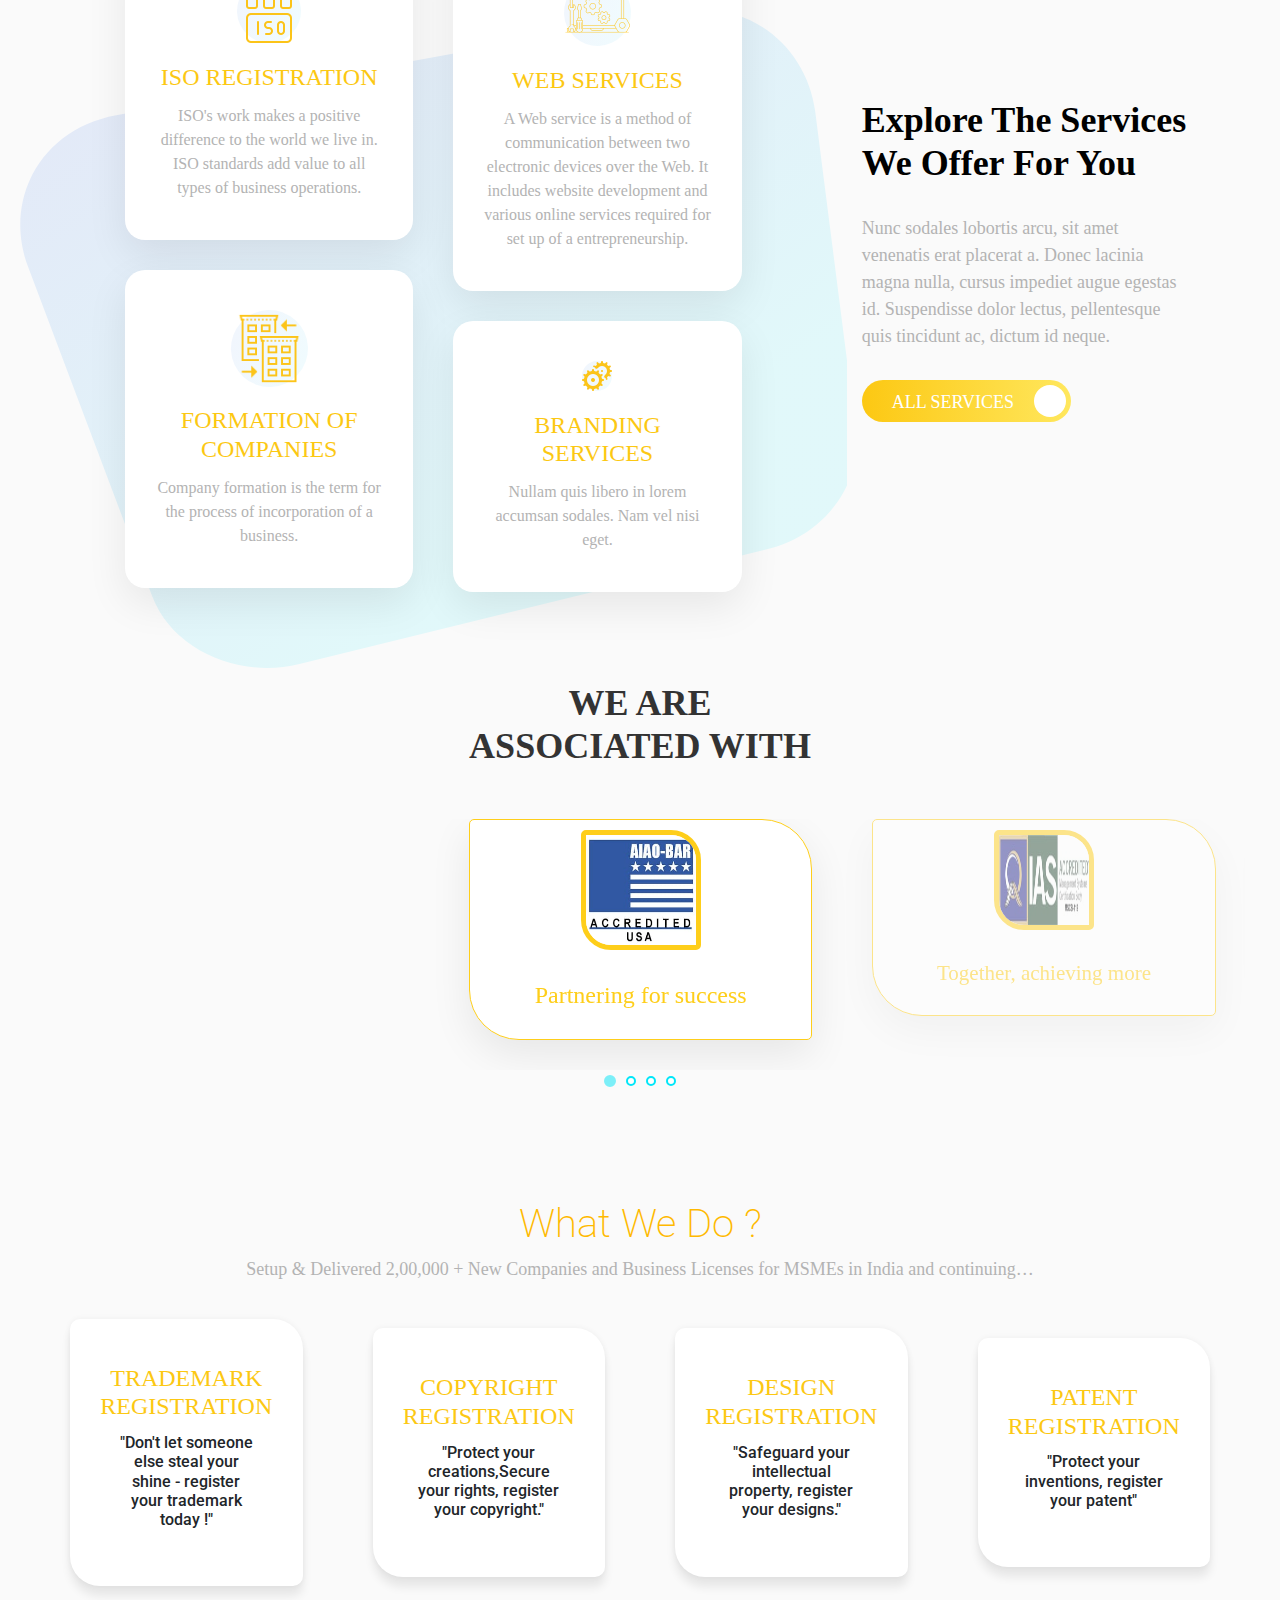
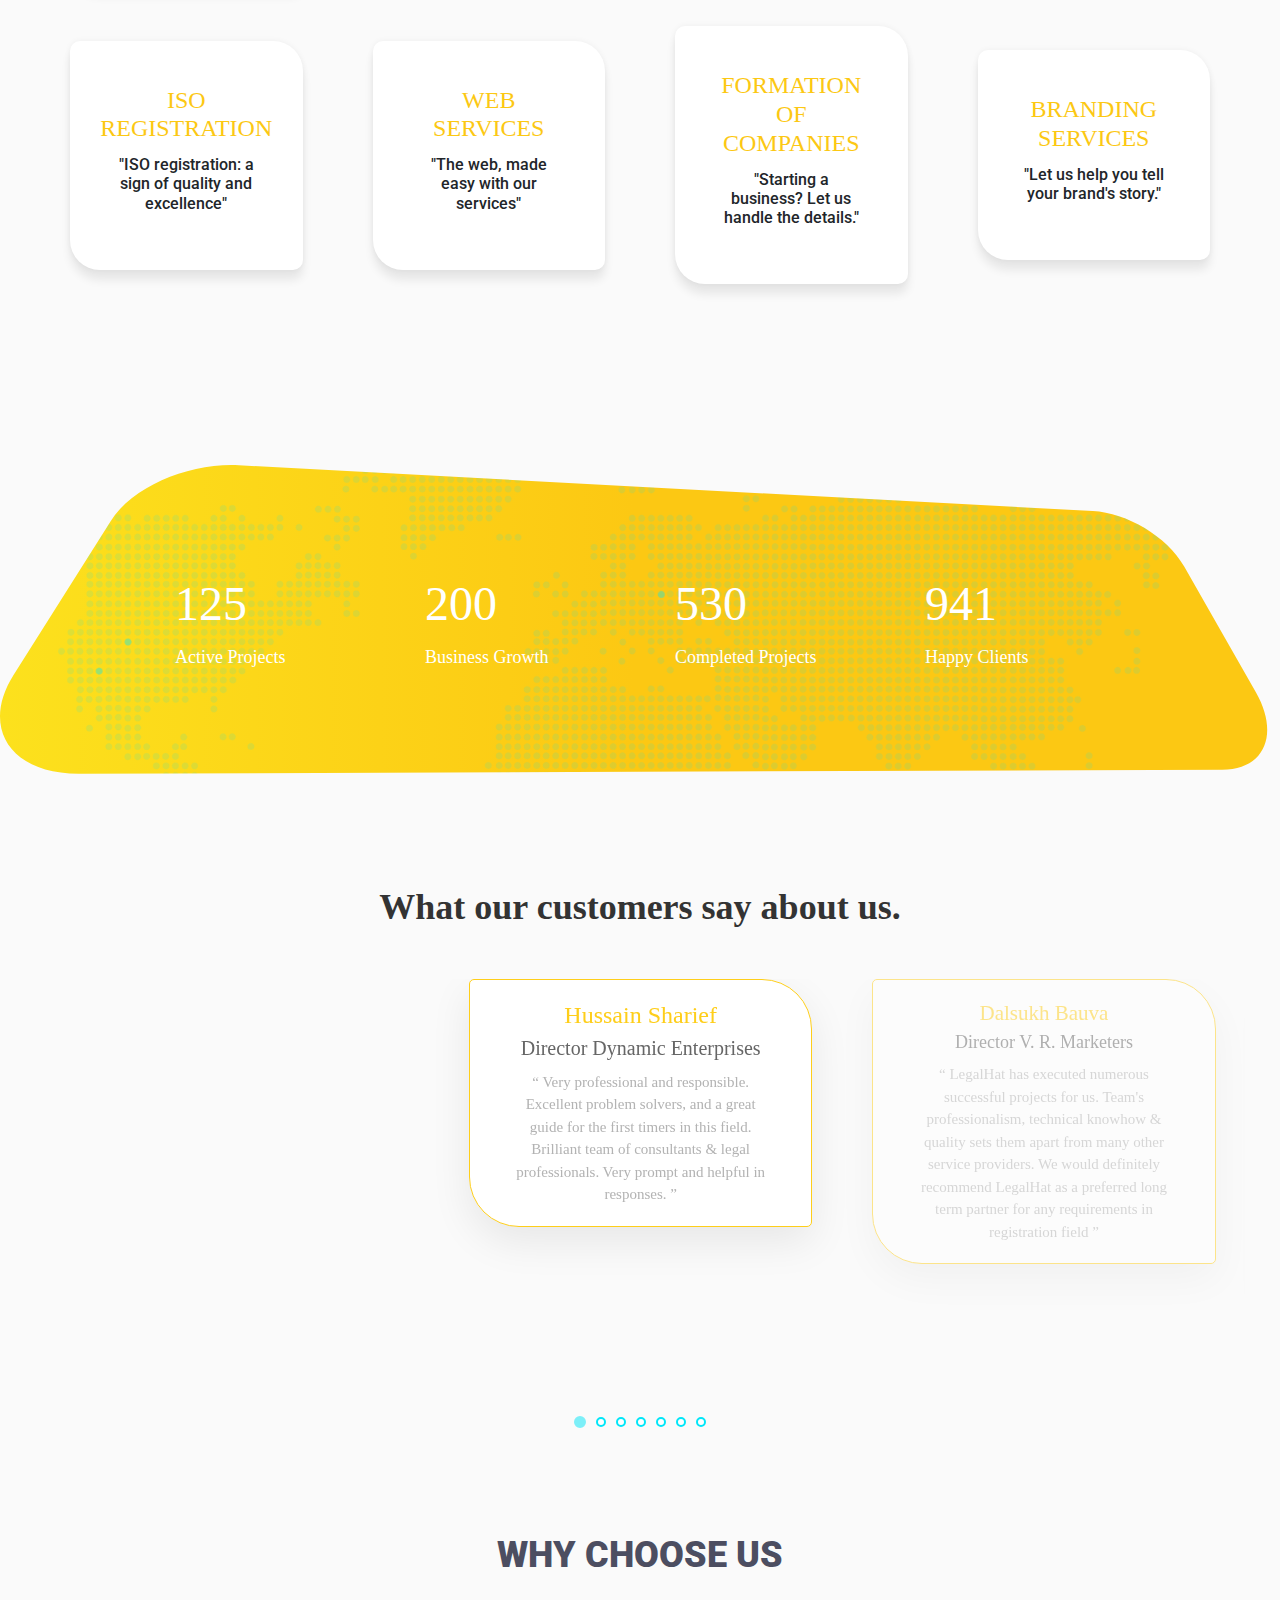
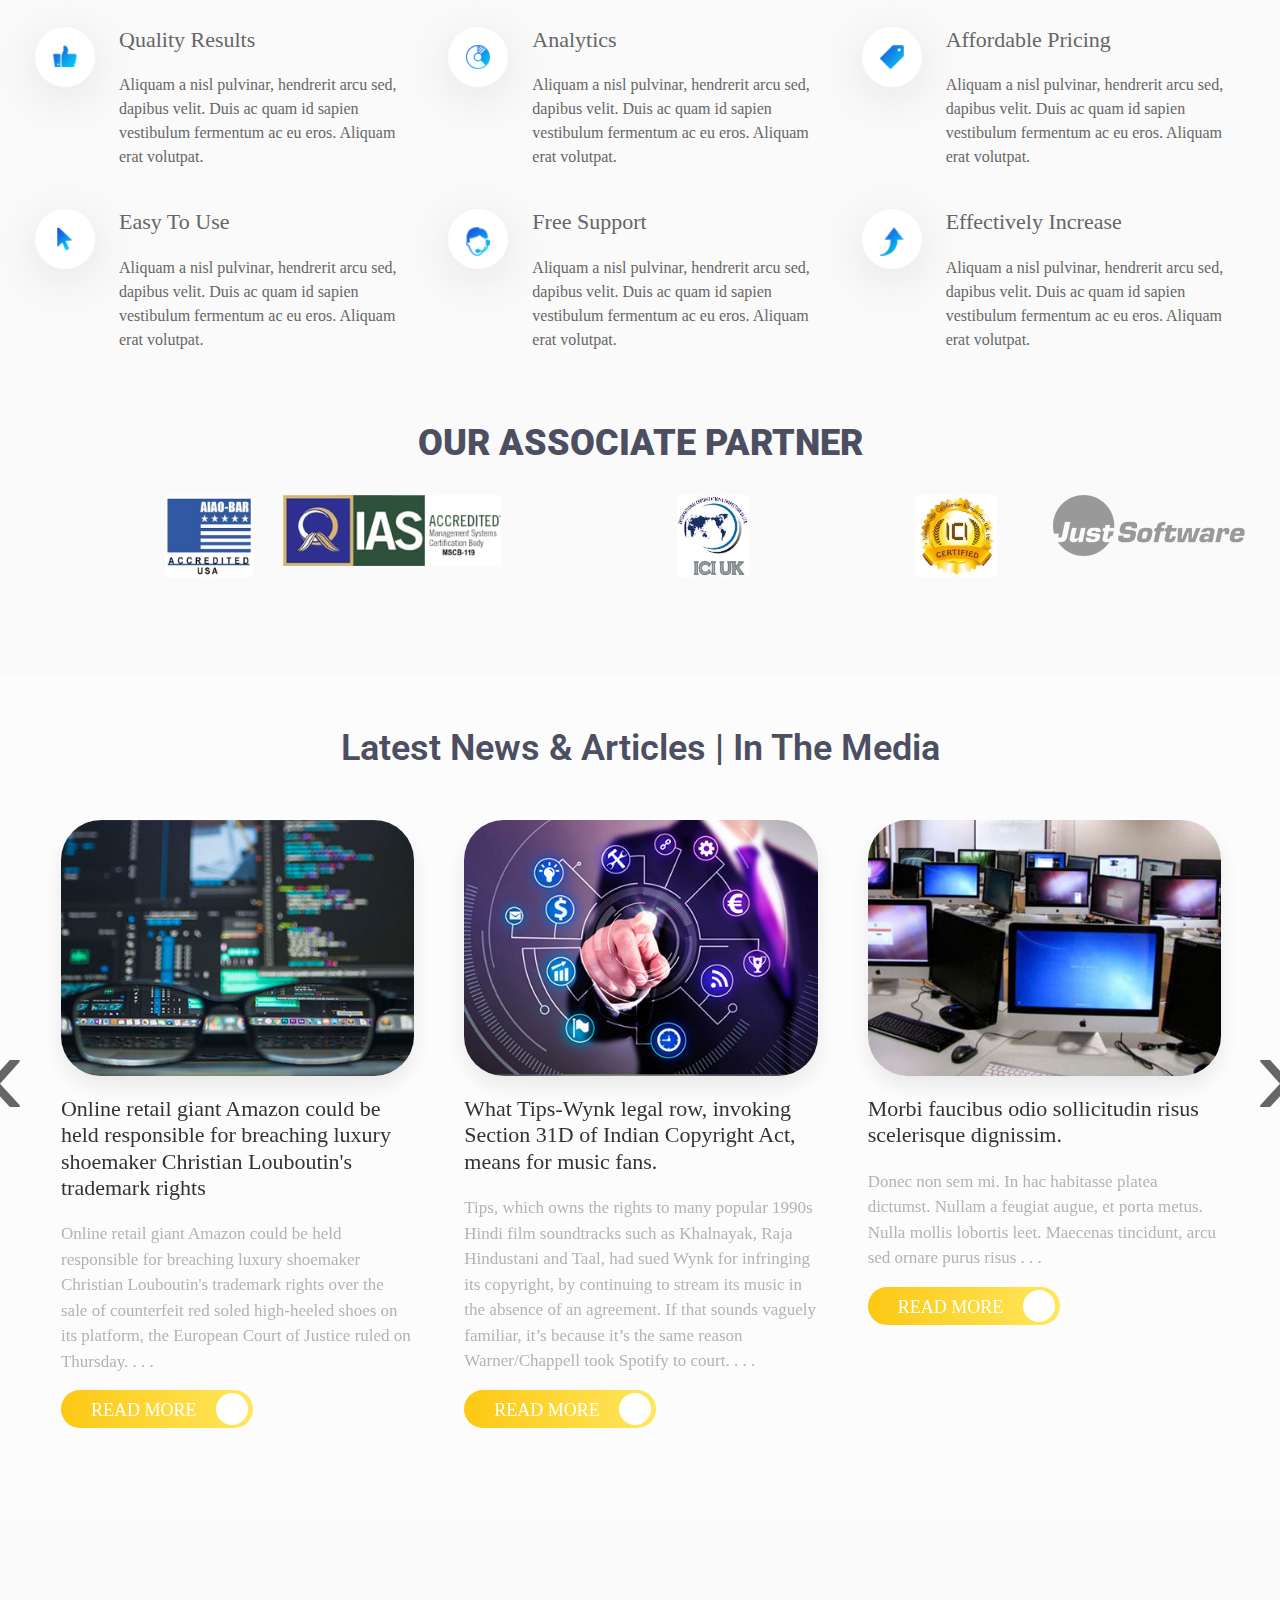
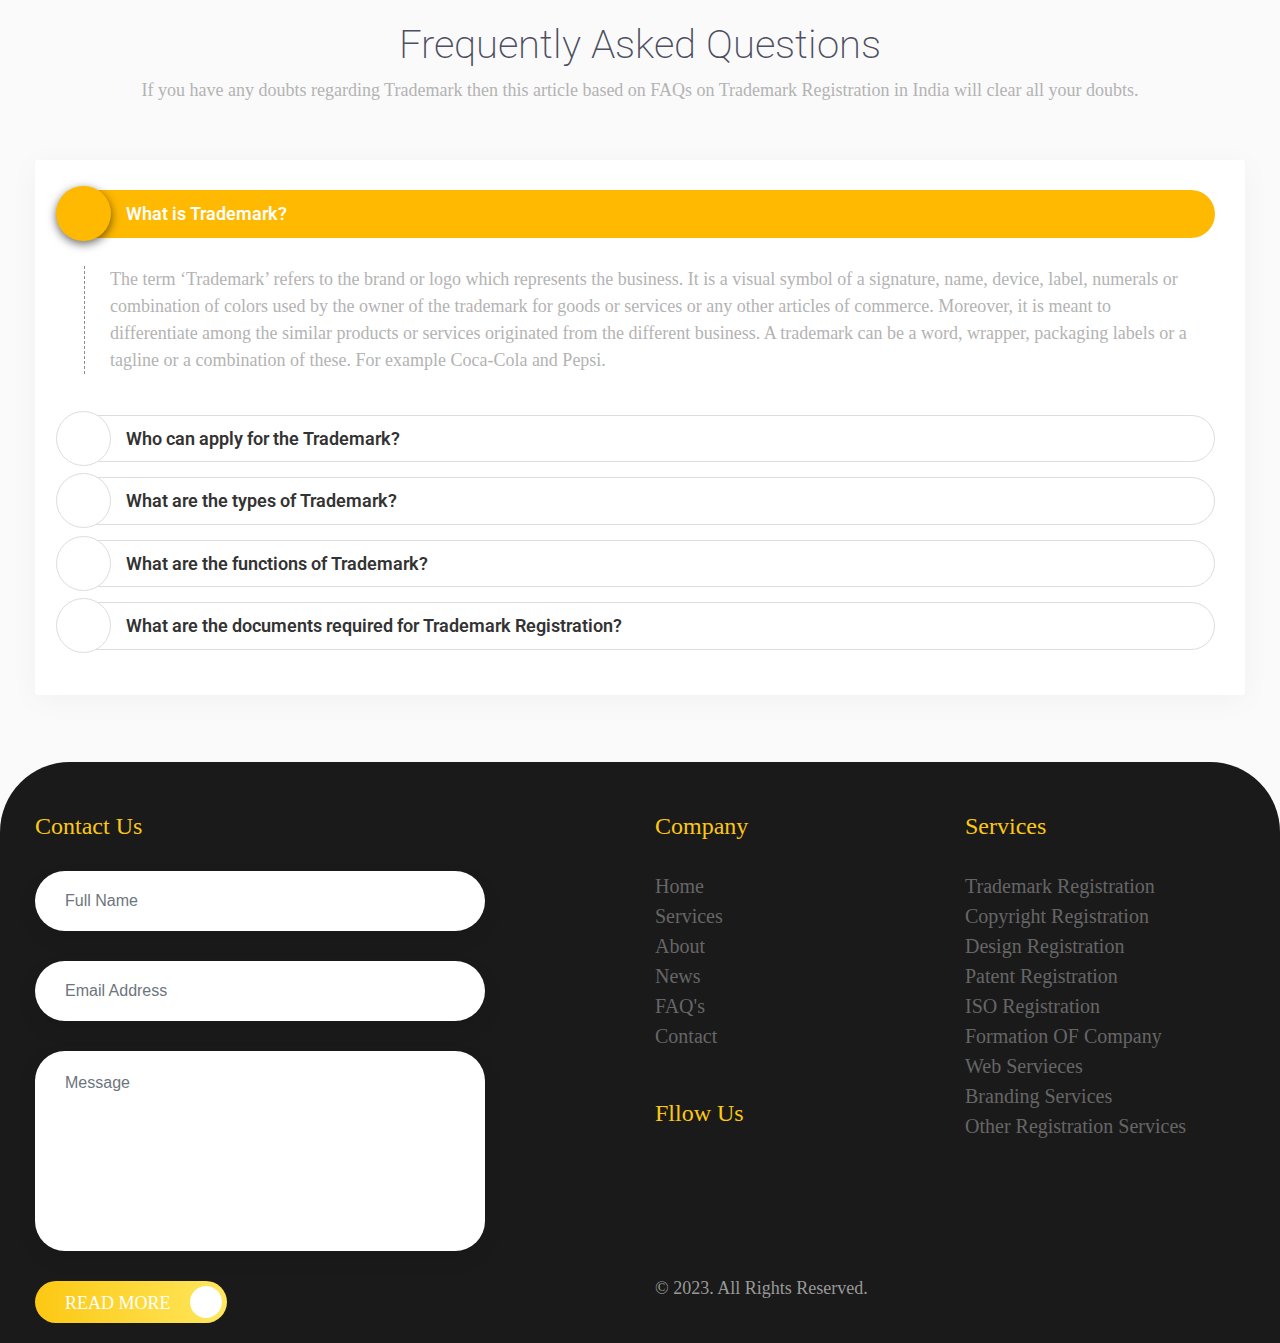
==== commit 5cb75b94: "@office 09-01-2023" ====
--- a/index.html
+++ b/index.html
@@ -1529,7 +1529,7 @@
 
 
 
-    <div class="container-fluid gtco-testimonials">
+    <div class="container-fluid gtco-testimonials"  id="parallex" style="background-image: url(images1/bk1.jpg);">
         <div class="container">
             <h2>WE ARE <br> ASSOCIATED WITH     </h2>
             <div class="owl-carousel owl-carousel3 owl-theme">
@@ -1582,11 +1582,11 @@
                                 </div>
 
     <br><br><br>
-    <div class="section primary-section" id="service">
+    <div class="section primary-section"  id="parallex2" style="background-image: url(images1/bk2.jpg);">
         <div class="container">
             <!-- Start title section -->
             <div class="title">
-                <h1 style="text-align:center;">What We Do?</h1>
+                <h1 style="text-align:center; color: #ffb900;">What We Do ?</h1>
                 <!-- Section's title goes here -->
                 <p  style="text-align:center;"> Setup & Delivered 2,00,000 + New Companies and Business Licenses for MSMEs in India and continuing…</p>
                 <!--Simple description for section goes here. -->
--- a/css1/style.css
+++ b/css1/style.css
@@ -825,4 +825,37 @@
   padding: 20px 10px;
   border-radius: 20px;
   box-shadow: 0 15px 40px 0 rgba(0, 0, 0, 0.08);
-}+}
+
+
+
+
+#parallex{
+    height: 50vh;
+    /*background-color: red;*/
+   /*background-image:url(images/PST_Stories3_1500x1080.jpg);*/
+  background-attachment: fixed !important;
+  background-position: 70% 0;
+  background-repeat: no-repeat;
+  background-size: cover !important;
+}
+
+#parallex2{
+height: 85vh;
+/*opacity: .9;*/
+/*background-image: linear-gradient(rgba(12, 3, 51, 0.3),rgba(12, 3, 51, 0.3));*/
+    /*background-color: red;*/
+   /*background-image:url(images/PST_Stories3_1500x1080.jpg);*/
+  background-attachment: fixed !important;
+  background-position: 70% 0;
+  background-repeat: no-repeat;
+  background-size: cover !important;
+}
+
+@media(max-width: 420px)
+{
+    #parallex2{
+    height: 100vh;
+    }
+
+}
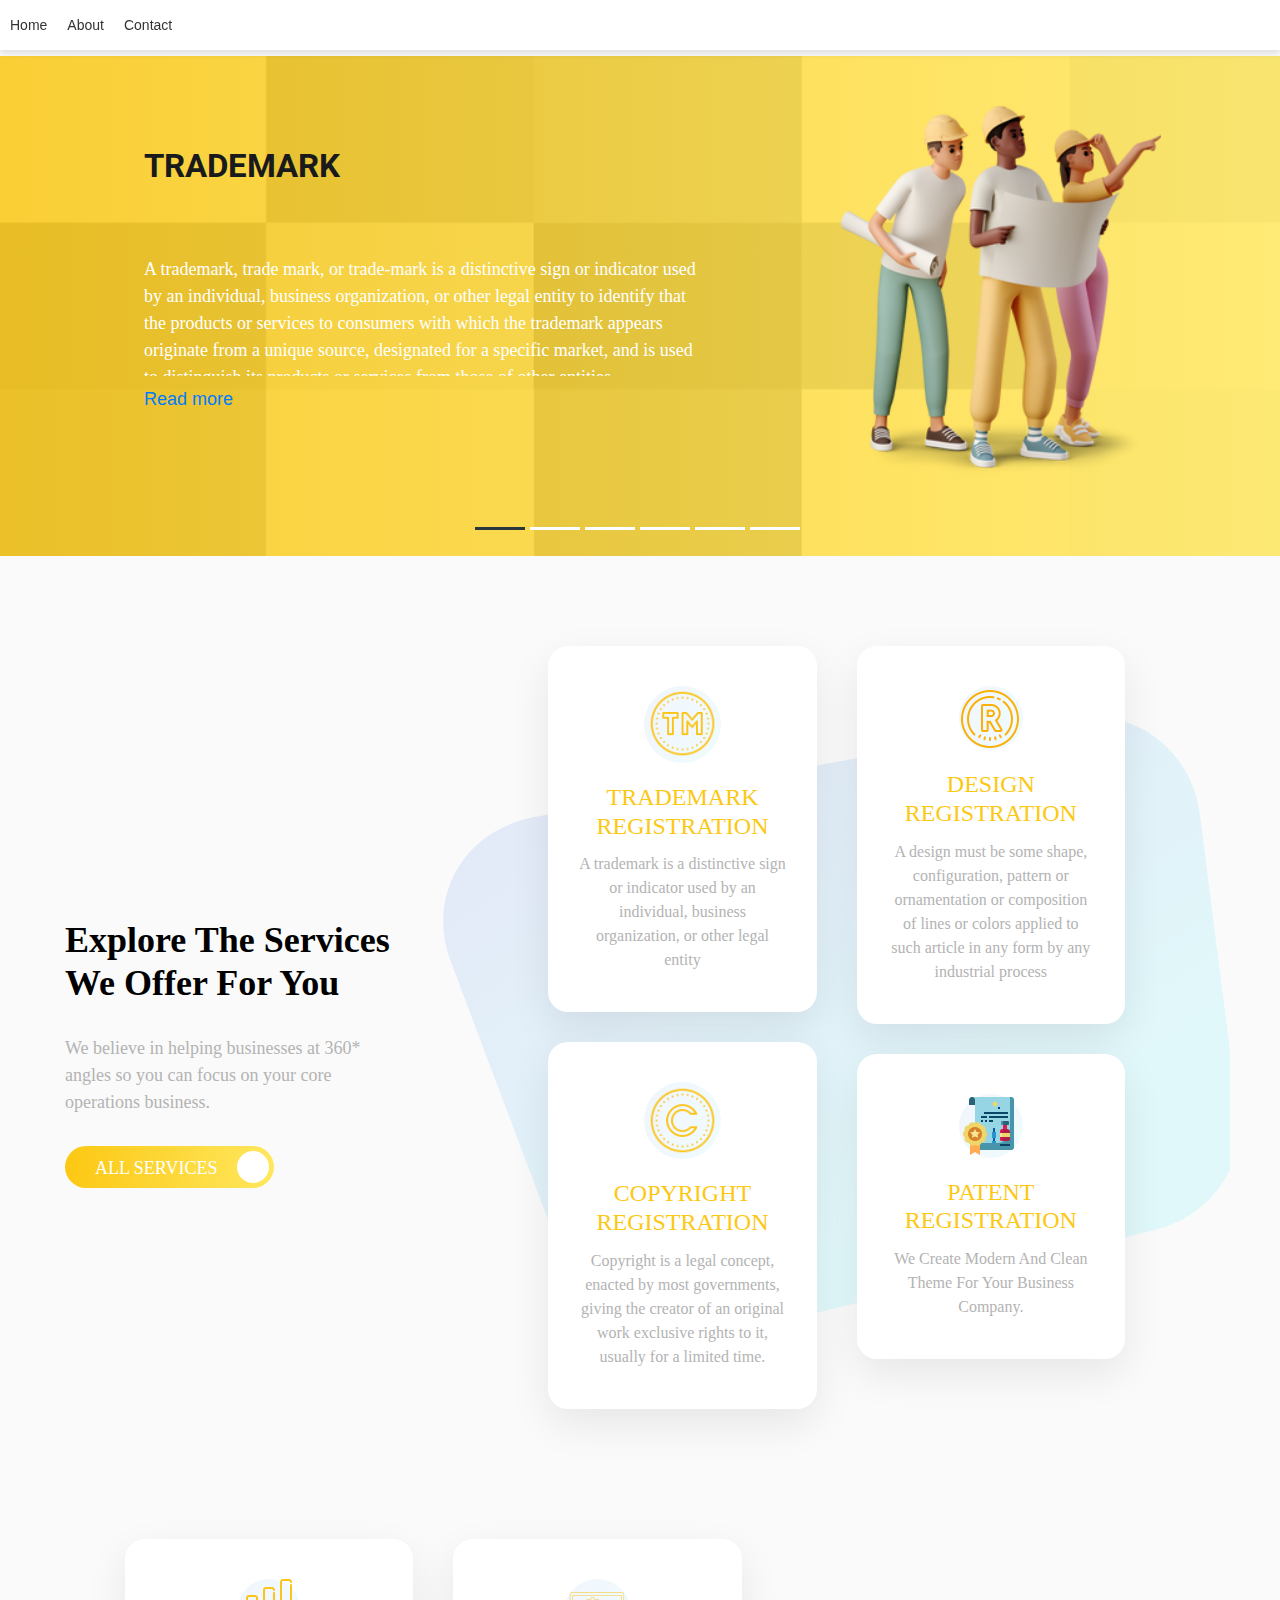
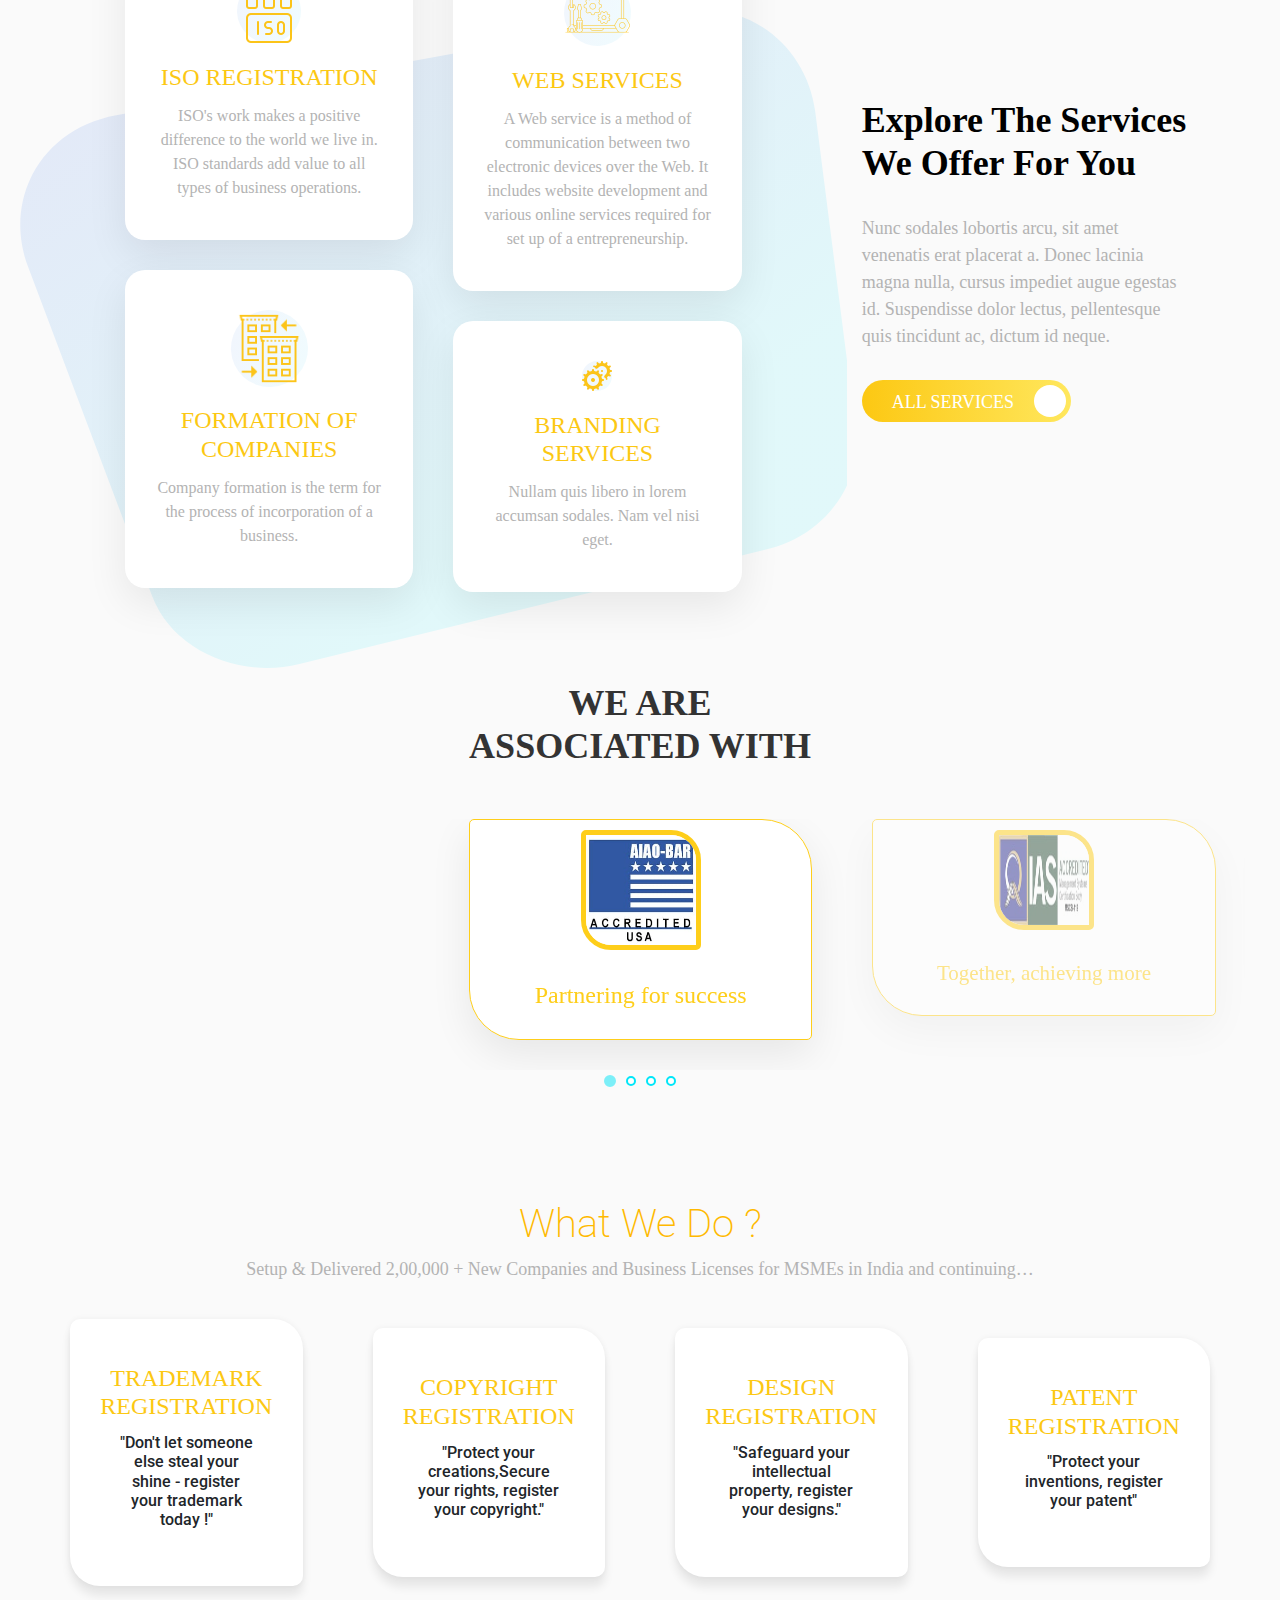
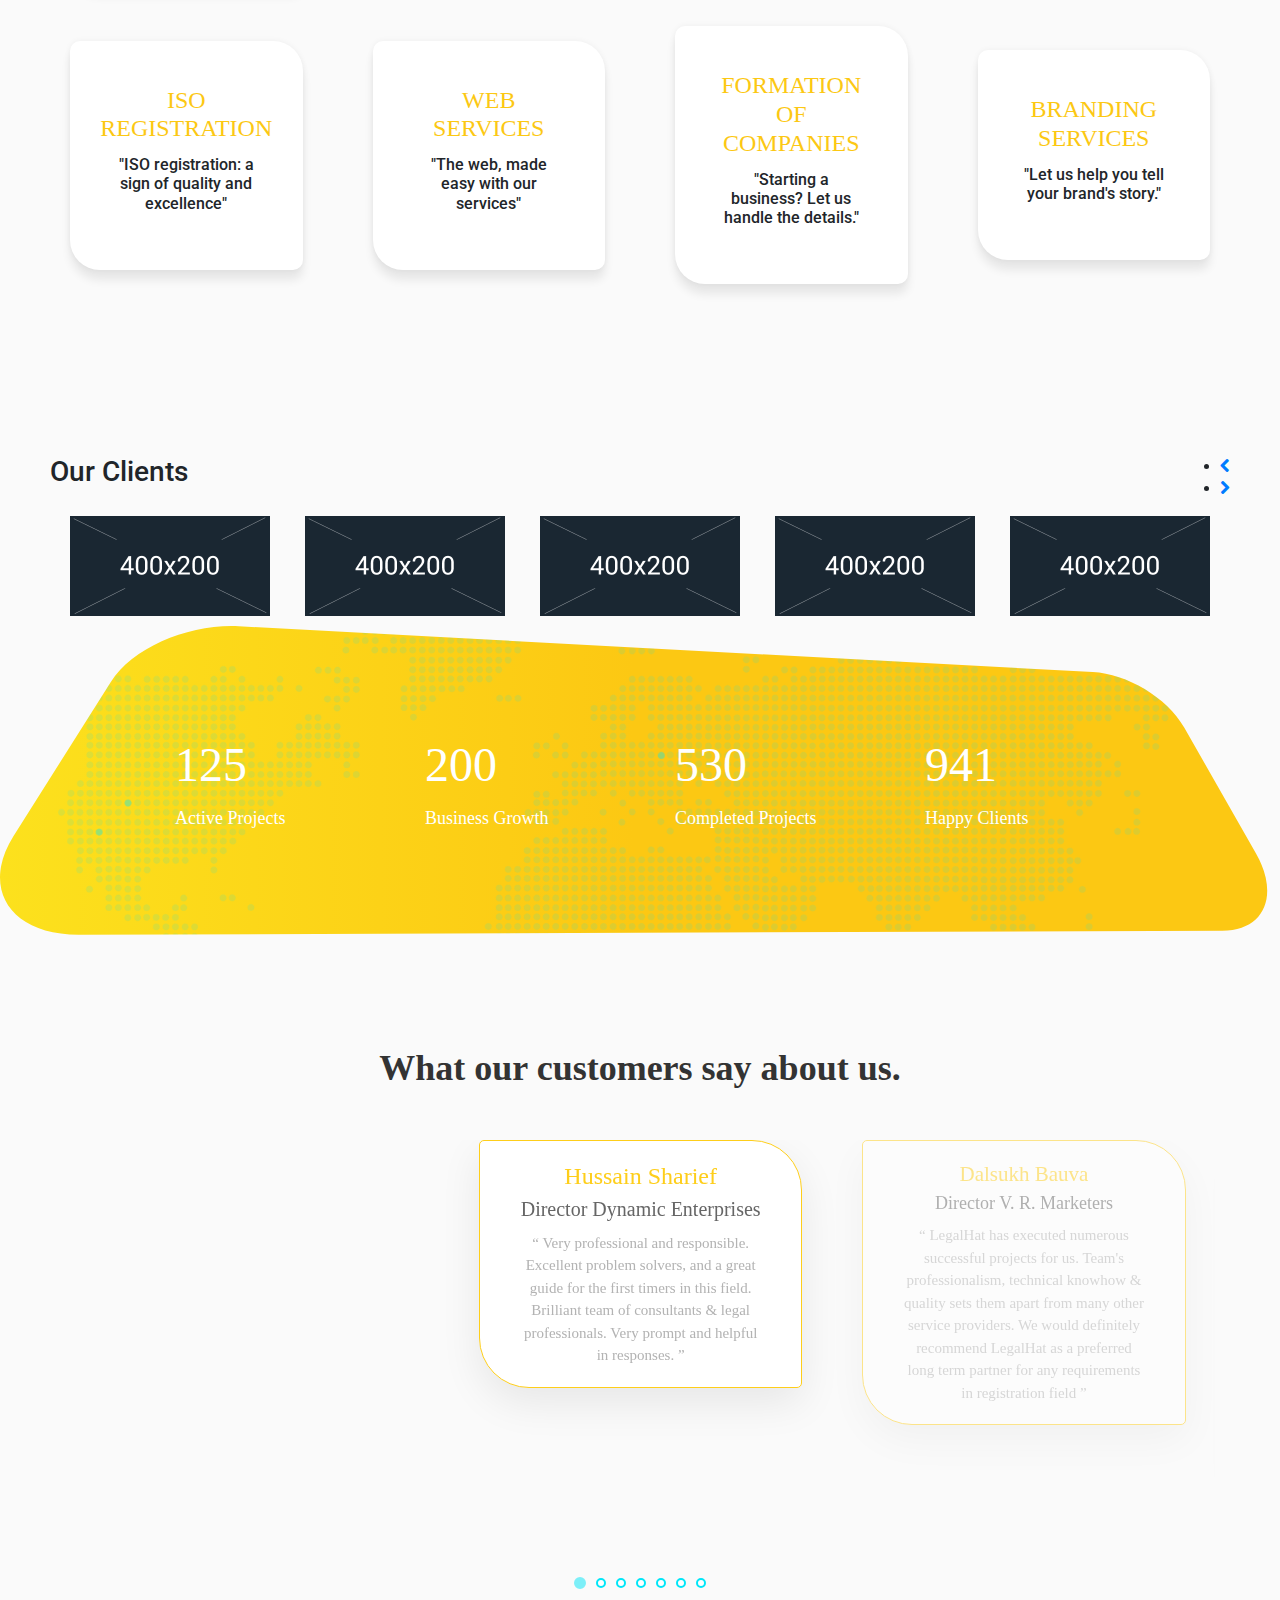
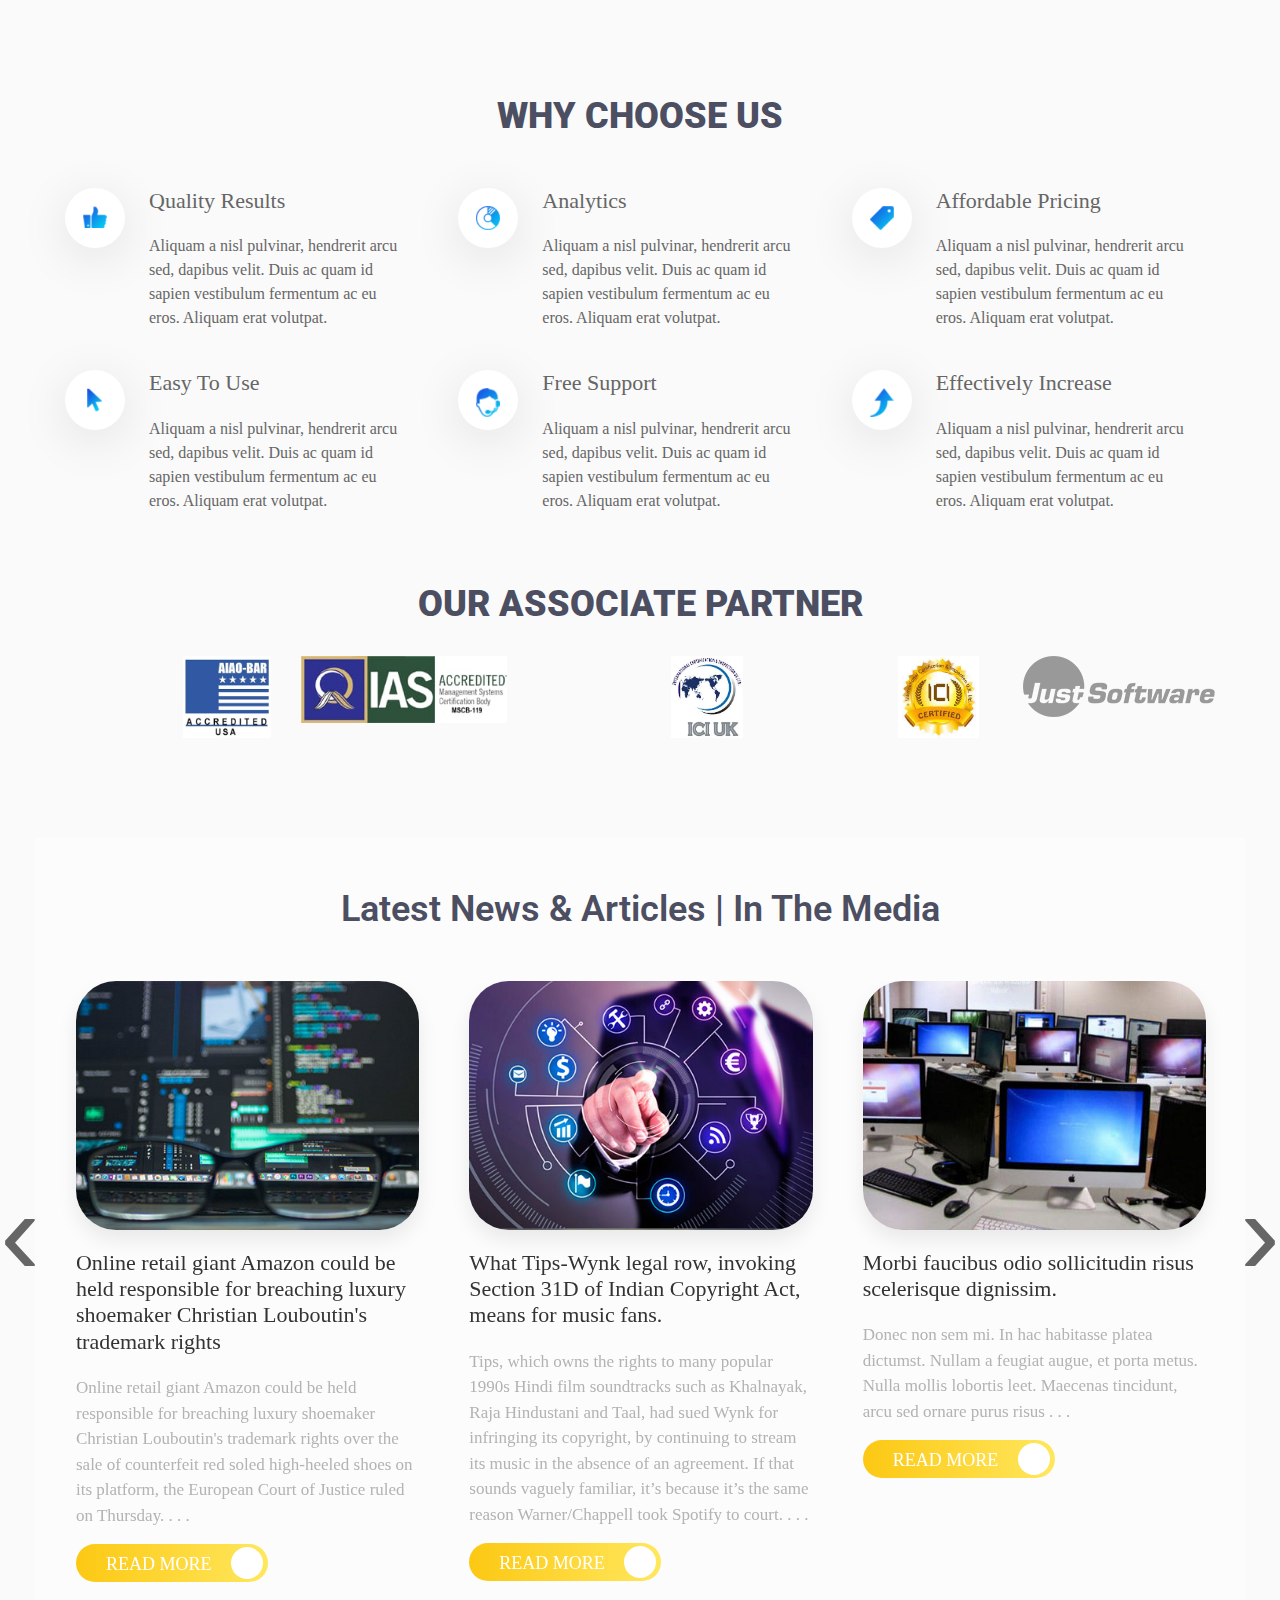
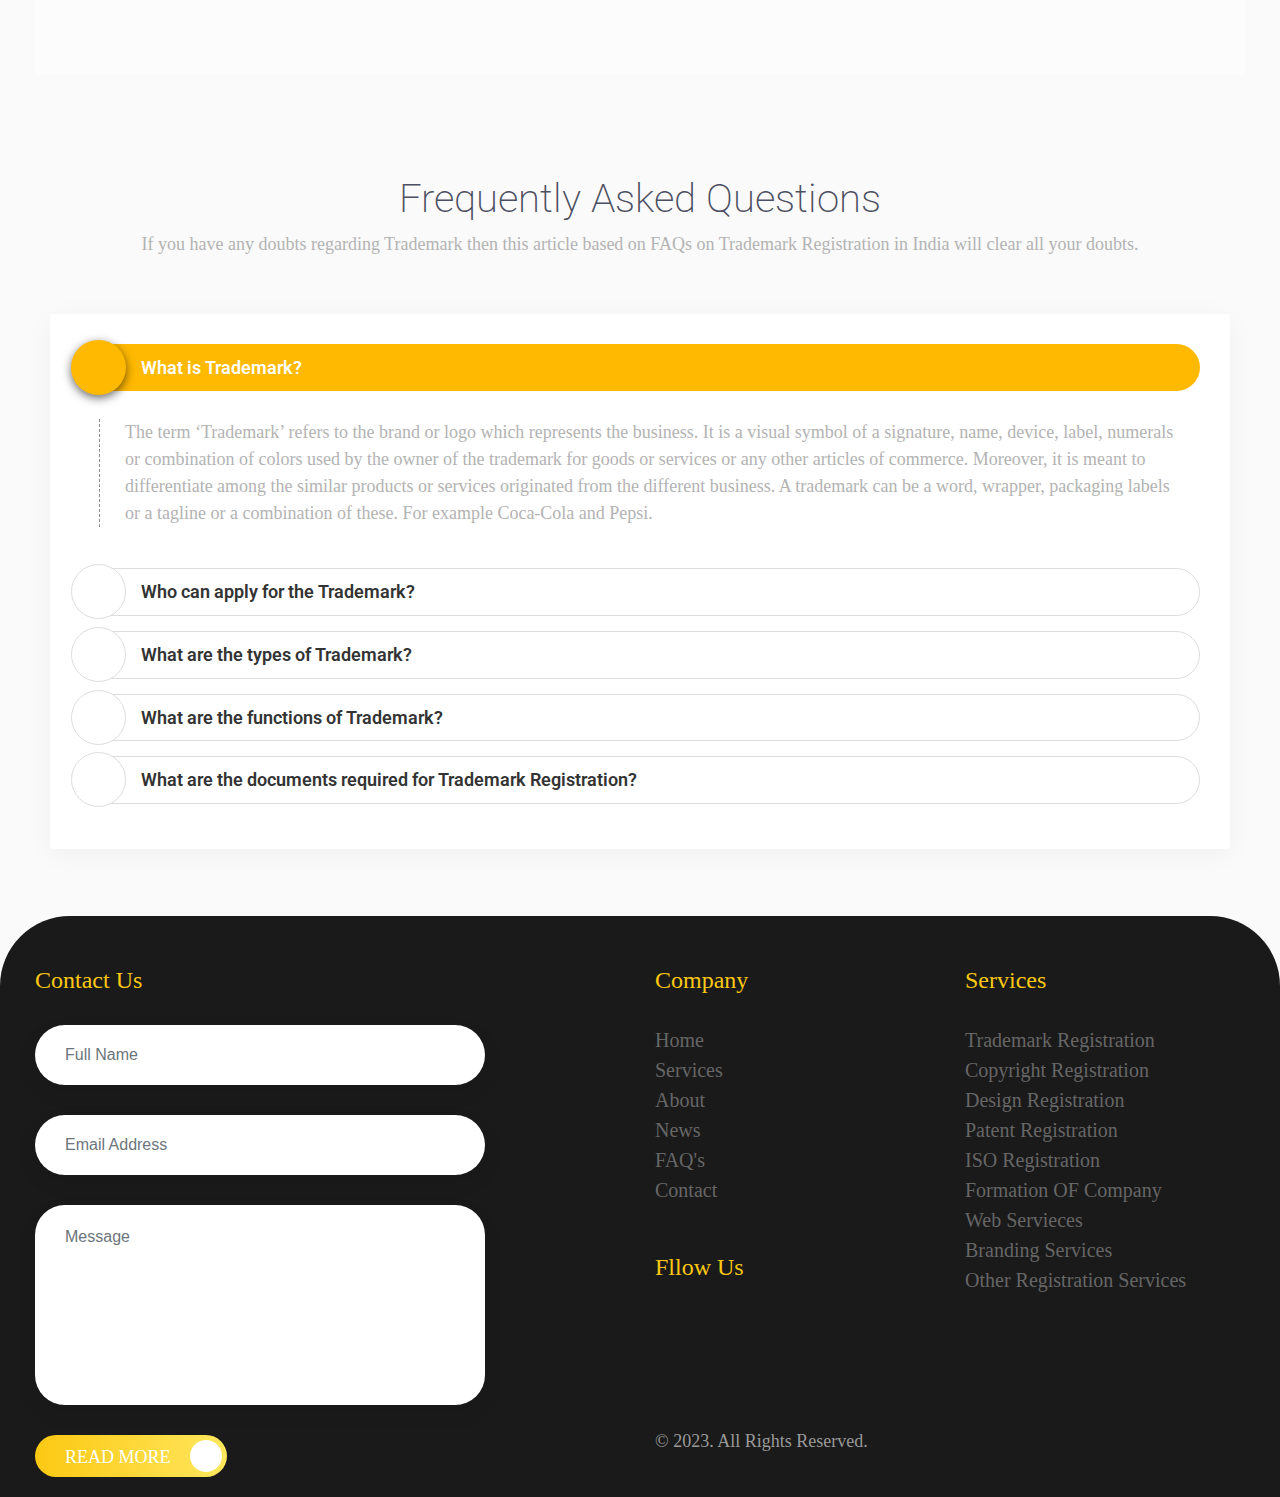
==== commit 0a1a6640: "home on 09-01-2023" ====
--- a/index.html
+++ b/index.html
@@ -2466,8 +2466,8 @@
                         </div>
                     </div> -->
                     
-                </div>
-                        <!-- <div class="section third-section">
+                <!-- </div> -->
+                         <div class="section third-section">
                             <div class="container centered">
                                 <div class="sub-section">
                                     <div class="title clearfix">
@@ -2518,7 +2518,7 @@
                                     </ul>
                                 </div>
                             </div>
-                        </div> -->
+                        </div>
                         <!-- Price section start -->
                         <!-- <div id="price" class="section secondary-section">
                             <div class="container">
